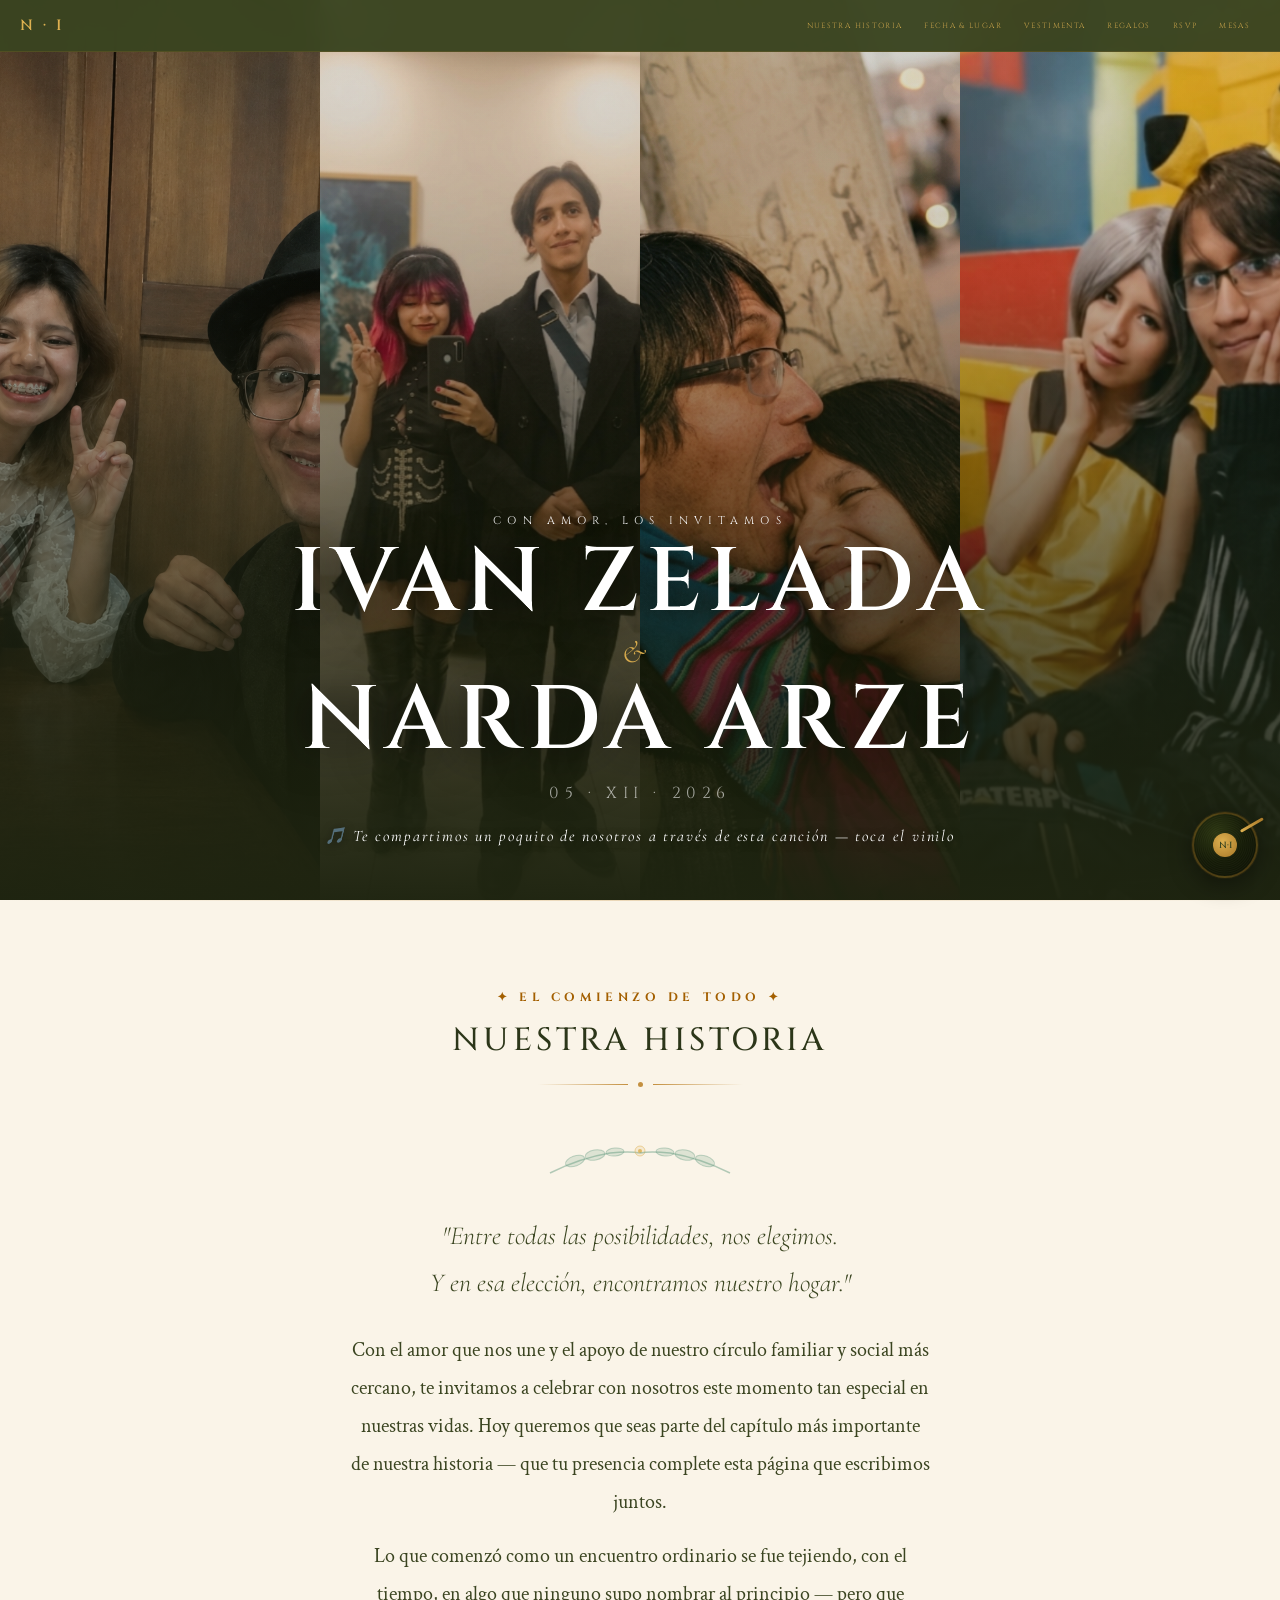
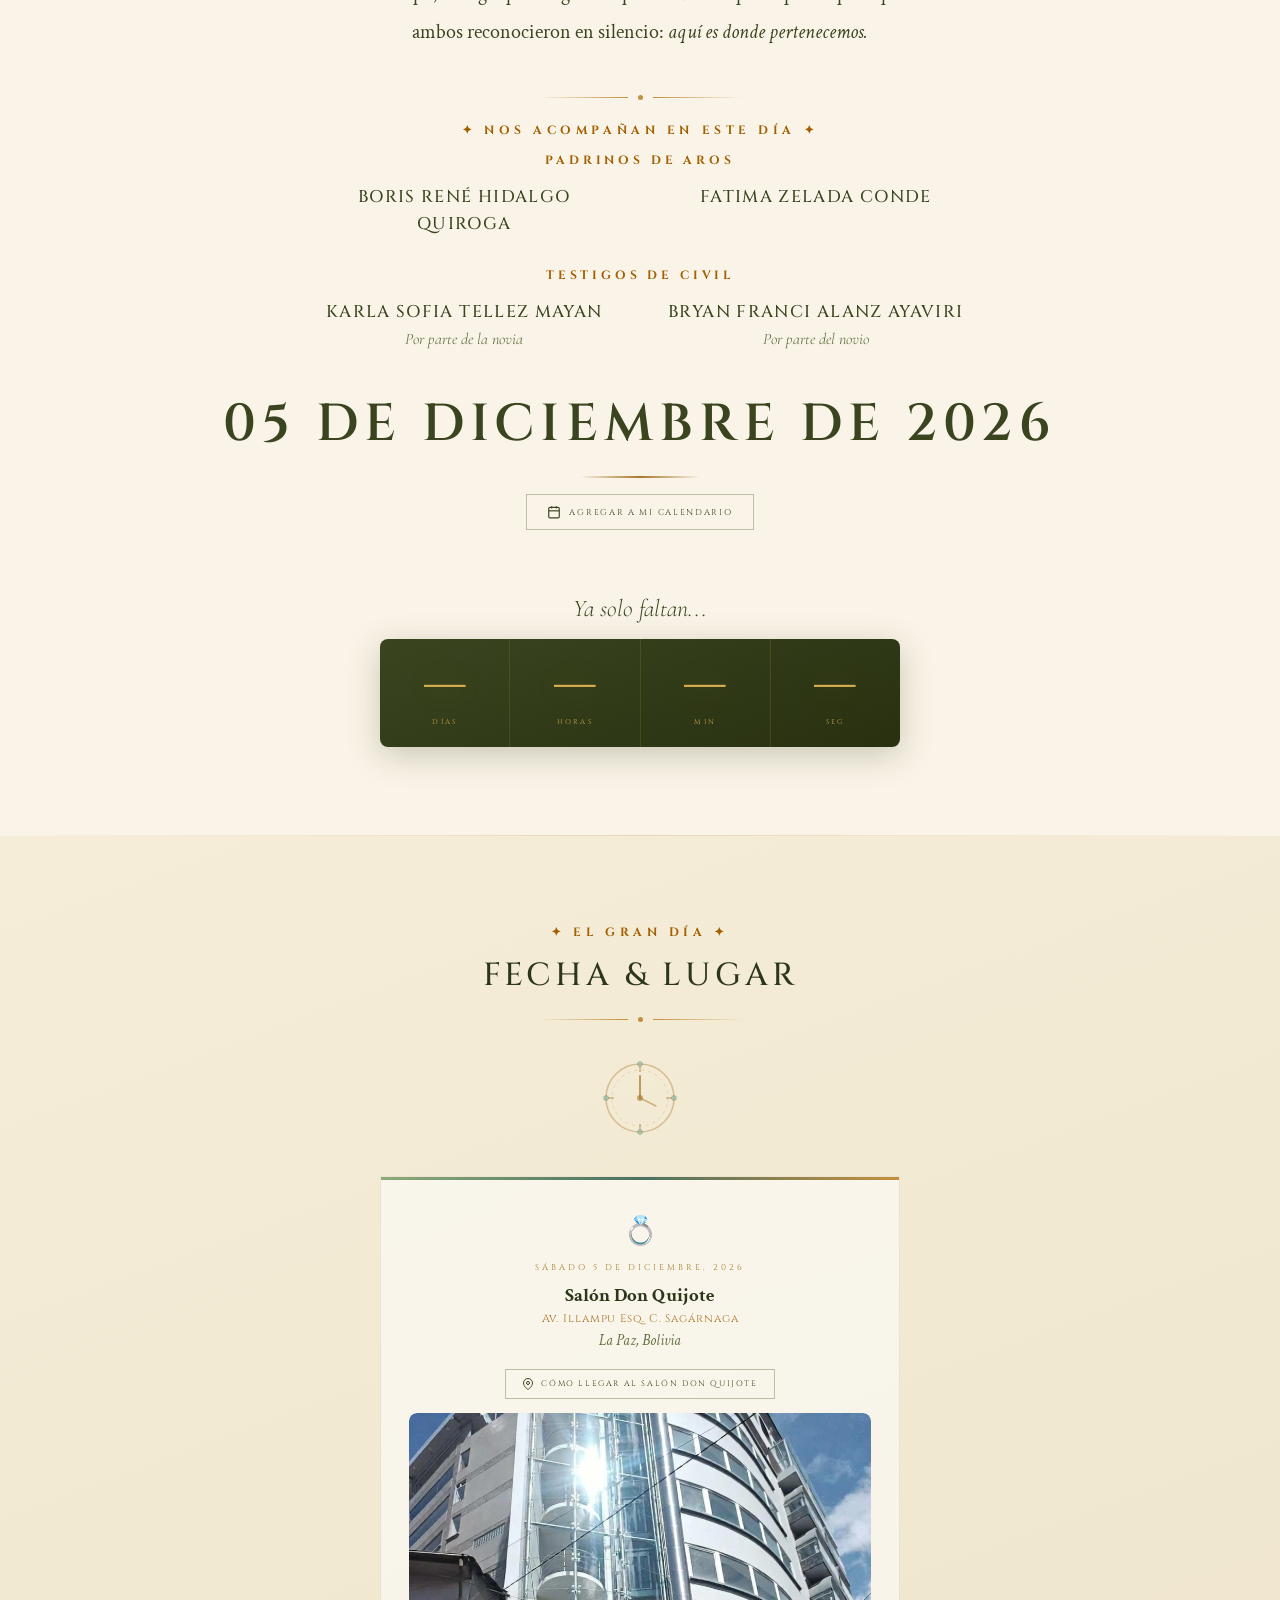
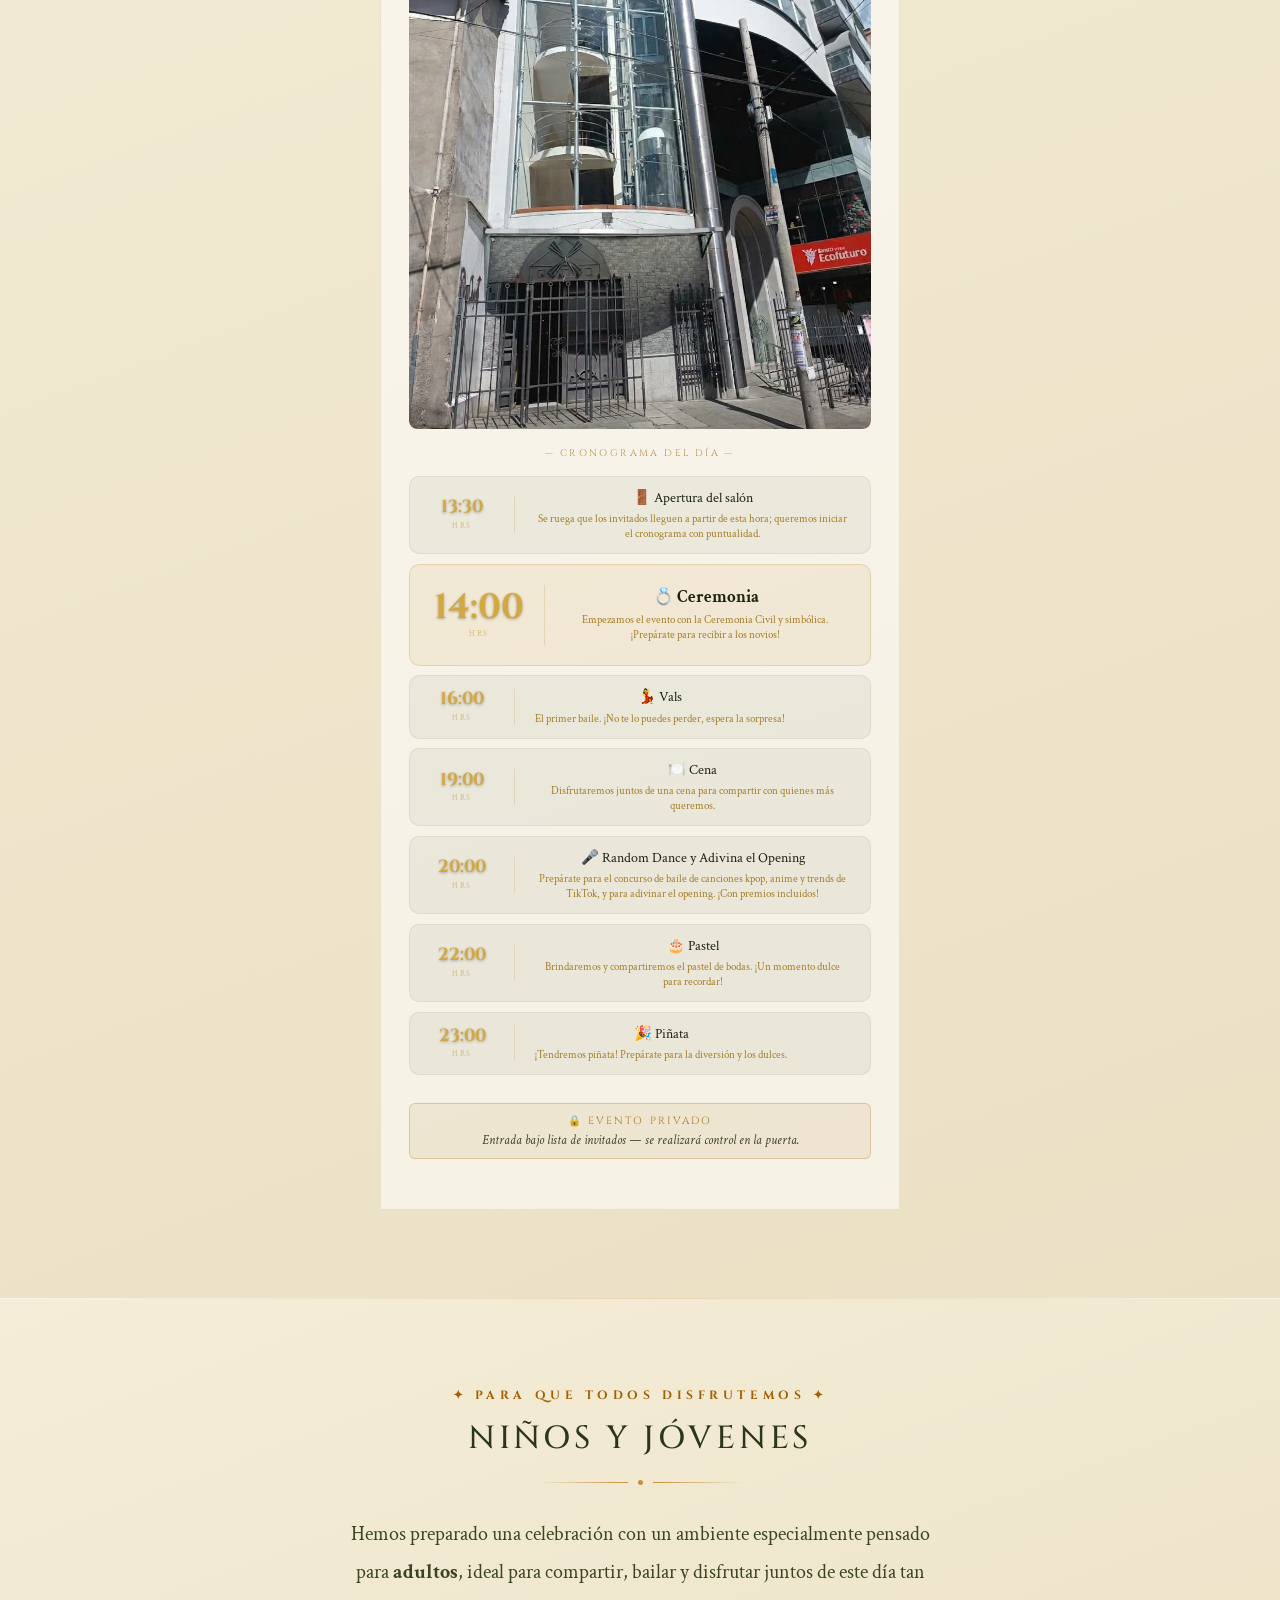
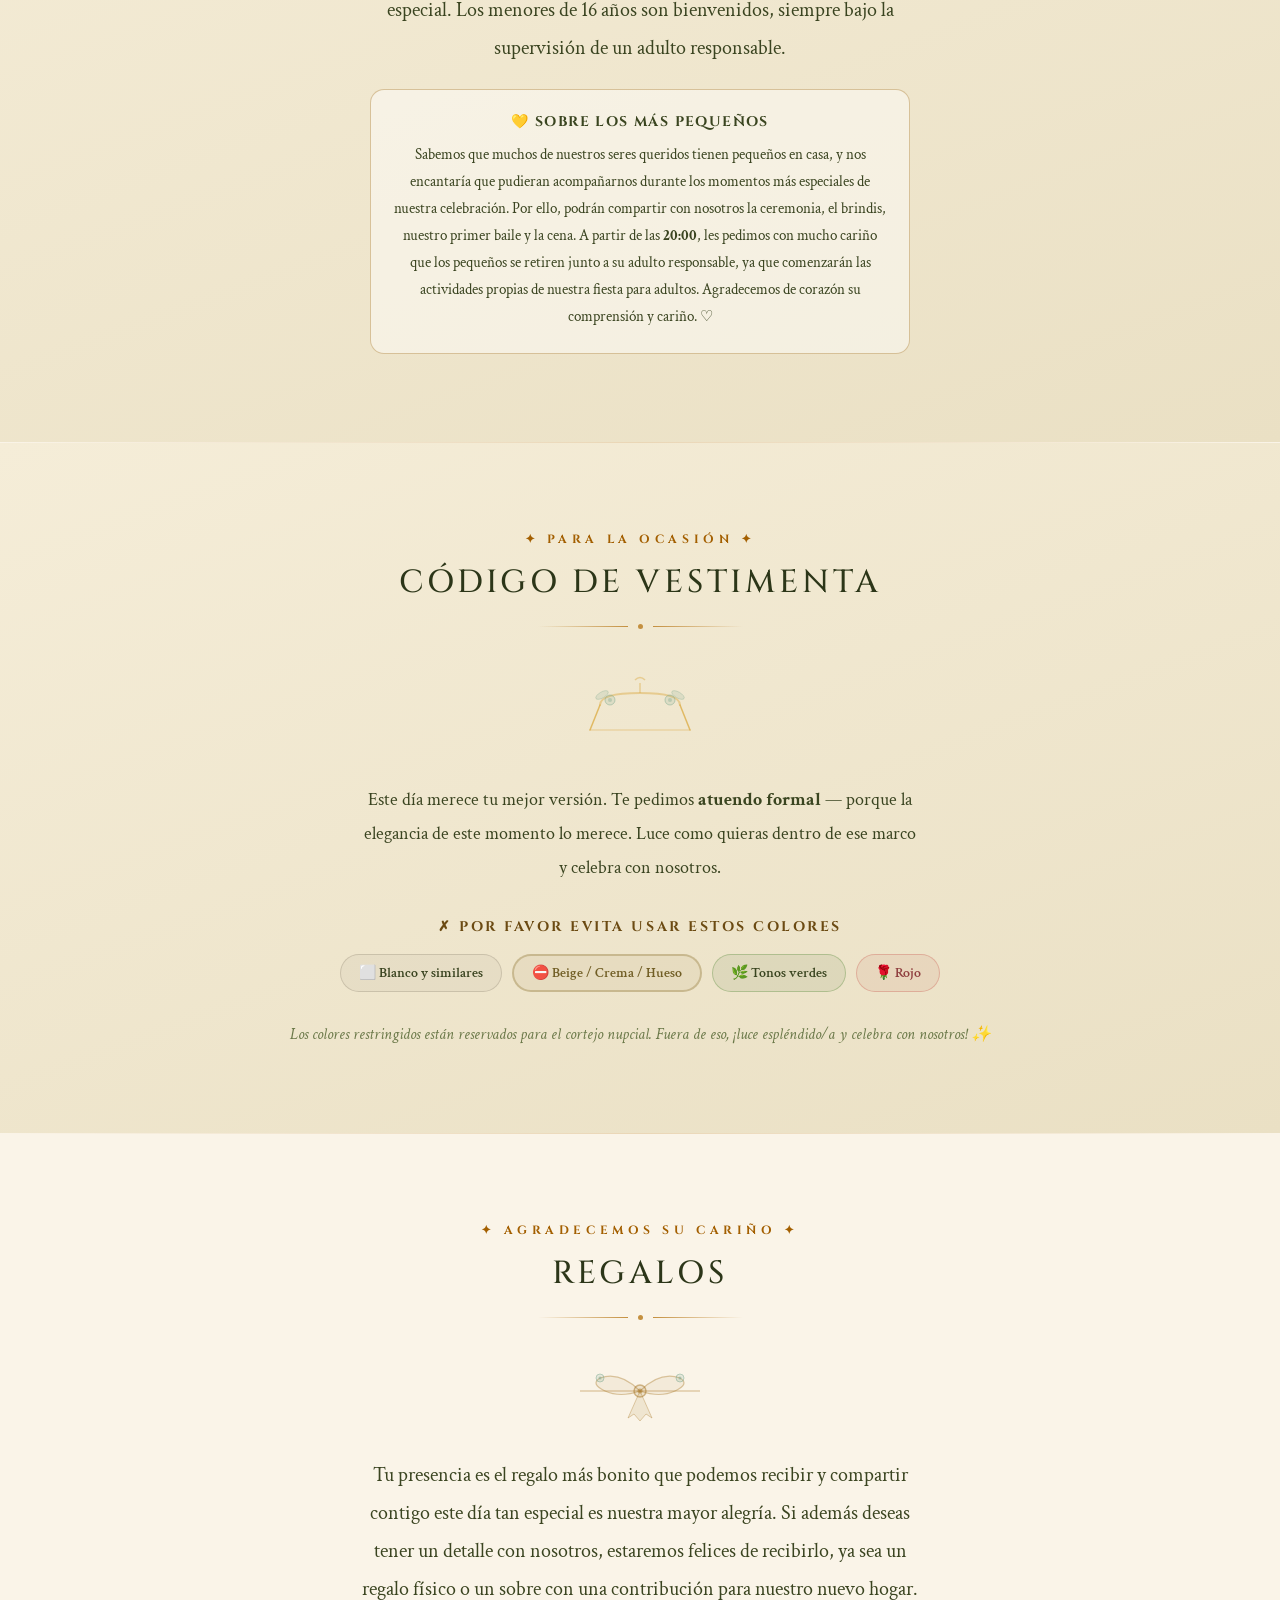
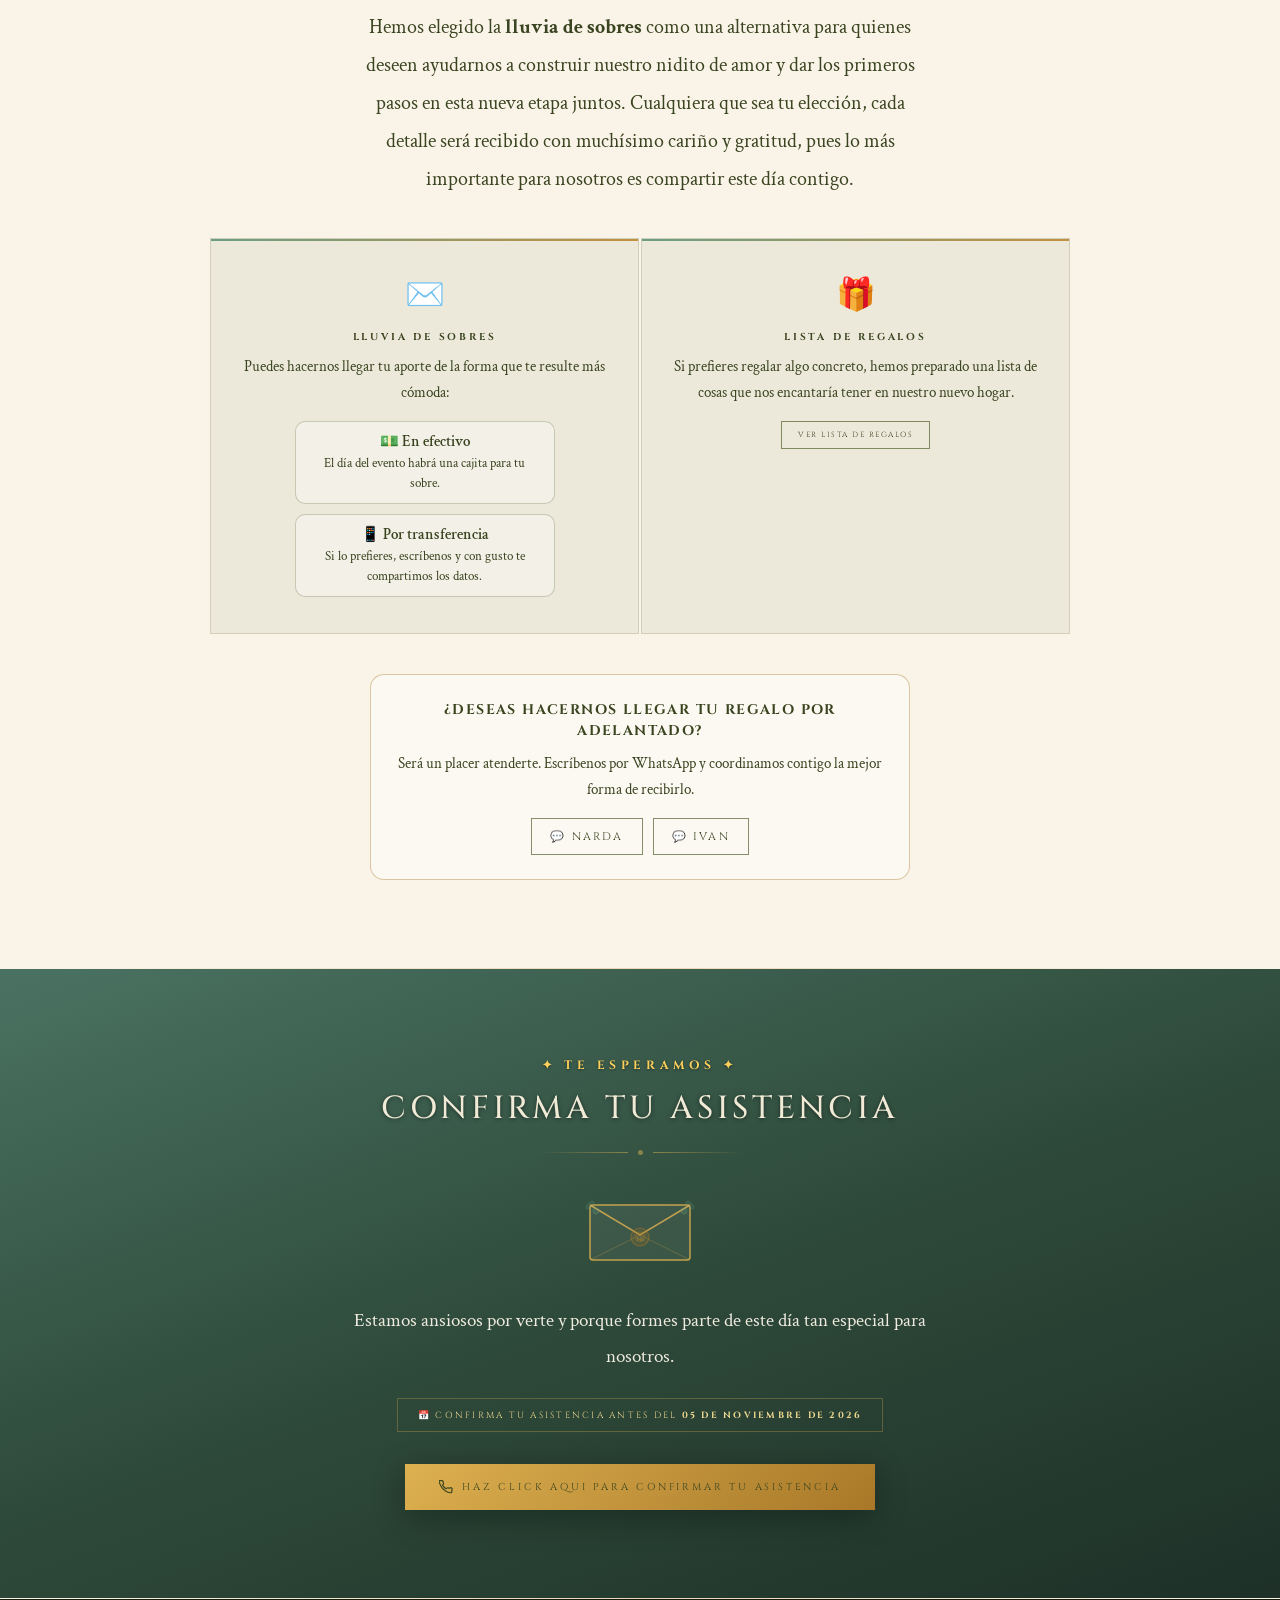
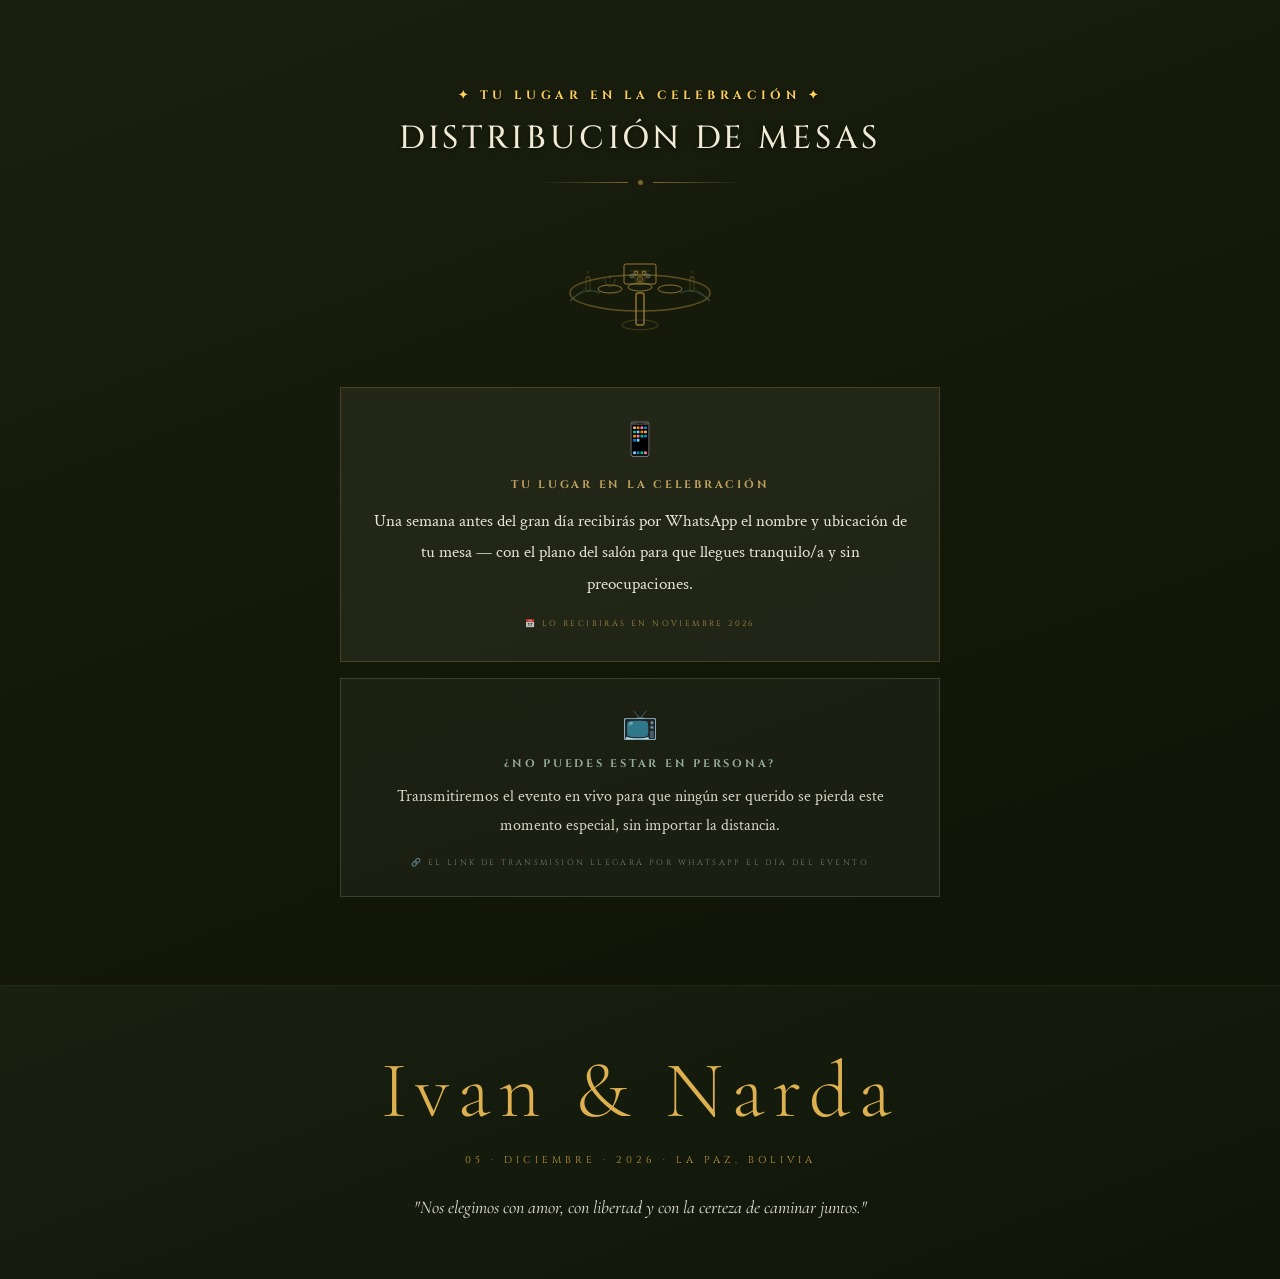
==== index.html @ 320740a6 "Update index.html" ====
<!DOCTYPE html>
<html lang="es">
<head>
<meta charset="UTF-8">
<meta name="robots" content="noindex, nofollow">
<meta name="description" content="Nos casamos · Ivan Zelada y Narda Arze · 05.12.2026. Haz clic para abrir tu invitación.">
<meta property="og:type" content="website">
<meta property="og:locale" content="es_ES">
<meta property="og:title" content="Nos casamos · Ivan & Narda · 05.12.2026">
<meta property="og:description" content="Haz clic para abrir tu invitación.">
<meta property="og:url" content="https://namynnel.github.io/boda-ivan-narda/">
<meta property="og:image" content="https://namynnel.github.io/boda-ivan-narda/portada-invitacion.jpg">
<meta property="og:image:type" content="image/jpeg">
<meta property="og:image:width" content="1200">
<meta property="og:image:height" content="630">
<meta property="og:image:alt" content="Invitación de boda de Ivan Zelada y Narda Arze, 05.12.2026">
<meta name="twitter:card" content="summary_large_image">
<meta name="twitter:image" content="https://namynnel.github.io/boda-ivan-narda/portada-invitacion.jpg">
<meta name="viewport" content="width=device-width, initial-scale=1.0">
<title>Ivan & Narda — 05 · XII · 2026</title>
<link rel="preconnect" href="https://fonts.googleapis.com">
<link href="https://fonts.googleapis.com/css2?family=Cinzel:wght@400;500;600&family=Cormorant+Garamond:ital,wght@0,300;0,400;0,600;1,300;1,400&family=Crimson+Text:ital,wght@0,400;0,600;1,400&family=Great+Vibes&family=Pinyon+Script&display=swap" rel="stylesheet">
<style>
/* ═══════════════════════════════════════
   PALETA: Beige · Oliva · Eucalipto · Dorado
═══════════════════════════════════════ */
:root {
  --cream:      #FAF4E8;
  --cream-mid:  #F0E6CE;
  --cream-deep: #E0D0B0;
  --linen:      #F5EDD8;
  --olive:      #5C6B3A;
  --olive-dk:   #3A4520;
  --olive-lt:   #7A8C50;
  --euca:       #4A7262;
  --euca-lt:    #6A9E84;
  --euca-pale:  #B8D4C4;
  --gold:       #A87828;
  --gold-mid:   #C49040;
  --gold-lt:    #DDB050;
  --gold-pale:  #EED890;
  --ink:        #1E2410;
  --ink-mid:    #3A4420;
  --ink-lt:     #6A7848;
  --sage:       #8AAA78;
}

*,*::before,*::after{margin:0;padding:0;box-sizing:border-box;}
html{scroll-behavior:smooth;}
body{
  background:var(--cream);
  color:var(--ink);
  font-family:'Crimson Text',serif;
  overflow-x:hidden;
}

/* ═══════════════════════════════════════
   NAV
═══════════════════════════════════════ */
#nav{
  position:fixed;top:0;left:0;right:0;z-index:900;
  background:rgba(58,69,32,.97);backdrop-filter:blur(14px);
  border-bottom:1px solid rgba(168,120,40,.2);
  height:52px;display:flex;align-items:center;
  justify-content:space-between;padding:0 20px;
  transform:translateY(-100%);
  transition:transform .5s cubic-bezier(.4,0,.2,1);
}
#nav.show{transform:translateY(0);}
.nav-logo{
  font-family:'Cinzel',serif;font-size:15px;
  color:var(--gold-lt);text-decoration:none;
  letter-spacing:.2em;font-weight:600;
}
.nav-links{display:flex;gap:2px;}
.nav-links a{
  font-family:'Cinzel',serif;font-size:7.5px;
  letter-spacing:.18em;text-transform:uppercase;
  color:rgba(221,176,80,.85);text-decoration:none;
  padding:6px 10px;white-space:nowrap;transition:color .2s;
}
.nav-links a:hover,.nav-links a.on{color:var(--gold-lt);}
.burger{display:none;flex-direction:column;gap:5px;cursor:pointer;}
.burger span{width:20px;height:1.5px;background:rgba(221,176,80,.6);display:block;}
@media(max-width:640px){
  .nav-links{display:none;position:absolute;top:52px;left:0;right:0;
    flex-direction:column;background:rgba(30,36,16,.99);
    border-bottom:1px solid rgba(168,120,40,.12);padding:6px 0;}
  .nav-links.open{display:flex;}
  .nav-links a{padding:11px 20px;font-size:9px;}
  .burger{display:flex;}
}

/* ═══════════════════════════════════════
   VINILO
═══════════════════════════════════════ */
#vinyl{
  position:fixed;bottom:22px;right:22px;z-index:9999;
  cursor:pointer;transition:transform .3s;
}
#vinyl:hover{transform:scale(1.08);}
.v-disc{
  width:66px;height:66px;
  background:radial-gradient(circle at 36% 30%,#2A3410,#141A06,#0C1004);
  border-radius:50%;position:relative;overflow:hidden;
  display:flex;align-items:center;justify-content:center;
  border:2px solid rgba(168,120,40,.4);
  box-shadow:0 6px 24px rgba(0,0,0,.45),0 0 0 1px rgba(168,120,40,.12);
}
.v-grooves{
  position:absolute;inset:0;border-radius:50%;
  background:repeating-radial-gradient(circle,transparent 6px,rgba(255,255,255,.03) 7px,transparent 8px);
}
.v-label{
  width:24px;height:24px;
  background:radial-gradient(circle at 40% 35%,var(--gold-lt),var(--gold));
  border-radius:50%;z-index:2;
  display:flex;align-items:center;justify-content:center;
  font-family:'Cinzel',serif;font-size:9px;color:var(--olive-dk);
  font-weight:600;
}
.v-needle{
  position:absolute;right:-5px;top:5px;
  width:26px;height:2.5px;
  background:linear-gradient(to right,var(--gold-lt),var(--gold));
  transform-origin:right center;transform:rotate(-30deg);
  border-radius:2px;transition:transform .7s ease;
}
.v-needle.on{transform:rotate(-10deg);}
.v-disc.spin{animation:vspin 2.4s linear infinite;}
@keyframes vspin{to{transform:rotate(360deg)}}
.v-tip{
  position:absolute;bottom:calc(100% + 7px);right:0;
  background:rgba(30,36,16,.95);border:1px solid rgba(168,120,40,.3);
  color:var(--gold-pale);font-family:'Cinzel',serif;
  font-size:8px;letter-spacing:.1em;padding:5px 10px;
  white-space:nowrap;opacity:0;transition:opacity .3s;pointer-events:none;
}
#vinyl:hover .v-tip{opacity:1;}

/* ═══════════════════════════════════════
   HERO
═══════════════════════════════════════ */
/* ── HERO BASE ── */
#hero{
  height:100vh;min-height:500px;
  position:relative;overflow:hidden;
  background:var(--olive-dk);
}

/* ── CARRUSEL (móvil — sin cambios) ── */
#hero-carousel-wrap{height:100%;display:flex;flex-direction:column;}
.car-track{display:flex;flex:1;height:100%;transition:transform .95s cubic-bezier(.4,0,.2,1);}
.car-slide{min-width:100%;height:100%;position:relative;flex-shrink:0;overflow:hidden;}
.slide-ph{
  position:absolute;inset:0;
  display:flex;flex-direction:column;
  align-items:center;justify-content:center;gap:14px;
  font-family:'Cinzel',serif;font-size:9px;
  letter-spacing:.3em;text-transform:uppercase;
}
.slide-ph.s1{background:linear-gradient(135deg,#4A5828,#2E3818,#1E2810);}
.slide-ph.s2{background:linear-gradient(135deg,#3A5040,#243428,#182418);}
.slide-ph.s3{background:linear-gradient(135deg,#504A28,#343018,#241E10);}
.slide-ph.s4{background:linear-gradient(135deg,#283A40,#182428,#101818);}
.slide-ph svg{opacity:.15;position:relative;z-index:1;}
.slide-ph p{color:rgba(168,120,40,.4);position:relative;z-index:1;}
.slide-img{position:absolute;inset:0;width:100%;height:100%;object-fit:cover;object-position:center top;z-index:2;}

/* ── GALERÍA 4 COLUMNAS (solo desktop ≥900px) ── */
#hero-gallery{display:none;}
@media(min-width:900px){
  #hero{height:100vh;}
  .hero-names{font-size:clamp(28px,5vw,60px);}
  #hero-carousel-wrap{display:none !important;}
  #hero-gallery{
    display:flex;
    flex-direction:row;
    width:100%;
    height:100%;
    gap:0;
  }
  .hg-item{
    flex:1;
    position:relative;
    overflow:hidden;
    background:var(--olive-dk);
  }
  .hg-item img{
    position:absolute;
    inset:0;
    width:100%;
    height:100%;
    object-fit:cover;
    object-position:center top;
    transition:transform .6s ease;
    display:block;
  }
  .hg-item:hover img{transform:scale(1.04);}
  .hg-item::after{
    content:'';position:absolute;inset:0;pointer-events:none;
    background:linear-gradient(to bottom,rgba(30,36,16,.05),rgba(30,36,16,.45));
  }
  /* Placeholders por si la foto no carga */
  .hg-ph{
    position:absolute;inset:0;
    display:flex;flex-direction:column;
    align-items:center;justify-content:center;gap:8px;
    font-family:'Cinzel',serif;font-size:7px;
    letter-spacing:.2em;text-transform:uppercase;
  }
  .hg-ph.h1{background:linear-gradient(180deg,#4A5828,#2E3818);}
  .hg-ph.h2{background:linear-gradient(180deg,#3A5040,#243428);}
  .hg-ph.h3{background:linear-gradient(180deg,#504A28,#343018);}
  .hg-ph.h4{background:linear-gradient(180deg,#283A40,#182428);}
  .hg-ph p{color:rgba(168,120,40,.4);}
}

.hero-veil{
  position:absolute;inset:0;pointer-events:none;z-index:2;
  background:linear-gradient(to bottom,
    rgba(30,36,16,.3) 0%,rgba(30,36,16,.1) 20%,
    rgba(30,36,16,.1) 40%,rgba(30,36,16,.7) 72%,rgba(30,36,16,.97) 100%);
}
@media(min-width:900px){
  .hero-veil{
    background:linear-gradient(to bottom,
      rgba(30,36,16,.1) 0%,rgba(30,36,16,.05) 30%,
      rgba(30,36,16,.55) 72%,rgba(30,36,16,.97) 100%);
  }
}
.hero-text{
  position:absolute;bottom:54px;left:0;right:0;
  text-align:center;z-index:3;padding:0 20px;
}
.hero-pre{
  font-family:'Cinzel',serif;font-size:11px;
  letter-spacing:.55em;color:#fff;
  text-transform:uppercase;margin-bottom:10px;opacity:1;
  text-shadow:0 2px 12px rgba(0,0,0,.6);
}
.hero-names{
  font-family:'Cinzel',serif;
  font-size:clamp(36px,9vw,90px);
  color:#fff;line-height:1;
  font-weight:600;letter-spacing:.08em;text-transform:uppercase;
  text-shadow:0 4px 40px rgba(0,0,0,.7),0 0 80px rgba(0,0,0,.4);
}
.hero-amp{
  display:block;font-family:'Cormorant Garamond',serif;
  font-size:clamp(18px,3.5vw,32px);color:var(--gold-lt);
  letter-spacing:.35em;margin:8px 0;font-weight:300;font-style:italic;
  text-shadow:0 2px 20px rgba(0,0,0,.5);
}
.hero-date{
  font-family:'Cinzel',serif;
  font-size:clamp(11px,1.8vw,16px);font-weight:400;
  color:rgba(255,255,255,.6);letter-spacing:.35em;
  margin-top:16px;text-transform:uppercase;
  display:block;text-align:center;
}
.hero-hint{
  margin-top:22px;
  display:flex;align-items:center;justify-content:center;gap:8px;
  color:#fff;font-family:'Cormorant Garamond',serif;
  font-size:clamp(13px,2vw,16px);letter-spacing:.12em;
  font-style:italic;
  animation:breathe 3.5s ease-in-out infinite;
  text-shadow:0 2px 10px rgba(0,0,0,.6);
}
@keyframes breathe{0%,100%{opacity:.3}50%{opacity:.85}}

.car-dots{
  position:absolute;bottom:22px;left:50%;transform:translateX(-50%);
  display:flex;gap:7px;z-index:4;
}
.cdot{
  width:5px;height:5px;border-radius:50%;
  background:rgba(255,255,255,.15);border:1px solid rgba(168,120,40,.4);
  cursor:pointer;transition:background .3s;
}
.cdot.on{background:var(--gold-lt);}
.car-arrow{
  position:absolute;top:50%;transform:translateY(-50%);
  z-index:4;width:42px;height:42px;
  background:rgba(30,36,16,.5);border:1px solid rgba(168,120,40,.3);
  backdrop-filter:blur(8px);
  display:flex;align-items:center;justify-content:center;
  cursor:pointer;transition:background .25s,transform .25s;
  color:var(--gold-lt);
}
.car-arrow:hover{background:rgba(168,120,40,.2);transform:translateY(-50%) scale(1.08);}
.car-arrow.prev{left:16px;}
.car-arrow.next{right:16px;}

/* ═══════════════════════════════════════
   SECTIONS
═══════════════════════════════════════ */
.band{padding:88px 24px;position:relative;}
.band-cream{background:var(--cream);}
.band-linen{background:linear-gradient(160deg,#F5EDD8,#EAE0C4);}
.band-olive{background:linear-gradient(160deg,var(--olive),var(--olive-dk),#283010);}
.band-euca{background:linear-gradient(160deg,var(--euca),#2E4A3A,#1E3028);}
.band-sage{background:linear-gradient(160deg,#6A7848,#4A5830,#303A1E);}
.band-dark{background:linear-gradient(160deg,#1A2010,#141808,#0E1406);}

.inner{max-width:860px;margin:0 auto;}
.inner-sm{max-width:580px;margin:0 auto;}
.center{text-align:center;}

/* Section headers */
.rune{color:rgba(201,169,98,.92)!important;
  font-family:'Cinzel',serif;font-size:10px;
  letter-spacing:.5em;text-transform:uppercase;
  margin-bottom:14px;display:block;
  color:var(--gold-mid);
}
.band-olive .rune,.band-euca .rune,.band-sage .rune,.band-dark .rune{color:rgba(201,169,98,.92)!important;
  color:rgba(221,176,80,.95);
}
.sec-h{
  font-family:'Cinzel',serif;
  font-size:clamp(20px,3.5vw,32px);
  font-weight:500;letter-spacing:.12em;
  text-transform:uppercase;
  color:var(--olive-dk);
}
.band-olive .sec-h,.band-euca .sec-h,.band-sage .sec-h,.band-dark .sec-h{
  color:rgba(250,244,232,.95);
}

.hr-row{display:flex;align-items:center;gap:10px;margin:20px 0 36px;justify-content:center;}
.hr-l{flex:1;max-width:90px;height:1px;background:linear-gradient(to right,transparent,var(--gold-mid));}
.hr-l.r{background:linear-gradient(to left,transparent,var(--gold-mid));}
.hr-d{width:5px;height:5px;border-radius:50%;background:var(--gold-mid);flex-shrink:0;}
.band-olive .hr-l,.band-euca .hr-l,.band-sage .hr-l,.band-dark .hr-l{background:linear-gradient(to right,transparent,rgba(221,176,80,.5));}
.band-olive .hr-l.r,.band-euca .hr-l.r,.band-sage .hr-l.r,.band-dark .hr-l.r{background:linear-gradient(to left,transparent,rgba(221,176,80,.5));}
.band-olive .hr-d,.band-euca .hr-d,.band-sage .hr-d,.band-dark .hr-d{background:rgba(221,176,80,.5);}

/* Reveal */
.reveal{opacity:0;transform:translateY(28px);transition:opacity .8s,transform .8s;}
.reveal.visible{opacity:1;transform:none;}
.d1{transition-delay:.1s;}.d2{transition-delay:.22s;}.d3{transition-delay:.34s;}

/* Divider */
.divider{height:1px;background:linear-gradient(to right,transparent,var(--gold-mid),transparent);opacity:.3;}

/* ═══════════════════════════════════════
   HISTORIA
═══════════════════════════════════════ */
.story-names{
  font-family:'Cinzel',serif;
  font-size:clamp(16px,3.5vw,28px);
  font-weight:600;letter-spacing:.18em;
  color:var(--olive-dk);text-transform:uppercase;
  margin-bottom:1.2rem;display:block;
}
.story-quote{
  font-family:'Cormorant Garamond',serif;
  font-size:clamp(18px,3vw,26px);
  font-style:italic;font-weight:300;
  color:var(--olive-dk);line-height:1.8;
  text-align:center;max-width:580px;margin:0 auto 1.5rem;
}
.story-body{
  font-family:'Crimson Text',serif;
  font-size:clamp(17px,2vw,20px);
  line-height:1.9;
  color:var(--ink-mid);
  text-align:center;
  max-width:580px;
  margin:0 auto;
}
.story-attr{
  display:block;margin-top:1.5rem;
  font-family:'Cinzel',serif;font-size:9px;
  letter-spacing:.4em;color:var(--gold);
  text-transform:uppercase;text-align:center;
}
/* Historia date */
.historia-date{
  font-family:'Cinzel',serif;
  font-size:clamp(26px,6vw,52px);
  font-weight:600;
  color:var(--olive-dk);
  letter-spacing:.12em;
  text-transform:uppercase;
  margin:2.5rem 0 1rem;
  display:block;
  text-align:center;
  position:relative;
  padding-bottom:1.2rem;
}
.historia-date::after{
  content:'';
  position:absolute;bottom:0;left:50%;transform:translateX(-50%);
  width:120px;height:2px;
  background:linear-gradient(90deg,transparent,var(--gold),transparent);
}
/* Calendar button */
.cal-btn{
  display:inline-flex;align-items:center;gap:8px;
  font-family:'Cinzel',serif;font-size:8.5px;
  letter-spacing:.2em;text-transform:uppercase;
  color:var(--olive-dk);text-decoration:none;
  border:1px solid rgba(92,107,58,.4);
  padding:10px 20px;transition:all .3s;
  margin-bottom:2rem;cursor:pointer;background:transparent;
}
.cal-btn:hover{background:var(--olive-dk);color:var(--gold-pale);}

/* ═══════════════════════════════════════
   COUNTDOWN
═══════════════════════════════════════ */
.cd-pre{
  font-family:'Cormorant Garamond',serif;
  font-size:clamp(18px,3vw,24px);
  font-style:italic;font-weight:300;
  color:var(--olive-dk);margin-bottom:1rem;display:block;
  text-align:center;
}
.countdown-wrap{
  display:flex;gap:0;justify-content:center;
  margin-top:8px;flex-wrap:nowrap;
  background:linear-gradient(160deg,var(--olive-dk),#283010);
  border-radius:8px;overflow:hidden;
  box-shadow:0 8px 32px rgba(58,69,32,.25);
  width:100%;max-width:520px;margin-left:auto;margin-right:auto;
}
.cd-unit{
  text-align:center;padding:20px 0;
  border-right:1px solid rgba(221,176,80,.15);
  flex:1;position:relative;
}
.cd-unit:last-child{border-right:none;}
.cd-n{
  font-family:'Cinzel',serif;
  font-size:clamp(32px,6vw,52px);
  font-weight:400;color:var(--gold-lt);
  display:block;line-height:1;
  text-shadow:0 0 30px rgba(221,176,80,.3);
}
.cd-l{
  font-family:'Cinzel',serif;font-size:7px;
  letter-spacing:.3em;text-transform:uppercase;
  color:rgba(221,176,80,.9);margin-top:6px;display:block;
}
@media(max-width:480px){
  .cd-n{font-size:clamp(26px,7vw,40px);}
  .cd-unit{padding:16px 0;}
}

/* ═══════════════════════════════════════
   EVENTOS / FECHA
═══════════════════════════════════════ */
.events-grid{
  display:grid;grid-template-columns:1fr 1fr;
  gap:2px;margin-top:8px;
}
@media(max-width:600px){.events-grid{grid-template-columns:1fr;}}

.event-card{
  padding:36px 28px;text-align:center;
  background:rgba(255,255,255,.55);
  border:1px solid rgba(168,120,40,.15);
  position:relative;overflow:hidden;
}
.event-card::before{
  content:'';position:absolute;top:0;left:0;right:0;height:3px;
  background:linear-gradient(90deg,var(--sage),var(--euca),var(--gold-mid));
}
.event-icon{font-size:28px;margin-bottom:12px;display:block;}
.event-type{
  font-family:'Cinzel',serif;font-size:8.5px;
  letter-spacing:.35em;text-transform:uppercase;
  color:var(--gold);margin-bottom:10px;display:block;
}
.event-time{
  font-family:'Cinzel',serif;font-size:clamp(20px,3vw,28px);
  font-weight:500;color:var(--olive-dk);display:block;margin-bottom:6px;
}
.event-name{font-size:17px;font-weight:600;color:var(--ink);margin-bottom:4px;}
.event-place{font-size:15px;color:var(--ink-lt);font-style:italic;line-height:1.5;}
.event-pending{
  display:inline-block;margin-top:10px;
  font-family:'Cinzel',serif;font-size:7.5px;
  letter-spacing:.2em;color:var(--gold);
  border:1px solid rgba(168,120,40,.3);
  padding:4px 10px;text-transform:uppercase;
}

/* Venue photo placeholder */
.venue-photo{
  width:100%;height:180px;
  background:linear-gradient(135deg,var(--euca-pale),var(--cream-deep));
  display:flex;flex-direction:column;align-items:center;justify-content:center;
  gap:8px;margin-top:16px;border:1px dashed rgba(168,120,40,.25);
  cursor:pointer;transition:background .3s;
}
.venue-photo:hover{background:linear-gradient(135deg,var(--euca-pale),var(--cream-mid));}
.venue-photo svg{opacity:.3;}
.venue-photo p{
  font-family:'Cinzel',serif;font-size:8px;
  letter-spacing:.2em;color:var(--ink-lt);
  text-transform:uppercase;opacity:.6;
}
.venue-photo.has-img{padding:0;overflow:hidden;}
.venue-photo.has-img img{width:100%;height:100%;object-fit:cover;}

/* Map */
.map-wrap{
  margin-top:36px;overflow:hidden;
  border:1px solid rgba(92,107,58,.25);
  box-shadow:0 8px 32px rgba(30,36,16,.12);
}
.map-wrap iframe{width:100%;height:360px;border:none;display:block;}
.map-info{
  background:rgba(255,255,255,.8);
  padding:16px 24px;
  display:flex;align-items:center;justify-content:space-between;
  flex-wrap:wrap;gap:12px;
  border-top:1px solid rgba(92,107,58,.15);
}
.map-addr{font-size:15px;color:var(--ink-mid);font-style:italic;}
.map-btn{
  display:inline-flex;align-items:center;gap:7px;
  font-family:'Cinzel',serif;font-size:8px;
  letter-spacing:.2em;text-transform:uppercase;
  color:var(--olive-dk);text-decoration:none;
  border:1px solid rgba(92,107,58,.4);
  padding:8px 16px;transition:all .3s;
}
.map-btn:hover{background:var(--olive-dk);color:var(--gold-pale);}

/* ═══════════════════════════════════════
   DRESSCODE
═══════════════════════════════════════ */
.dress-body-text{
  font-size:18px;line-height:1.9;
  color:rgba(250,244,232,.95);
  max-width:560px;margin:0 auto 2rem;
  text-align:center;
}
.forbidden-wrap{margin-top:2rem;text-align:center;}
.forbidden-title{
  font-family:'Cinzel',serif;font-size:14px;font-weight:700;
  letter-spacing:.18em;text-transform:uppercase;
  color:#6B4A12;margin-bottom:18px;display:block;
}
.forbidden-chips{display:flex;gap:10px;justify-content:center;flex-wrap:wrap;}
.chip{
  display:inline-flex;align-items:center;gap:6px;
  padding:8px 18px;border-radius:20px;font-size:14px;font-weight:600;
}
.chip-w{background:rgba(240,235,220,.1);border:1px solid rgba(200,195,180,.3);color:rgba(250,244,232,.92);}
.chip-g{background:rgba(90,140,80,.15);border:1px solid rgba(120,170,80,.35);color:#A8D890;}
.chip-r{background:rgba(180,70,60,.12);border:1px solid rgba(200,80,70,.3);color:#E89090;}
.dress-note{
  margin-top:2rem;font-size:16px;font-style:italic;
  color:rgba(250,244,232,.85);text-align:center;
}

/* ═══════════════════════════════════════
   REGALOS
═══════════════════════════════════════ */
.gift-grid{
  display:grid;grid-template-columns:repeat(3,1fr);
  gap:2px;margin-top:8px;
}
@media(max-width:640px){.gift-grid{grid-template-columns:1fr;}}

.gcard{
  padding:36px 24px;text-align:center;
  background:rgba(30,36,16,.5);
  position:relative;overflow:hidden;
}
.gcard::before{
  content:'';position:absolute;top:0;left:0;right:0;height:2px;
  background:linear-gradient(90deg,var(--euca-lt),var(--gold-mid));
}
.gi{font-size:32px;margin-bottom:14px;display:block;}
.gn{
  font-family:'Cinzel',serif;font-size:10px;
  letter-spacing:.28em;text-transform:uppercase;
  color:var(--gold-lt);margin-bottom:10px;
}
.gd{font-size:15px;color:rgba(250,244,232,.9);line-height:1.7;margin-bottom:16px;}
.gl{
  display:inline-block;font-family:'Cinzel',serif;
  font-size:7.5px;letter-spacing:.2em;text-transform:uppercase;
  color:var(--gold-lt);text-decoration:none;
  border:1px solid rgba(221,176,80,.35);padding:8px 16px;
  transition:all .3s;cursor:pointer;background:transparent;
}
.gl:hover{background:rgba(221,176,80,.1);}
.gl.off{opacity:.35;pointer-events:none;}

.gift-note{
  font-size:17px;font-style:italic;
  color:rgba(250,244,232,.88);line-height:1.85;
  text-align:center;margin-top:44px;
  max-width:560px;margin-left:auto;margin-right:auto;
}

/* QR Modal */
#qr-modal{
  display:none;position:fixed;top:0;left:0;width:100%;height:100%;
  background:rgba(0,0,0,.75);z-index:9999;
  justify-content:center;align-items:center;padding:20px;
  backdrop-filter:blur(6px);
}
.qr-box{
  background:var(--cream);
  border:1px solid rgba(168,120,40,.3);
  max-width:440px;width:100%;padding:40px;
  position:relative;text-align:center;
  box-shadow:0 20px 60px rgba(0,0,0,.4);
}
.qr-close{
  position:absolute;top:14px;right:14px;
  width:30px;height:30px;
  border:1px solid rgba(92,107,58,.3);background:transparent;
  border-radius:50%;cursor:pointer;font-size:16px;
  color:var(--olive-dk);display:flex;align-items:center;justify-content:center;
  transition:all .2s;
}
.qr-close:hover{background:var(--olive-dk);color:var(--gold-pale);}
.qr-label{
  font-family:'Cinzel',serif;font-size:9px;
  letter-spacing:.35em;text-transform:uppercase;
  color:var(--gold);margin-bottom:8px;display:block;
}
.qr-title{
  font-family:'Cinzel',serif;font-size:18px;
  color:var(--olive-dk);margin-bottom:20px;letter-spacing:.1em;
}
.qr-info{font-size:15px;color:var(--ink-lt);margin-bottom:6px;}
.qr-img-wrap{
  width:180px;height:180px;margin:20px auto;
  border:1px dashed rgba(92,107,58,.3);
  display:flex;align-items:center;justify-content:center;
  background:rgba(92,107,58,.04);
}
/* Replace this div with <img src="tu-qr.jpg"> when ready */
.qr-ph{
  font-family:'Cinzel',serif;font-size:8px;
  letter-spacing:.12em;color:rgba(92,107,58,.75);
  text-align:center;padding:16px;line-height:1.8;
}

/* ═══════════════════════════════════════
   RSVP
═══════════════════════════════════════ */
.rsvp-body{
  font-size:19px;line-height:1.85;
  color:rgba(250,244,232,.95);margin-bottom:24px;
}
.deadline{
  display:inline-block;
  font-family:'Cinzel',serif;font-size:9px;
  letter-spacing:.25em;text-transform:uppercase;
  color:var(--gold-pale);border:1px solid rgba(221,176,80,.3);
  padding:10px 20px;margin-bottom:32px;
}
.rsvp-cta{
  display:inline-flex;align-items:center;gap:9px;
  font-family:'Cinzel',serif;font-size:10px;
  letter-spacing:.28em;text-transform:uppercase;
  color:var(--olive-dk);text-decoration:none;
  background:linear-gradient(135deg,var(--gold-lt),var(--gold));
  padding:16px 34px;
  box-shadow:0 8px 32px rgba(0,0,0,.3);
  transition:all .4s;
}
.rsvp-cta:hover{box-shadow:0 12px 40px rgba(0,0,0,.4);transform:translateY(-2px);}

/* ═══════════════════════════════════════
   MESAS
═══════════════════════════════════════ */
.mesas-grid{display:grid;grid-template-columns:1fr 1fr;gap:24px;margin-top:8px;}
@media(max-width:600px){.mesas-grid{grid-template-columns:1fr;}}
.mesas-card{
  background:rgba(255,255,255,.06);
  border:1px solid rgba(168,120,40,.18);
  padding:32px 24px;text-align:center;
}
.mesas-icon{font-size:28px;margin-bottom:12px;display:block;}
.mesas-h{
  font-family:'Cinzel',serif;font-size:11px;
  letter-spacing:.2em;text-transform:uppercase;
  color:var(--gold-lt);margin-bottom:12px;
}
.mesas-b{font-size:15px;color:rgba(250,244,232,.9);line-height:1.75;margin-bottom:16px;}
.mesas-pill{
  display:inline-block;font-size:13px;
  color:rgba(221,176,80,.92);border:1px solid rgba(221,176,80,.5);
  padding:5px 12px;margin-bottom:16px;
}
.mesas-btn{
  display:inline-flex;align-items:center;gap:7px;
  font-family:'Cinzel',serif;font-size:8px;
  letter-spacing:.2em;text-transform:uppercase;
  color:var(--gold-lt);text-decoration:none;
  border:1px solid rgba(221,176,80,.3);padding:9px 18px;
  transition:all .3s;
}
.mesas-btn:hover{background:rgba(221,176,80,.1);}
.mesas-btn.off{opacity:.3;pointer-events:none;}
.mesas-wa{
  display:inline-flex;align-items:center;gap:7px;
  font-size:13px;color:rgba(250,244,232,.95);
  text-decoration:none;transition:color .3s;margin-top:8px;
}
.mesas-wa:hover{color:rgba(250,244,232,.92);}

/* ═══════════════════════════════════════
   FOOTER
═══════════════════════════════════════ */
footer{
  background:linear-gradient(160deg,#1A2010,#0E1408);
  padding:56px 24px;text-align:center;
  border-top:1px solid rgba(168,120,40,.15);
}
.footer-n{
  font-family:'Cormorant Garamond',serif;
  font-size:clamp(48px,9vw,80px);
  font-weight:300;
  color:var(--gold-lt);margin-bottom:14px;
  letter-spacing:.1em;
}
.footer-d{
  font-family:'Cinzel',serif;font-size:10px;
  letter-spacing:.4em;text-transform:uppercase;
  color:rgba(221,176,80,.85);
}
.footer-quote{
  font-family:'Cormorant Garamond',serif;
  font-size:18px;font-style:italic;
  color:rgba(250,244,232,.92);margin-top:24px;
  max-width:480px;margin-left:auto;margin-right:auto;line-height:1.8;
}


/* ── CONTRASTE ELEGANTE — solo fondos oscuros ── */
/* Secciones con fondo OSCURO: textos claros y dorados brillantes */
.band-dark .sec-pre,
.band-olive .sec-pre,
.band-euca .sec-pre,
.band-sage .sec-pre { 
  color:#D4A840 !important; 
  text-shadow: 0 1px 3px rgba(0,0,0,.5);
  font-weight:600 !important;
  opacity:1 !important;
}
.band-dark .sec-h,
.band-olive .sec-h,
.band-euca .sec-h,
.band-sage .sec-h { 
  color:#F0EAD6 !important;
  text-shadow: 0 1px 4px rgba(0,0,0,.5);
}
.band-dark .gd { color:rgba(240,234,214,.92) !important; }

/* Secciones con fondo CLARO: textos oscuros y elegantes */
.band-linen .sec-pre,
.band-cream .sec-pre,
.band-light .sec-pre { 
  color:rgba(160,120,30,.95) !important; 
  text-shadow:none !important;
}
.band-linen .sec-h,
.band-cream .sec-h,
.band-light .sec-h {
  color:rgba(40,50,20,.98) !important;
  text-shadow:none !important;
}
/* event-card en fondos claros */
.band-linen .event-name { color:rgba(40,50,20,.98) !important; }
.band-linen .event-place { color:rgba(74,88,40,.85) !important; }
.band-linen .event-type { color:rgba(160,120,30,.95) !important; }


/* ── Subtítulos de sección: más vivos y legibles ── */
.rune, .rune strong{font-size:12px !important;font-weight:700 !important;letter-spacing:.38em;}
.rune strong{color:inherit !important;}
.band-cream .rune,.band-linen .rune,.band-light .rune{color:#A35F00 !important;text-shadow:none;}
.band-olive .rune,.band-euca .rune,.band-sage .rune,.band-dark .rune{color:#FFD05A !important;text-shadow:0 1px 3px rgba(0,0,0,.45);}

/* ── PADRINOS Y TESTIGOS ── */
.pad-wrap{margin:2.8rem auto 0;max-width:700px;}
.pad-group{margin-bottom:1.9rem;}
.pad-title{display:block;font-family:'Cinzel',serif;font-size:12px;font-weight:700;letter-spacing:.32em;text-transform:uppercase;color:#A35F00;margin-bottom:1rem;}
.pad-people{display:flex;flex-wrap:wrap;justify-content:center;gap:1.1rem 2.6rem;}
.pad-person{flex:1 1 220px;max-width:310px;}
.pad-name{font-family:'Cinzel',serif;font-size:clamp(14px,2.4vw,17px);font-weight:500;letter-spacing:.08em;line-height:1.55;text-transform:uppercase;color:var(--olive-dk);}
.pad-detail{font-family:'Cormorant Garamond',serif;font-style:italic;font-size:16px;color:var(--ink-lt);margin-top:3px;}
</style>
</head>
<body>

<!-- NAV -->
<nav id="nav">
  <a href="#hero" class="nav-logo">N · I</a>
  <div class="nav-links" id="nav-links">
    <a href="#historia">Nuestra Historia</a>
    <a href="#fecha">Fecha & Lugar</a>
    <a href="#dresscode">Vestimenta</a>
    <a href="#regalos">Regalos</a>
    <a href="#rsvp">RSVP</a>
    <a href="#mesas">Mesas</a>
  </div>
  <div class="burger" onclick="toggleMenu()">
    <span></span><span></span><span></span>
  </div>
</nav>

<!-- VINILO -->
<div id="vinyl" onclick="toggleAudio()">
  <div style="position:relative;">
    <div class="v-disc" id="v-disc">
      <div class="v-grooves"></div>
      <div class="v-label">N·I</div>
    </div>
    <div class="v-needle" id="v-needle"></div>
    <div class="v-tip" id="v-tip">Reproducir música</div>
  </div>
</div>
<audio id="audio-fondo" loop preload="auto">
  <source src="shissou.mpeg" type="audio/mpeg">
</audio>

<!-- HERO -->
<section id="hero">

  <!-- CARRUSEL (solo móvil) -->
  <div id="hero-carousel-wrap">
    <div class="car-track" id="car-track">
      <div class="car-slide">
        <div class="slide-ph s1">
          <svg width="48" height="48" viewBox="0 0 24 24" fill="none" stroke="currentColor" stroke-width="1"><path d="M20.84 4.61a5.5 5.5 0 00-7.78 0L12 5.67l-1.06-1.06a5.5 5.5 0 00-7.78 7.78l1.06 1.06L12 21.23l7.78-7.78 1.06-1.06a5.5 5.5 0 000-7.78z"/></svg>
          <p>Foto 1</p>
        </div>
        <img class="slide-img" src="invitacion-1.png" alt="Ivan &amp; Narda" onerror="this.style.display='none'">
      </div>
      <div class="car-slide">
        <div class="slide-ph s2"></div>
        <img class="slide-img" src="invitacion-2.png" alt="Ivan & Narda"
             onerror="this.style.display='none'">
      </div>
      <div class="car-slide">
        <div class="slide-ph s3"></div>
        <img class="slide-img" src="invitacion-3.jpg" alt="Ivan & Narda"
             onerror="this.style.display='none'">
      </div>
      <div class="car-slide">
        <div class="slide-ph s4"></div>
        <img class="slide-img" src="invitacion-4.png" alt="Ivan & Narda"
             onerror="this.style.display='none'">
      </div>
    </div>
    <button class="car-arrow prev" onclick="prevSlide()">
      <svg width="16" height="16" viewBox="0 0 24 24" fill="none" stroke="currentColor" stroke-width="2"><polyline points="15 18 9 12 15 6"/></svg>
    </button>
    <button class="car-arrow next" onclick="nextSlide()">
      <svg width="16" height="16" viewBox="0 0 24 24" fill="none" stroke="currentColor" stroke-width="2"><polyline points="9 18 15 12 9 6"/></svg>
    </button>
    <div class="car-dots">
      <div class="cdot on" onclick="goSlide(0)"></div>
      <div class="cdot" onclick="goSlide(1)"></div>
      <div class="cdot" onclick="goSlide(2)"></div>
      <div class="cdot" onclick="goSlide(3)"></div>
    </div>
  </div>

  <!-- GALERÍA 4 COLUMNAS (solo desktop ≥900px) -->
  <div id="hero-gallery">
    <div class="hg-item">
      <div class="hg-ph h1"></div>
      <img src="invitacion-1.png" alt="Ivan &amp; Narda"
           onload="this.previousElementSibling.style.display='none'"
           onerror="this.style.display='none'">
    </div>
    <div class="hg-item">
      <div class="hg-ph h2"></div>
      <img src="invitacion-2.png" alt="Ivan & Narda"
           onload="this.previousElementSibling.style.display='none'"
           onerror="this.style.display='none'">
    </div>
    <div class="hg-item">
      <div class="hg-ph h3"></div>
      <img src="invitacion-3.jpg" alt="Ivan & Narda"
           onload="this.previousElementSibling.style.display='none'"
           onerror="this.style.display='none'">
    </div>
    <div class="hg-item">
      <div class="hg-ph h4"></div>
      <img src="invitacion-4.png" alt="Ivan & Narda"
           onload="this.previousElementSibling.style.display='none'"
           onerror="this.style.display='none'">
    </div>
  </div>

  <div class="hero-veil"></div>

  <div class="hero-text">
    <p class="hero-pre">Con amor, los invitamos</p>
    <div class="hero-names">
      Ivan Zelada
      <span class="hero-amp">&amp;</span>
      Narda Arze
    </div>
    <div class="hero-date">05 · XII · 2026</div>
    <div class="hero-hint">
      🎵 Te compartimos un poquito de nosotros a través de esta canción — toca el vinilo
    </div>
  </div>
</section>

<div class="divider"></div>

<!-- HISTORIA -->
<section id="historia" class="band band-cream">
  <div class="inner center">
    <p class="rune reveal">✦ El comienzo de todo ✦</p>
    <h2 class="sec-h reveal">Nuestra Historia</h2>
    <div class="hr-row reveal"><div class="hr-l"></div><div class="hr-d"></div><div class="hr-l r"></div></div>

    <!-- Ramas de olivo decorativas -->
    <div class="reveal" style="margin:0 auto 1.5rem;">
      <svg width="200" height="60" viewBox="0 0 200 60" fill="none">
        <!-- Rama izquierda -->
        <path d="M10 50 Q40 35 70 30 Q90 28 100 30" stroke="rgba(106,158,132,.5)" stroke-width="1.5" fill="none"/>
        <ellipse cx="35" cy="38" rx="10" ry="5" fill="rgba(106,158,132,.2)" stroke="rgba(106,158,132,.4)" stroke-width="1" transform="rotate(-20 35 38)"/>
        <ellipse cx="55" cy="32" rx="10" ry="5" fill="rgba(106,158,132,.2)" stroke="rgba(106,158,132,.4)" stroke-width="1" transform="rotate(-10 55 32)"/>
        <ellipse cx="75" cy="29" rx="9" ry="4" fill="rgba(106,158,132,.2)" stroke="rgba(106,158,132,.4)" stroke-width="1" transform="rotate(-5 75 29)"/>
        <!-- Centro flor -->
        <circle cx="100" cy="28" r="5" fill="rgba(221,176,80,.15)" stroke="rgba(221,176,80,.5)" stroke-width="1"/>
        <circle cx="100" cy="28" r="2" fill="rgba(221,176,80,.85)"/>
        <!-- Rama derecha (espejo) -->
        <path d="M190 50 Q160 35 130 30 Q110 28 100 30" stroke="rgba(106,158,132,.5)" stroke-width="1.5" fill="none"/>
        <ellipse cx="165" cy="38" rx="10" ry="5" fill="rgba(106,158,132,.2)" stroke="rgba(106,158,132,.4)" stroke-width="1" transform="rotate(20 165 38)"/>
        <ellipse cx="145" cy="32" rx="10" ry="5" fill="rgba(106,158,132,.2)" stroke="rgba(106,158,132,.4)" stroke-width="1" transform="rotate(10 145 32)"/>
        <ellipse cx="125" cy="29" rx="9" ry="4" fill="rgba(106,158,132,.2)" stroke="rgba(106,158,132,.4)" stroke-width="1" transform="rotate(5 125 29)"/>
      </svg>
    </div>
    <p class="story-quote reveal">
      "Entre todas las posibilidades, nos elegimos.<br>Y en esa elección, encontramos nuestro hogar."
    </p>
    <p class="story-body reveal d1">
      Con el amor que nos une y el apoyo de nuestro círculo familiar y social más cercano,
      te invitamos a celebrar con nosotros este momento tan especial en nuestras vidas.
      Hoy queremos que seas parte del capítulo más importante de nuestra historia —
      que tu presencia complete esta página que escribimos juntos.
    </p>
    <p class="story-body reveal d2" style="margin-top:1rem;">
      Lo que comenzó como un encuentro ordinario se fue tejiendo, con el tiempo,
      en algo que ninguno supo nombrar al principio —
      pero que ambos reconocieron en silencio: <em>aquí es donde pertenecemos.</em>
    </p>

    <!-- Padrinos y testigos (editable desde el dashboard → Ajustes) -->
    <div id="padrinos-section" class="pad-wrap reveal d2" style="display:none;">
      <div class="hr-row" style="margin:0 0 22px;"><div class="hr-l"></div><div class="hr-d"></div><div class="hr-l r"></div></div>
      <p class="rune">✦ Nos acompañan en este día ✦</p>
      <div id="padrinos-list"></div>
    </div>

    <span class="historia-date reveal d3">05 de Diciembre de 2026</span>

    <div class="reveal d3" style="text-align:center;margin-bottom:2rem;">
      <button class="cal-btn" onclick="addToCalendar()">
        <svg width="14" height="14" viewBox="0 0 24 24" fill="none" stroke="currentColor" stroke-width="2"><rect x="3" y="4" width="18" height="18" rx="2"/><line x1="16" y1="2" x2="16" y2="6"/><line x1="8" y1="2" x2="8" y2="6"/><line x1="3" y1="10" x2="21" y2="10"/></svg>
        Agregar a mi calendario
      </button>
    </div>

    <span class="cd-pre reveal d3">Ya solo faltan...</span>
    <div class="countdown-wrap reveal d3">
      <div class="cd-unit"><span class="cd-n" id="cd-d">—</span><span class="cd-l">Días</span></div>
      <div class="cd-unit"><span class="cd-n" id="cd-h">—</span><span class="cd-l">Horas</span></div>
      <div class="cd-unit"><span class="cd-n" id="cd-m">—</span><span class="cd-l">Min</span></div>
      <div class="cd-unit"><span class="cd-n" id="cd-s">—</span><span class="cd-l">Seg</span></div>
    </div>
  </div>
</section>

<div class="divider"></div>

<!-- FECHA & LUGAR -->
<section id="fecha" class="band band-linen">
  <div class="inner center">
    <p class="rune reveal">✦ <strong style="color:rgba(201,169,98,.95);">El gran día</strong> ✦</p>
    <h2 class="sec-h reveal">Fecha &amp; Lugar</h2>
    <div class="hr-row reveal"><div class="hr-l"></div><div class="hr-d"></div><div class="hr-l r"></div></div>

    <!-- Reloj ornamental -->
    <div class="reveal" style="margin:0 auto 2rem;">
      <svg width="80" height="80" viewBox="0 0 80 80" fill="none">
        <circle cx="40" cy="40" r="34" stroke="rgba(168,120,40,.4)" stroke-width="1.5"/>
        <circle cx="40" cy="40" r="28" stroke="rgba(168,120,40,.2)" stroke-width="1" stroke-dasharray="3,4"/>
        <circle cx="40" cy="40" r="3" fill="rgba(168,120,40,.6)"/>
        <!-- Manecillas -->
        <line x1="40" y1="40" x2="40" y2="18" stroke="rgba(168,120,40,.7)" stroke-width="2" stroke-linecap="round"/>
        <line x1="40" y1="40" x2="56" y2="48" stroke="rgba(168,120,40,.5)" stroke-width="1.5" stroke-linecap="round"/>
        <!-- Marcas horas -->
        <line x1="40" y1="8" x2="40" y2="14" stroke="rgba(168,120,40,.5)" stroke-width="1.5"/>
        <line x1="40" y1="66" x2="40" y2="72" stroke="rgba(168,120,40,.5)" stroke-width="1.5"/>
        <line x1="8" y1="40" x2="14" y2="40" stroke="rgba(168,120,40,.5)" stroke-width="1.5"/>
        <line x1="66" y1="40" x2="72" y2="40" stroke="rgba(168,120,40,.5)" stroke-width="1.5"/>
        <!-- Florecitas en esquinas -->
        <circle cx="40" cy="6" r="2.5" fill="rgba(106,158,132,.4)" stroke="rgba(106,158,132,.5)" stroke-width=".8"/>
        <circle cx="74" cy="40" r="2.5" fill="rgba(106,158,132,.4)" stroke="rgba(106,158,132,.5)" stroke-width=".8"/>
        <circle cx="40" cy="74" r="2.5" fill="rgba(106,158,132,.4)" stroke="rgba(106,158,132,.5)" stroke-width=".8"/>
        <circle cx="6" cy="40" r="2.5" fill="rgba(106,158,132,.4)" stroke="rgba(106,158,132,.5)" stroke-width=".8"/>
      </svg>
    </div>

    <!-- Tarjeta única: mismo lugar para todo -->
    <div style="max-width:520px;margin:0 auto;">
      <div class="event-card reveal d1" style="text-align:center;">
        <span class="event-icon">💍</span>
        <span class="event-type">Sábado 5 de Diciembre, 2026</span>
        <!-- Nombre y dirección del salón -->
        <p class="event-name" style="font-size:1.2rem;margin:.5rem 0 .2rem;font-weight:700;">Salón Don Quijote</p>
        <p style="font-family:'Cinzel',serif;font-size:.7rem;letter-spacing:.08em;color:var(--gold);margin-bottom:.25rem;">Av. Illampu Esq. C. Sagárnaga</p>
        <p class="event-place" style="margin-bottom:1rem;">La Paz, Bolivia</p>

        <!-- Botón de cómo llegar — ANTES de la foto -->
        <a href="https://maps.app.goo.gl/mRa91ZVfCGrWVAKZ8" target="_blank" class="map-btn" style="display:inline-flex;margin-bottom:14px;">
          <svg width="12" height="12" viewBox="0 0 24 24" fill="none" stroke="currentColor" stroke-width="2"><path d="M21 10c0 7-9 13-9 13s-9-6-9-13a9 9 0 0118 0z"/><circle cx="12" cy="10" r="3"/></svg>
          Cómo llegar al Salón Don Quijote
        </a>

        <!-- Foto del salón -->
        <div style="margin:0 0 14px;border-radius:8px;overflow:hidden;">
          <img src="salon.jfif" alt="Salón Don Quijote"
               style="width:100%;height:auto;display:block;border-radius:8px;"
               onerror="this.style.display='none'">
        </div>

        <!-- Cronograma editable desde dashboard -->
        <div style="margin:18px 0;" id="cronograma-display">
          <p style="font-family:'Cinzel',serif;font-size:.6rem;letter-spacing:.25em;text-transform:uppercase;color:var(--gold);margin-bottom:1rem;text-align:center;opacity:.8;">— Cronograma del día —</p>
          <div style="display:flex;flex-direction:column;gap:0;" id="cronograma-items">
            <!-- Se carga desde localStorage o usa valores por defecto -->
          </div>
        </div>

        <!-- Acceso privado -->
        <div style="padding:10px 14px;background:rgba(168,120,40,.1);border:1px solid rgba(168,120,40,.3);border-radius:6px;margin-bottom:14px;">
          <p style="font-family:'Cinzel',serif;font-size:.65rem;letter-spacing:.2em;text-transform:uppercase;color:var(--gold);margin-bottom:4px;">🔒 Evento privado</p>
          <p style="font-size:.8rem;color:var(--ink-mid);font-style:italic;">Entrada bajo lista de invitados — se realizará control en la puerta.</p>
        </div>


      </div>
    </div>
  </div>
</section>

<div class="divider"></div>

<section id="menores" class="band band-linen">
  <div class="inner-sm center">
    <p class="rune reveal">✦ <strong>Para que todos disfrutemos</strong> ✦</p>
    <h2 class="sec-h reveal">Niños y Jóvenes</h2>
    <div class="hr-row reveal" style="margin-bottom:30px;"><div class="hr-l"></div><div class="hr-d"></div><div class="hr-l r"></div></div>
    <p class="story-body reveal" style="margin-bottom:1.4rem;">
      Hemos preparado una celebración con un ambiente especialmente pensado para <strong>adultos</strong>, ideal para compartir, bailar y disfrutar juntos de este día tan especial.
      Los menores de 16 años son bienvenidos, siempre bajo la supervisión de un adulto responsable.
    </p>
    <div class="reveal" style="margin:0 auto;max-width:540px;padding:1.4rem 1.4rem;border:1px solid rgba(168,120,40,.4);border-radius:14px;background:rgba(255,255,255,.45);">
      <p style="font-family:'Cinzel',serif;font-size:14px;letter-spacing:.1em;text-transform:uppercase;color:var(--olive-dk);font-weight:700;margin-bottom:10px;">💛 Sobre los más pequeños</p>
      <p style="font-size:15px;color:var(--ink-mid);line-height:1.8;">
        Sabemos que muchos de nuestros seres queridos tienen pequeños en casa, y nos encantaría que pudieran acompañarnos durante los momentos más especiales de nuestra celebración.
        Por ello, podrán compartir con nosotros la ceremonia, el brindis, nuestro primer baile y la cena.
        A partir de las <strong>20:00</strong>, les pedimos con mucho cariño que los pequeños se retiren junto a su adulto responsable, ya que comenzarán las actividades propias de nuestra fiesta para adultos.
        Agradecemos de corazón su comprensión y cariño. ♡
      </p>
    </div>
  </div>
</section>

<div class="divider"></div>

<!-- DRESSCODE -->
<section id="dresscode" class="band band-linen">
  <div class="inner center">
    <p class="rune reveal">✦ Para la ocasión ✦</p>
    <h2 class="sec-h reveal">Código de Vestimenta</h2>
    <div class="hr-row reveal"><div class="hr-l"></div><div class="hr-d"></div><div class="hr-l r"></div></div>

    <!-- Percha con flor ornamental -->
    <div class="reveal" style="margin:0 auto 2rem;">
      <svg width="120" height="80" viewBox="0 0 120 80" fill="none">
        <!-- Percha -->
        <path d="M20 40 Q20 28 60 28 Q100 28 100 40" stroke="rgba(221,176,80,.5)" stroke-width="2" fill="none" stroke-linecap="round"/>
        <line x1="60" y1="28" x2="60" y2="18" stroke="rgba(221,176,80,.5)" stroke-width="1.5"/>
        <path d="M55 15 Q60 10 65 15" stroke="rgba(221,176,80,.5)" stroke-width="1.5" fill="none"/>
        <line x1="20" y1="40" x2="10" y2="65" stroke="rgba(221,176,80,.85)" stroke-width="1.5" stroke-linecap="round"/>
        <line x1="100" y1="40" x2="110" y2="65" stroke="rgba(221,176,80,.85)" stroke-width="1.5" stroke-linecap="round"/>
        <line x1="10" y1="65" x2="110" y2="65" stroke="rgba(221,176,80,.35)" stroke-width="1.5" stroke-linecap="round"/>
        <!-- Flores decorativas -->
        <circle cx="30" cy="35" r="5" fill="rgba(106,158,132,.15)" stroke="rgba(106,158,132,.4)" stroke-width="1"/>
        <circle cx="30" cy="35" r="2" fill="rgba(106,158,132,.3)"/>
        <circle cx="90" cy="35" r="5" fill="rgba(106,158,132,.15)" stroke="rgba(106,158,132,.4)" stroke-width="1"/>
        <circle cx="90" cy="35" r="2" fill="rgba(106,158,132,.3)"/>
        <!-- Hojitas -->
        <ellipse cx="22" cy="30" rx="7" ry="3" fill="rgba(106,158,132,.15)" stroke="rgba(106,158,132,.3)" stroke-width=".8" transform="rotate(-30 22 30)"/>
        <ellipse cx="98" cy="30" rx="7" ry="3" fill="rgba(106,158,132,.15)" stroke="rgba(106,158,132,.3)" stroke-width=".8" transform="rotate(30 98 30)"/>
      </svg>
    </div>

    <p class="dress-body-text reveal" style="color:var(--ink-mid);">
      Este día merece tu mejor versión. Te pedimos <strong style="color:var(--olive-dk);">atuendo formal</strong> —
      porque la elegancia de este momento lo merece.
      Luce como quieras dentro de ese marco y celebra con nosotros.
    </p>

    <div class="forbidden-wrap reveal d1">
      <span class="forbidden-title">✗ Por favor evita usar estos colores</span>
      <div class="forbidden-chips">
        <span class="chip" style="background:rgba(200,190,170,.2);border:1px solid rgba(160,150,130,.4);color:var(--ink-mid);">⬜ Blanco y similares</span>
        <span class="chip" style="background:rgba(210,195,160,.25);border:2px solid rgba(180,160,110,.6);color:rgba(100,80,20,.9);font-weight:600;">⛔ Beige / Crema / Hueso</span>
        <span class="chip" style="background:rgba(90,120,60,.1);border:1px solid rgba(90,140,60,.35);color:var(--olive-dk);">🌿 Tonos verdes</span>
        <span class="chip" style="background:rgba(180,70,60,.08);border:1px solid rgba(200,80,70,.3);color:#904040;">🌹 Rojo</span>
      </div>
    </div>
    <p class="dress-note reveal d2" style="color:var(--ink-lt);">Los colores restringidos están reservados para el cortejo nupcial. Fuera de eso, ¡luce espléndido/a y celebra con nosotros! ✨</p>
  </div>
</section>

<div class="divider"></div>

<!-- REGALOS -->
<section id="regalos" class="band band-cream">
  <div class="inner center">
    <p class="rune reveal">✦ <strong style="color:rgba(201,169,98,.95);">Agradecemos su cariño</strong> ✦</p>
    <h2 class="sec-h reveal">Regalos</h2>
    <div class="hr-row reveal"><div class="hr-l"></div><div class="hr-d"></div><div class="hr-l r"></div></div>

    <!-- Lazo decorativo -->
    <div class="reveal" style="margin:0 auto 1.5rem;">
      <svg width="140" height="70" viewBox="0 0 140 70" fill="none">
        <!-- Cinta horizontal -->
        <line x1="10" y1="35" x2="130" y2="35" stroke="rgba(168,120,40,.35)" stroke-width="1.5"/>
        <!-- Lazo izquierdo -->
        <path d="M70 35 Q50 15 30 22 Q20 28 35 35 Q50 42 70 35Z" fill="rgba(168,120,40,.08)" stroke="rgba(168,120,40,.4)" stroke-width="1.2"/>
        <!-- Lazo derecho -->
        <path d="M70 35 Q90 15 110 22 Q120 28 105 35 Q90 42 70 35Z" fill="rgba(168,120,40,.08)" stroke="rgba(168,120,40,.4)" stroke-width="1.2"/>
        <!-- Nudo centro -->
        <circle cx="70" cy="35" r="6" fill="rgba(168,120,40,.15)" stroke="rgba(168,120,40,.5)" stroke-width="1.5"/>
        <circle cx="70" cy="35" r="2.5" fill="rgba(168,120,40,.5)"/>
        <!-- Puntas cinta -->
        <path d="M70 35 L58 62 L64 58 L70 65 L76 58 L82 62 Z" fill="rgba(168,120,40,.12)" stroke="rgba(168,120,40,.35)" stroke-width="1"/>
        <!-- Florecitas -->
        <circle cx="30" cy="22" r="4" fill="rgba(106,158,132,.15)" stroke="rgba(106,158,132,.4)" stroke-width="1"/>
        <circle cx="110" cy="22" r="4" fill="rgba(106,158,132,.15)" stroke="rgba(106,158,132,.4)" stroke-width="1"/>
        <circle cx="30" cy="22" r="1.5" fill="rgba(106,158,132,.4)"/>
        <circle cx="110" cy="22" r="1.5" fill="rgba(106,158,132,.4)"/>
      </svg>
    </div>

    <p class="story-body reveal" style="margin-bottom:2.5rem;">
	Tu presencia es el regalo más bonito que podemos recibir y compartir contigo este día tan especial es nuestra mayor alegría.
	Si además deseas tener un detalle con nosotros, estaremos felices de recibirlo, ya sea un regalo físico o un sobre con una contribución para nuestro nuevo hogar.
	Hemos elegido la <strong>lluvia de sobres</strong> como una alternativa para quienes deseen ayudarnos a construir nuestro nidito de amor y dar los primeros pasos en esta nueva etapa juntos.
	Cualquiera que sea tu elección, cada detalle será recibido con muchísimo cariño y gratitud, pues lo más importante para nosotros es compartir este día contigo.
    </p>

    <div class="gift-grid" id="gift-grid" style="grid-template-columns:repeat(auto-fit,minmax(250px,1fr));">
      <div class="gcard reveal d1" style="background:rgba(92,107,58,.08);border:1px solid rgba(92,107,58,.2);">
        <span class="gi">✉️</span>
        <h3 class="gn" style="color:var(--olive-dk);">Lluvia de sobres</h3>
        <p class="gd" style="color:var(--ink-mid);">Puedes hacernos llegar tu aporte de la forma que te resulte más cómoda:</p>
        <div style="display:flex;flex-direction:column;gap:10px;align-items:center;margin-top:4px;">
          <div style="width:100%;max-width:260px;padding:10px 14px;border:1px solid rgba(92,107,58,.3);border-radius:10px;background:rgba(255,255,255,.35);">
            <div style="font-size:15px;color:var(--olive-dk);font-weight:600;">💵 En efectivo</div>
            <div style="font-size:13px;color:var(--ink-mid);line-height:1.5;margin-top:3px;">El día del evento habrá una cajita para tu sobre.</div>
          </div>
          <div style="width:100%;max-width:260px;padding:10px 14px;border:1px solid rgba(92,107,58,.3);border-radius:10px;background:rgba(255,255,255,.35);">
            <div style="font-size:15px;color:var(--olive-dk);font-weight:600;">📱 Por transferencia</div>
            <div style="font-size:13px;color:var(--ink-mid);line-height:1.5;margin-top:3px;">Si lo prefieres, escríbenos y con gusto te compartimos los datos.</div>
          </div>
        </div>
      </div>
      <div class="gcard reveal d2" id="gift-list-card" style="background:rgba(92,107,58,.08);border:1px solid rgba(92,107,58,.2);">
        <span class="gi">🎁</span>
        <h3 class="gn" style="color:var(--olive-dk);">Lista de Regalos</h3>
        <p class="gd" style="color:var(--ink-mid);">Si prefieres regalar algo concreto, hemos preparado una lista de cosas que nos encantaría tener en nuestro nuevo hogar.</p>
        <button class="gl" style="color:var(--olive-dk);border-color:rgba(92,107,58,.75);" onclick="openGiftList()">Ver lista de regalos</button>
      </div>
      <div class="gcard reveal d2" id="gift-physical-card" style="display:none;background:rgba(92,107,58,.08);border:1px solid rgba(92,107,58,.2);">
        <svg width="84" height="84" viewBox="0 0 84 84" fill="none" style="display:block;margin:0 auto 10px;" aria-hidden="true">
          <rect x="14" y="36" width="56" height="36" rx="3" fill="rgba(168,120,40,.10)" stroke="rgba(168,120,40,.55)" stroke-width="1.6"/>
          <rect x="10" y="26" width="64" height="14" rx="3" fill="rgba(168,120,40,.16)" stroke="rgba(168,120,40,.6)" stroke-width="1.6"/>
          <line x1="42" y1="26" x2="42" y2="72" stroke="rgba(168,120,40,.6)" stroke-width="1.6"/>
          <path d="M42 26 C30 10 16 16 24 24 C28 28 38 27 42 26Z" fill="rgba(106,158,132,.15)" stroke="rgba(106,158,132,.65)" stroke-width="1.5"/>
          <path d="M42 26 C54 10 68 16 60 24 C56 28 46 27 42 26Z" fill="rgba(106,158,132,.15)" stroke="rgba(106,158,132,.65)" stroke-width="1.5"/>
        </svg>
        <h3 class="gn" style="color:var(--olive-dk);">Regalo físico</h3>
        <p class="gd" style="color:var(--ink-mid);">Si prefieres obsequiarnos algo en persona, lo recibiremos con muchísimo cariño. Puedes entregarlo el día del evento o escribirnos para coordinar.</p>
      </div>
    </div>

    <div class="reveal" style="margin:2.5rem auto 0;max-width:540px;padding:1.5rem 1.4rem;border:1px solid rgba(168,120,40,.4);border-radius:14px;background:rgba(255,255,255,.45);">
      <p style="font-family:'Cinzel',serif;font-size:14px;letter-spacing:.1em;text-transform:uppercase;color:var(--olive-dk);font-weight:700;line-height:1.5;margin-bottom:10px;">¿Deseas hacernos llegar tu regalo por adelantado?</p>
      <p style="font-size:15px;color:var(--ink-mid);line-height:1.7;margin-bottom:16px;">Será un placer atenderte. Escríbenos por WhatsApp y coordinamos contigo la mejor forma de recibirlo.</p>
      <div style="display:flex;gap:10px;justify-content:center;flex-wrap:wrap;">
        <a class="gl" style="color:var(--olive-dk);border-color:rgba(92,107,58,.75);font-size:11px;padding:10px 18px;text-decoration:none;" href="https://wa.me/59161144206?text=Hola%20Narda%2C%20quisiera%20hacerles%20llegar%20mi%20regalo%20por%20adelantado." target="_blank" rel="noopener">💬 Narda</a>
        <a class="gl" style="color:var(--olive-dk);border-color:rgba(92,107,58,.75);font-size:11px;padding:10px 18px;text-decoration:none;" href="https://wa.me/59160552435?text=Hola%20Ivan%2C%20quisiera%20hacerles%20llegar%20mi%20regalo%20por%20adelantado." target="_blank" rel="noopener">💬 Ivan</a>
      </div>
    </div>

    <!-- MODAL LISTA DE REGALOS -->
    <div id="gift-list-modal" onclick="if(event.target===this)closeGiftList()"
         style="display:none;position:fixed;inset:0;background:rgba(0,0,0,.6);z-index:999;align-items:center;justify-content:center;">
      <div style="background:#F5F0E8;border-radius:12px;padding:2rem;width:min(480px,92vw);max-height:80vh;overflow-y:auto;position:relative;">
        <button onclick="closeGiftList()" style="position:absolute;top:1rem;right:1rem;background:none;border:none;font-size:1.2rem;cursor:pointer;color:var(--ink-lt);">✕</button>
        <p style="font-family:'Cinzel',serif;font-size:.6rem;letter-spacing:.2em;text-transform:uppercase;color:var(--gold);margin-bottom:.25rem;">N · I · 2026</p>
        <h3 style="font-family:'Cinzel',serif;font-size:1rem;color:var(--olive-dk);margin-bottom:1rem;">Lista de Regalos</h3>
        <div id="gift-list-items" style="display:flex;flex-direction:column;gap:.6rem;">
          <!-- Se carga dinámicamente desde localStorage -->
        </div>
        <p style="font-size:.7rem;color:var(--ink-lt);margin-top:1.5rem;text-align:center;font-style:italic;">
          Con cariño, Narda & Ivan 💚
        </p>
      </div>
    </div>
  </div>
</section>

<div class="divider"></div>

<!-- RSVP -->
<section id="rsvp" class="band band-euca">
  <div class="inner-sm center">
    <p class="rune reveal">✦ <strong style="color:rgba(201,169,98,.95);">Te esperamos</strong> ✦</p>
    <h2 class="sec-h reveal">Confirma tu Asistencia</h2>
    <div class="hr-row reveal" style="margin-bottom:30px;"><div class="hr-l"></div><div class="hr-d"></div><div class="hr-l r"></div></div>

    <!-- Sobre elegante -->
    <div class="reveal" style="margin:0 auto 2rem;">
      <svg width="120" height="80" viewBox="0 0 120 80" fill="none">
        <!-- Cuerpo sobre -->
        <rect x="10" y="20" width="100" height="55" rx="3" fill="rgba(250,244,232,.06)" stroke="rgba(221,176,80,.85)" stroke-width="1.5"/>
        <!-- Solapa -->
        <path d="M10 20 L60 50 L110 20" stroke="rgba(221,176,80,.85)" stroke-width="1.5" fill="none"/>
        <!-- Pliegues base -->
        <line x1="10" y1="75" x2="60" y2="50" stroke="rgba(221,176,80,.25)" stroke-width="1"/>
        <line x1="110" y1="75" x2="60" y2="50" stroke="rgba(221,176,80,.25)" stroke-width="1"/>
        <!-- Sello lacre -->
        <circle cx="60" cy="52" r="9" fill="rgba(168,120,40,.2)" stroke="rgba(168,120,40,.5)" stroke-width="1.2"/>
        <circle cx="60" cy="52" r="5" fill="rgba(168,120,40,.15)" stroke="rgba(168,120,40,.4)" stroke-width=".8"/>
        <!-- N&I en sello -->
        <text x="60" y="55.5" text-anchor="middle" font-family="Cinzel, serif" font-size="5" fill="rgba(221,176,80,.7)" font-weight="500">N·I</text>
        <!-- Flores esquinas -->
        <circle cx="16" cy="26" r="3" fill="rgba(106,158,132,.2)" stroke="rgba(106,158,132,.4)" stroke-width=".8"/>
        <circle cx="104" cy="26" r="3" fill="rgba(106,158,132,.2)" stroke="rgba(106,158,132,.4)" stroke-width=".8"/>
        <!-- Hojitas -->
        <ellipse cx="10" cy="20" rx="5" ry="2.5" fill="rgba(106,158,132,.15)" stroke="rgba(106,158,132,.3)" stroke-width=".7" transform="rotate(-45 10 20)"/>
        <ellipse cx="110" cy="20" rx="5" ry="2.5" fill="rgba(106,158,132,.15)" stroke="rgba(106,158,132,.3)" stroke-width=".7" transform="rotate(45 110 20)"/>
      </svg>
    </div>
    <p class="rsvp-body reveal">
      Estamos ansiosos por verte y porque formes parte de este día tan especial para nosotros.
    </p>
    <div class="deadline reveal d1">📅 Confirma tu asistencia antes del <strong>05 de noviembre de 2026</strong></div>
    <br>
    <a href="https://namynnel.github.io/boda-ivan-narda/rsvp-narda-ivan.html" target="_blank" class="rsvp-cta reveal d2">
      <svg width="14" height="14" viewBox="0 0 24 24" fill="none" stroke="currentColor" stroke-width="2">
        <path d="M22 16.92v3a2 2 0 01-2.18 2 19.79 19.79 0 01-8.63-3.07A19.5 19.5 0 013.07 9.81a19.79 19.79 0 01-3.07-8.64A2 2 0 012 .95h3a2 2 0 012 1.72c.127.96.361 1.903.7 2.81a2 2 0 01-.45 2.11L6.09 8.77a16 16 0 006.29 6.29l1.18-1.18a2 2 0 012.11-.45c.907.339 1.85.573 2.81.7A2 2 0 0122 16.92z"/>
      </svg>
      Haz click aqui para confirmar tu asistencia
    </a>
  </div>
</section>

<div class="divider"></div>

<!-- MESAS -->
<section id="mesas" class="band band-dark">
  <div class="inner center">
    <p class="rune reveal">✦ <strong style="color:rgba(201,169,98,.95);">Tu lugar en la celebración</strong> ✦</p>
    <h2 class="sec-h reveal">Distribución de Mesas</h2>
    <div class="hr-row reveal"><div class="hr-l"></div><div class="hr-d"></div><div class="hr-l r"></div></div>

    <!-- Visual: mesa con flores -->
    <div class="reveal" style="margin:0 auto 2.5rem;opacity:.7;">
      <svg width="180" height="120" viewBox="0 0 180 120" fill="none" xmlns="http://www.w3.org/2000/svg">
        <!-- Mesa -->
        <ellipse cx="90" cy="72" rx="70" ry="18" fill="none" stroke="rgba(221,176,80,.5)" stroke-width="1.5"/>
        <rect x="86" y="72" width="8" height="32" fill="none" stroke="rgba(221,176,80,.85)" stroke-width="1.5" rx="2"/>
        <ellipse cx="90" cy="104" rx="18" ry="5" fill="none" stroke="rgba(221,176,80,.3)" stroke-width="1.2"/>
        <!-- Platos -->
        <ellipse cx="60" cy="68" rx="12" ry="4" fill="none" stroke="rgba(221,176,80,.85)" stroke-width="1"/>
        <ellipse cx="90" cy="66" rx="12" ry="4" fill="none" stroke="rgba(221,176,80,.85)" stroke-width="1"/>
        <ellipse cx="120" cy="68" rx="12" ry="4" fill="none" stroke="rgba(221,176,80,.85)" stroke-width="1"/>
        <!-- Copas -->
        <path d="M55 58 Q55 64 60 66" stroke="rgba(221,176,80,.35)" stroke-width="1" fill="none"/>
        <path d="M65 58 Q65 64 60 66" stroke="rgba(221,176,80,.35)" stroke-width="1" fill="none"/>
        <line x1="60" y1="58" x2="60" y2="54" stroke="rgba(221,176,80,.35)" stroke-width="1"/>
        <path d="M85 56 Q85 62 90 64" stroke="rgba(221,176,80,.35)" stroke-width="1" fill="none"/>
        <path d="M95 56 Q95 62 90 64" stroke="rgba(221,176,80,.35)" stroke-width="1" fill="none"/>
        <line x1="90" y1="56" x2="90" y2="52" stroke="rgba(221,176,80,.35)" stroke-width="1"/>
        <!-- Flores centro -->
        <circle cx="90" cy="58" r="3" fill="rgba(221,176,80,.3)" stroke="rgba(221,176,80,.5)" stroke-width="1"/>
        <circle cx="82" cy="55" r="2" fill="rgba(168,197,176,.3)" stroke="rgba(168,197,176,.5)" stroke-width="1"/>
        <circle cx="98" cy="55" r="2" fill="rgba(168,197,176,.3)" stroke="rgba(168,197,176,.5)" stroke-width="1"/>
        <circle cx="86" cy="52" r="2" fill="rgba(221,176,80,.25)" stroke="rgba(221,176,80,.85)" stroke-width="1"/>
        <circle cx="94" cy="52" r="2" fill="rgba(221,176,80,.25)" stroke="rgba(221,176,80,.85)" stroke-width="1"/>
        <!-- Tarjeta de lugar -->
        <rect x="74" y="43" width="32" height="20" rx="2" fill="none" stroke="rgba(221,176,80,.88)" stroke-width="1"/>
        <line x1="80" y1="50" x2="100" y2="50" stroke="rgba(221,176,80,.3)" stroke-width="1"/>
        <line x1="82" y1="55" x2="98" y2="55" stroke="rgba(221,176,80,.25)" stroke-width=".8"/>
        <!-- Velas -->
        <rect x="36" y="56" width="4" height="14" rx="1" fill="none" stroke="rgba(221,176,80,.35)" stroke-width="1"/>
        <ellipse cx="38" cy="56" rx="2" ry="1" fill="rgba(221,176,80,.2)"/>
        <path d="M38 53 Q39 51 38 49 Q37 51 38 53Z" fill="rgba(221,176,80,.5)"/>
        <rect x="140" y="56" width="4" height="14" rx="1" fill="none" stroke="rgba(221,176,80,.35)" stroke-width="1"/>
        <ellipse cx="142" cy="56" rx="2" ry="1" fill="rgba(221,176,80,.2)"/>
        <path d="M142 53 Q143 51 142 49 Q141 51 142 53Z" fill="rgba(221,176,80,.5)"/>
        <!-- Ramas decorativas -->
        <path d="M20 80 Q35 65 50 72" stroke="rgba(106,158,132,.4)" stroke-width="1.5" fill="none"/>
        <path d="M20 80 Q28 72 35 68" stroke="rgba(106,158,132,.3)" stroke-width="1" fill="none"/>
        <path d="M160 80 Q145 65 130 72" stroke="rgba(106,158,132,.4)" stroke-width="1.5" fill="none"/>
        <path d="M160 80 Q152 72 145 68" stroke="rgba(106,158,132,.3)" stroke-width="1" fill="none"/>
      </svg>
    </div>

    <!-- Tarjetas de info de mesas + livestream -->
    <div class="reveal d1" style="max-width:600px;margin:0 auto;display:flex;flex-direction:column;gap:1rem;">

      <!-- Mesa por WhatsApp -->
      <div style="background:rgba(255,255,255,.06);border:1px solid rgba(221,176,80,.2);padding:32px;text-align:center;">
        <span style="font-size:2rem;display:block;margin-bottom:1rem;">📱</span>
        <h3 style="font-family:'Cinzel',serif;font-size:11px;letter-spacing:.25em;text-transform:uppercase;color:var(--gold-lt);margin-bottom:14px;"><strong style="color:rgba(201,169,98,.95);">Tu lugar en la celebración</strong></h3>
        <p style="font-family:'Crimson Text',serif;font-size:17px;color:rgba(250,244,232,.92);line-height:1.85;">
          Una semana antes del gran día recibirás por WhatsApp
          el nombre y ubicación de tu mesa — con el plano del salón
          para que llegues tranquilo/a y sin preocupaciones.
        </p>
        <p style="font-family:'Cinzel',serif;font-size:8px;letter-spacing:.3em;text-transform:uppercase;color:rgba(221,176,80,.75);margin-top:18px;">
          📅 Lo recibirás en noviembre 2026
        </p>
      </div>

      <!-- Livestream -->
      <div style="background:rgba(255,255,255,.04);border:1px solid rgba(168,197,176,.2);padding:28px;text-align:center;">
        <span style="font-size:1.8rem;display:block;margin-bottom:.75rem;">📺</span>
        <h3 style="font-family:'Cinzel',serif;font-size:11px;letter-spacing:.25em;text-transform:uppercase;color:rgba(168,197,176,.85);margin-bottom:12px;">¿No puedes estar en persona?</h3>
        <p style="font-family:'Crimson Text',serif;font-size:16px;color:rgba(250,244,232,.85);line-height:1.8;">
          Transmitiremos el evento en vivo para que ningún ser querido
          se pierda este momento especial, sin importar la distancia.
        </p>
        <p style="font-family:'Cinzel',serif;font-size:8px;letter-spacing:.3em;text-transform:uppercase;color:rgba(168,197,176,.6);margin-top:16px;">
          🔗 El link de transmisión llegará por WhatsApp el día del evento
        </p>
      </div>

    </div>
  </div>
</section>

<!-- FOOTER -->
<footer>
  <div class="footer-n">Ivan &amp; Narda</div>
  <p class="footer-d">05 · Diciembre · 2026 · La Paz, Bolivia</p>
  <p class="footer-quote">"Nos elegimos con amor, con libertad y con la certeza de caminar juntos."</p>
</footer>

<script>
/* ══ CARRUSEL ══ */
let cur=0;
const track=document.getElementById('car-track');
const slides=document.querySelectorAll('.car-slide');
const dots=document.querySelectorAll('.cdot');
let autoInt=setInterval(()=>goSlide((cur+1)%slides.length),6000);

function goSlide(i){
  cur=i;track.style.transform=`translateX(-${i*100}%)`;
  dots.forEach((d,j)=>d.classList.toggle('on',j===i));
  clearInterval(autoInt);autoInt=setInterval(()=>goSlide((cur+1)%slides.length),6000);
}
function prevSlide(){goSlide((cur-1+slides.length)%slides.length);}
function nextSlide(){goSlide((cur+1)%slides.length);}

/* ══ NAV ══ */
function toggleMenu(){document.getElementById('nav-links').classList.toggle('open');}
let lastScroll=0;
const nav=document.getElementById('nav');
window.addEventListener('scroll',()=>{
  const s=window.pageYOffset;
  nav.classList.toggle('show',s<=lastScroll||s<=100);
  lastScroll=s;
},{passive:true});
// Active nav
const secs=document.querySelectorAll('section[id]');
window.addEventListener('scroll',()=>{
  let c='';
  secs.forEach(s=>{if(window.pageYOffset>=s.offsetTop-120)c=s.id;});
  document.querySelectorAll('.nav-links a').forEach(a=>{
    a.classList.toggle('on',a.getAttribute('href')==='#'+c);
  });
},{passive:true});

/* ══ AUDIO ══ */
const audio = document.getElementById('audio-fondo');
let playing = false;

function toggleAudio(){
  const disc   = document.getElementById('v-disc');
  const needle = document.getElementById('v-needle');
  const tip    = document.getElementById('v-tip');

  if(playing){
    audio.pause();
    disc.classList.remove('spin');
    needle.classList.remove('on');
    tip.textContent = 'Reproducir música';
    playing = false;
  } else {
    disc.classList.add('spin');
    needle.classList.add('on');
    tip.textContent = 'Pausar música';
    playing = true;
    audio.play().catch(()=>{
      disc.classList.remove('spin');
      needle.classList.remove('on');
      tip.textContent = 'Reproducir música';
      playing = false;
    });
  }
}

/* ══ COUNTDOWN ══ */
function tick(){
  const diff=new Date('December 5, 2026 10:00:00 GMT-4').getTime()-Date.now();
  if(diff<=0)return;
  document.getElementById('cd-d').textContent=String(Math.floor(diff/86400000)).padStart(2,'0');
  document.getElementById('cd-h').textContent=String(Math.floor((diff%86400000)/3600000)).padStart(2,'0');
  document.getElementById('cd-m').textContent=String(Math.floor((diff%3600000)/60000)).padStart(2,'0');
  document.getElementById('cd-s').textContent=String(Math.floor((diff%60000)/1000)).padStart(2,'0');
}
tick();setInterval(tick,1000);

/* ══ SCROLL REVEAL ══ */
const obs=new IntersectionObserver(entries=>{
  entries.forEach(e=>{if(e.isIntersecting){e.target.classList.add('visible');obs.unobserve(e.target);}});
},{threshold:.12});
document.querySelectorAll('.reveal').forEach(el=>obs.observe(el));

/* ══ CALENDAR ══ */
function addToCalendar(){
  const title = encodeURIComponent('Boda de Ivan & Narda 🌿');
  const details = encodeURIComponent('Ceremonia civil: 14:00\nRecepción: 16:00 — Salón Don Quijote, La Paz, Bolivia');
  const location = encodeURIComponent('La Paz, Bolivia');
  const start = '20261205T140000Z'; // 10:00 AM GMT-4
  const end   = '20261206T020000Z'; // end evening
  const url = `https://calendar.google.com/calendar/render?action=TEMPLATE&text=${title}&dates=${start}/${end}&details=${details}&location=${location}`;
  window.open(url,'_blank');
}

function openGiftList() {
  var items = JSON.parse(localStorage.getItem('ni-gift-list') || '[]');
  var container = document.getElementById('gift-list-items');
  if (!items.length) {
    container.innerHTML = '<p style="text-align:center;color:var(--ink-lt);font-style:italic;font-size:.85rem;">La lista de regalos estará disponible pronto.</p>';
  } else {
    container.innerHTML = items.map(function(item) {
      var imgHtml = '';
      if (item.imgUrl) {
        imgHtml = '<img src="' + item.imgUrl + '" alt="' + item.nombre + '" '
          + 'style="width:56px;height:56px;object-fit:cover;border-radius:8px;flex-shrink:0;" '
          + 'onerror="this.style.display=\'none\'">';
      } else {
        imgHtml = '<span style="font-size:2rem;flex-shrink:0;">' + (item.emoji||'🎁') + '</span>';
      }
      return '<div style="display:flex;align-items:center;gap:.85rem;padding:.65rem .75rem;'
        + 'background:rgba(92,107,58,.06);border-radius:10px;border:1px solid rgba(92,107,58,.15);">'
        + imgHtml
        + '<div>'
        + '<div style="font-family:Montserrat,sans-serif;font-size:.85rem;color:var(--ink);font-weight:500;">' + item.nombre + '</div>'
        + (item.nota ? '<div style="font-size:.68rem;color:var(--ink-lt);margin-top:2px;">' + item.nota + '</div>' : '')
        + '</div>'
        + '</div>';
    }).join('');
  }
  document.getElementById('gift-list-modal').style.display = 'flex';
  document.body.style.overflow = 'hidden';
}
function closeGiftList() {
  document.getElementById('gift-list-modal').style.display = 'none';
  document.body.style.overflow = '';
}


/* ══════════════════════════════════════
   CRONOGRAMA DINÁMICO
══════════════════════════════════════ */
var SHEETS_URL = 'https://script.google.com/macros/s/AKfycbwYz81KX_UtaldVLDH1xSeTk8-8mxt1Y2fmvCLgbidmF6Rm3dGaKrnPIIOHw7OdAfJ7dA/exec';
var DEFAULT_CRONOGRAMA = [
  {
    "hora": "13:30",
    "evento": "🚪 Apertura del salón",
    "subtitulo": "Se ruega que los invitados lleguen a partir de esta hora; queremos iniciar el cronograma con puntualidad.",
    "destacado": false
  },
  {
    "hora": "14:00",
    "evento": "💍 Ceremonia",
    "subtitulo": "Empezamos el evento con la Ceremonia Civil y simbólica. ¡Prepárate para recibir a los novios!",
    "destacado": true
  },
  {
    "hora": "16:00",
    "evento": "💃 Vals",
    "subtitulo": "El primer baile. ¡No te lo puedes perder, espera la sorpresa!",
    "destacado": false
  },
  {
    "hora": "19:00",
    "evento": "🍽️ Cena",
    "subtitulo": "Disfrutaremos juntos de una cena para compartir con quienes más queremos.",
    "destacado": false
  },
  {
    "hora": "20:00",
    "evento": "🎤 Random Dance y Adivina el Opening",
    "subtitulo": "Prepárate para el concurso de baile de canciones kpop, anime y trends de TikTok, y para adivinar el opening. ¡Con premios incluidos!",
    "destacado": false
  },
  {
    "hora": "22:00",
    "evento": "🎂 Pastel",
    "subtitulo": "Brindaremos y compartiremos el pastel de bodas. ¡Un momento dulce para recordar!",
    "destacado": false
  },
  {
    "hora": "23:00",
    "evento": "🎉 Piñata",
    "subtitulo": "¡Tendremos piñata! Prepárate para la diversión y los dulces.",
    "destacado": false
  }
];

function cronEsc(t) {
  return String(t == null ? '' : t).replace(/&/g,'&amp;').replace(/</g,'&lt;').replace(/>/g,'&gt;');
}

function loadCronograma() {
  try {
    var saved = localStorage.getItem('ni-cronograma');
    var arr = saved ? JSON.parse(saved) : DEFAULT_CRONOGRAMA;
    return Array.isArray(arr) && arr.length ? arr : DEFAULT_CRONOGRAMA;
  } catch(e) { return DEFAULT_CRONOGRAMA; }
}

function renderCronograma() {
  var items = loadCronograma();
  var container = document.getElementById('cronograma-items');
  if (!container) return;
  container.innerHTML = items.map(function(item, i) {
    var sub = item.subtitulo;
    if (sub === undefined && item.destacado) sub = 'Se ruega puntualidad';
    return '<div style="display:flex;align-items:center;gap:1.25rem;padding:'
      + (item.destacado ? '1.25rem 1.5rem' : '.75rem 1.25rem')
      + ';background:'
      + (item.destacado ? 'rgba(201,169,98,.14)' : 'rgba(58,69,32,.06)')
      + ';border-radius:10px;margin-bottom:.6rem;border:'
      + (item.destacado ? '1px solid rgba(201,169,98,.35)' : '1px solid rgba(92,107,58,.1)')
      + ';">'
      + '<div style="text-align:center;min-width:'+(item.destacado?'80px':'64px')+';flex-shrink:0;">'
      + '<div style="font-family:Cinzel,serif;font-size:'
      + (item.destacado ? '2.2rem' : '1.1rem')
      + ';font-weight:700;color:#D4A840;line-height:1;text-shadow:0 1px 3px rgba(0,0,0,.3);">' + cronEsc(item.hora) + '</div>'
      + '<div style="font-size:.5rem;letter-spacing:.18em;text-transform:uppercase;color:rgba(201,169,98,.7);margin-top:3px;">hrs</div>'
      + '</div>'
      + '<div style="width:1px;height:'+(item.destacado?'60px':'36px')+';background:rgba(201,169,98,.3);flex-shrink:0;"></div>'
      + '<div>'
      + '<div style="font-size:'+(item.destacado?'1.05rem':'.9rem')+';color:var(--ink);font-weight:'+(item.destacado?'700':'400')+';line-height:1.2;">'
      + cronEsc(item.evento) + '</div>'
      + (sub ? '<div style="font-size:.7rem;color:rgba(160,120,30,.95);margin-top:5px;">' + cronEsc(sub) + '</div>' : '')
      + '</div>'
      + '</div>';
  }).join('');
}

/* Lee la configuración que se edita en el dashboard (cronograma y regalos) desde Google Sheets,
   para que todos los invitados vean lo mismo y no solo el navegador donde se editó. */
function loadConfigFromSheets(key, storageKey, done) {
  var cb = 'cfg_' + key + '_' + Date.now();
  var s  = document.createElement('script');
  var timer = setTimeout(function(){ cleanup(); }, 8000);
  function cleanup() {
    clearTimeout(timer);
    try { document.head.removeChild(s); } catch(e) {}
    delete window[cb];
  }
  window[cb] = function(data) {
    cleanup();
    try {
      if (data && data.ok && Array.isArray(data.value) && data.value.length) {
        localStorage.setItem(storageKey, JSON.stringify(data.value));
        if (done) done();
      }
    } catch(e) {}
  };
  s.onerror = cleanup;
  s.src = SHEETS_URL + '?action=getConfig&key=' + key + '&callback=' + cb;
  document.head.appendChild(s);
}

/* Opciones del sitio que se editan desde el dashboard (por ahora: mostrar u ocultar la lista de regalos) */
function applySitio(cfg) {
  var show = !(cfg && cfg.listaRegalos === false);
  var card = document.getElementById('gift-list-card'), phys = document.getElementById('gift-physical-card');
  if (card) card.style.display = show ? '' : 'none';
  if (phys) phys.style.display = show ? 'none' : '';
}
function loadSitio() {
  try { applySitio(JSON.parse(localStorage.getItem('ni-sitio') || 'null')); } catch(e) {}
  var cb = 'cfg_sitio_' + Date.now(), s = document.createElement('script');
  var timer = setTimeout(function(){ try { document.head.removeChild(s); } catch(e) {} delete window[cb]; }, 8000);
  window[cb] = function(data) {
    clearTimeout(timer); try { document.head.removeChild(s); } catch(e) {} delete window[cb];
    if (data && data.ok && data.value && typeof data.value === 'object') {
      try { localStorage.setItem('ni-sitio', JSON.stringify(data.value)); } catch(e) {}
      applySitio(data.value);
    }
  };
  s.onerror = function(){ clearTimeout(timer); delete window[cb]; };
  s.src = SHEETS_URL + '?action=getConfig&key=sitio&callback=' + cb;
  document.head.appendChild(s);
}

/* ══════════════════════════════════════
   PADRINOS Y TESTIGOS (se editan en el dashboard → Ajustes; se guardan en Sheets, clave "padrinos")
══════════════════════════════════════ */
var DEFAULT_PADRINOS = [
  { rol: 'Padrinos de aros',  nombre: 'BORIS RENÉ HIDALGO QUIROGA',  detalle: '' },
  { rol: 'Padrinos de aros',  nombre: 'FATIMA ZELADA CONDE',          detalle: '' },
  { rol: 'Testigos de civil', nombre: 'KARLA SOFIA TELLEZ MAYAN',     detalle: 'Por parte de la novia' },
  { rol: 'Testigos de civil', nombre: 'BRYAN FRANCI ALANZ AYAVIRI',   detalle: 'Por parte del novio' }
];
function loadPadrinosLocal() {
  try {
    var s = localStorage.getItem('ni-padrinos');
    var a = s ? JSON.parse(s) : DEFAULT_PADRINOS;
    return Array.isArray(a) ? a : DEFAULT_PADRINOS;
  } catch (e) { return DEFAULT_PADRINOS; }
}
function renderPadrinos() {
  var sec = document.getElementById('padrinos-section'), box = document.getElementById('padrinos-list');
  if (!sec || !box) return;
  var items = loadPadrinosLocal().filter(function(p){ return p && String(p.nombre || '').trim(); });
  if (!items.length) { sec.style.display = 'none'; return; }
  var order = [], groups = {};
  items.forEach(function(p) {
    var rol = String(p.rol || '').trim(), k = rol.toLowerCase();
    if (!groups[k]) { groups[k] = { rol: rol, people: [] }; order.push(k); }
    groups[k].people.push(p);
  });
  box.innerHTML = order.map(function(k) {
    var g = groups[k];
    return '<div class="pad-group">'
      + (g.rol ? '<span class="pad-title">' + cronEsc(g.rol) + '</span>' : '')
      + '<div class="pad-people">'
      + g.people.map(function(p) {
          var det = String(p.detalle || '').trim();
          return '<div class="pad-person"><div class="pad-name">' + cronEsc(p.nombre) + '</div>'
            + (det ? '<div class="pad-detail">' + cronEsc(det) + '</div>' : '') + '</div>';
        }).join('')
      + '</div></div>';
  }).join('');
  sec.style.display = 'block';
}
function loadPadrinos() {
  var cb = 'cfg_padrinos_' + Date.now(), s = document.createElement('script');
  var timer = setTimeout(function(){ try { document.head.removeChild(s); } catch(e) {} delete window[cb]; }, 8000);
  window[cb] = function(data) {
    clearTimeout(timer);
    try { document.head.removeChild(s); } catch(e) {}
    delete window[cb];
    if (data && data.ok && Array.isArray(data.value)) {
      try { localStorage.setItem('ni-padrinos', JSON.stringify(data.value)); } catch(e) {}
      renderPadrinos();
    }
  };
  s.onerror = function(){ clearTimeout(timer); delete window[cb]; };
  s.src = SHEETS_URL + '?action=getConfig&key=padrinos&callback=' + cb;
  document.head.appendChild(s);
}

document.addEventListener('DOMContentLoaded', function() {
  renderPadrinos();
  loadPadrinos();
  loadSitio();
  renderCronograma();
  loadConfigFromSheets('cronograma', 'ni-cronograma', renderCronograma);
  loadConfigFromSheets('gifts', 'ni-gift-list');
});

</script>
</body>
</html>
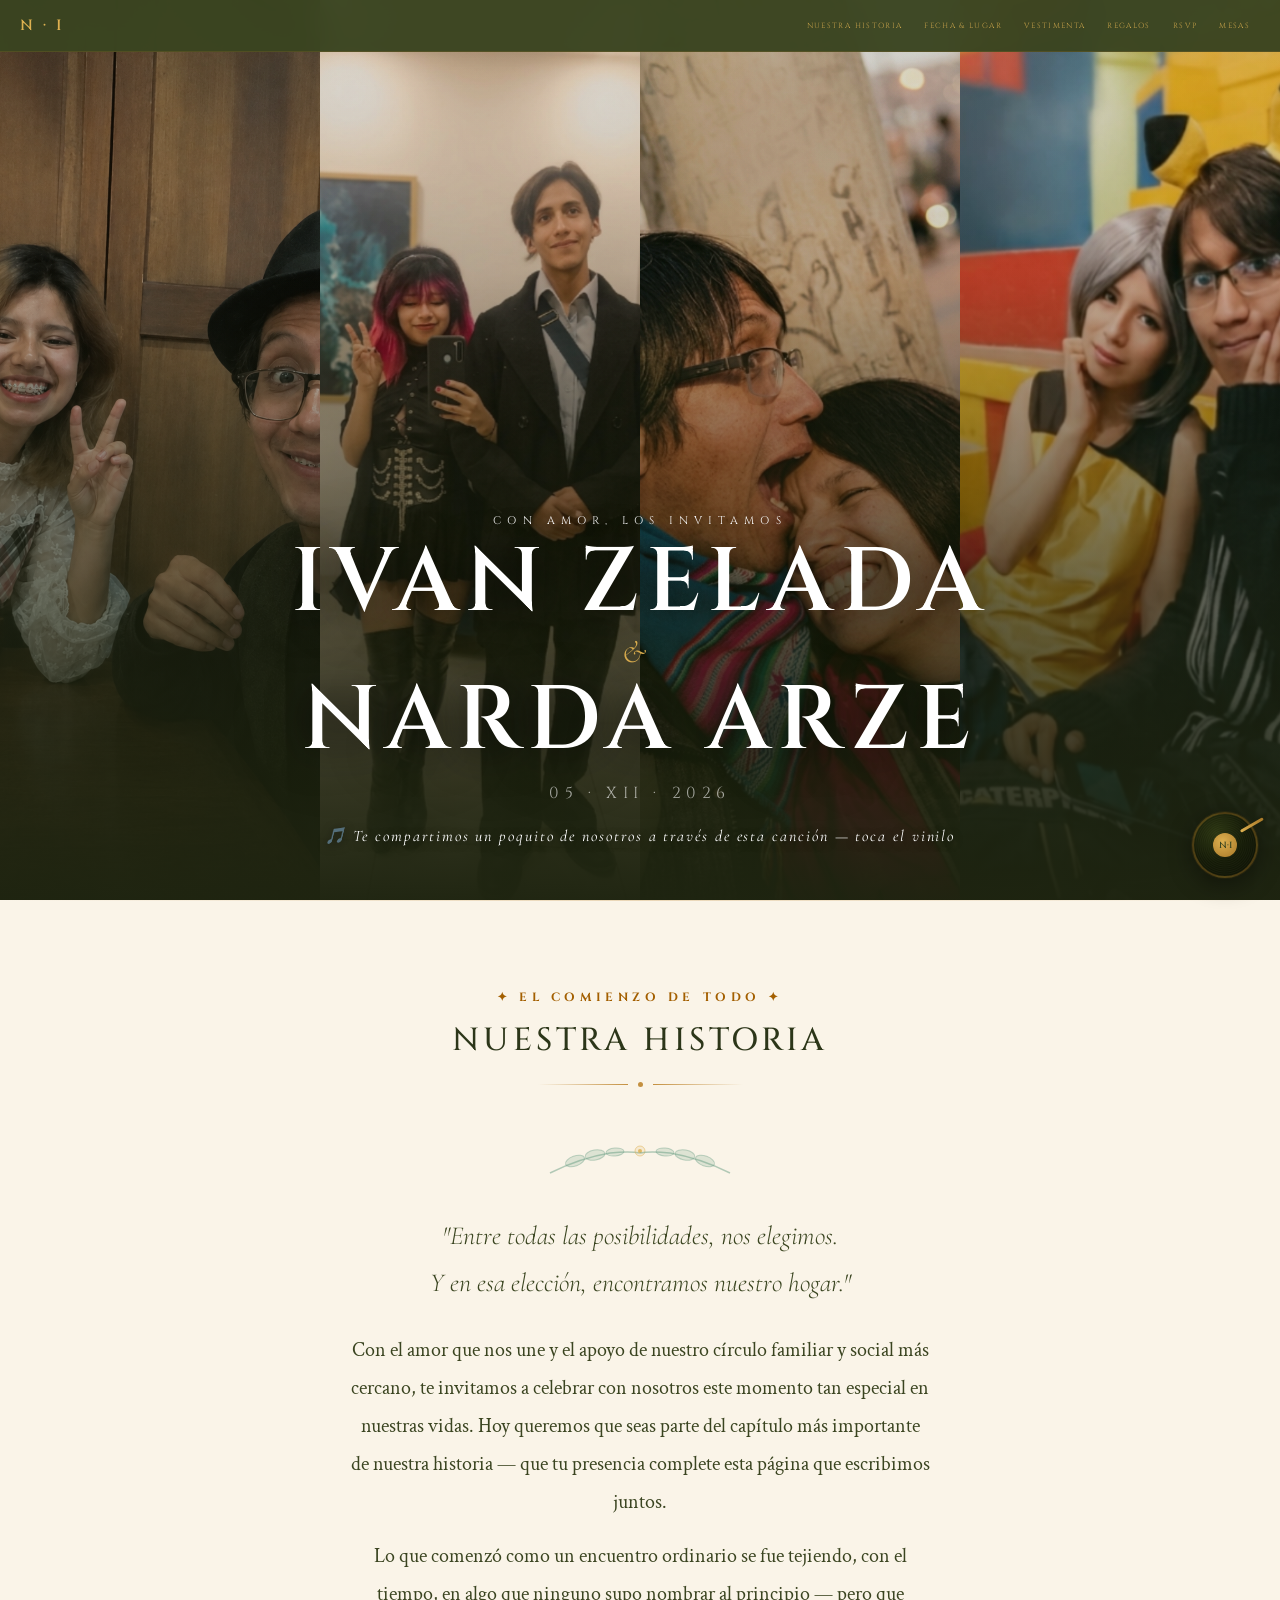
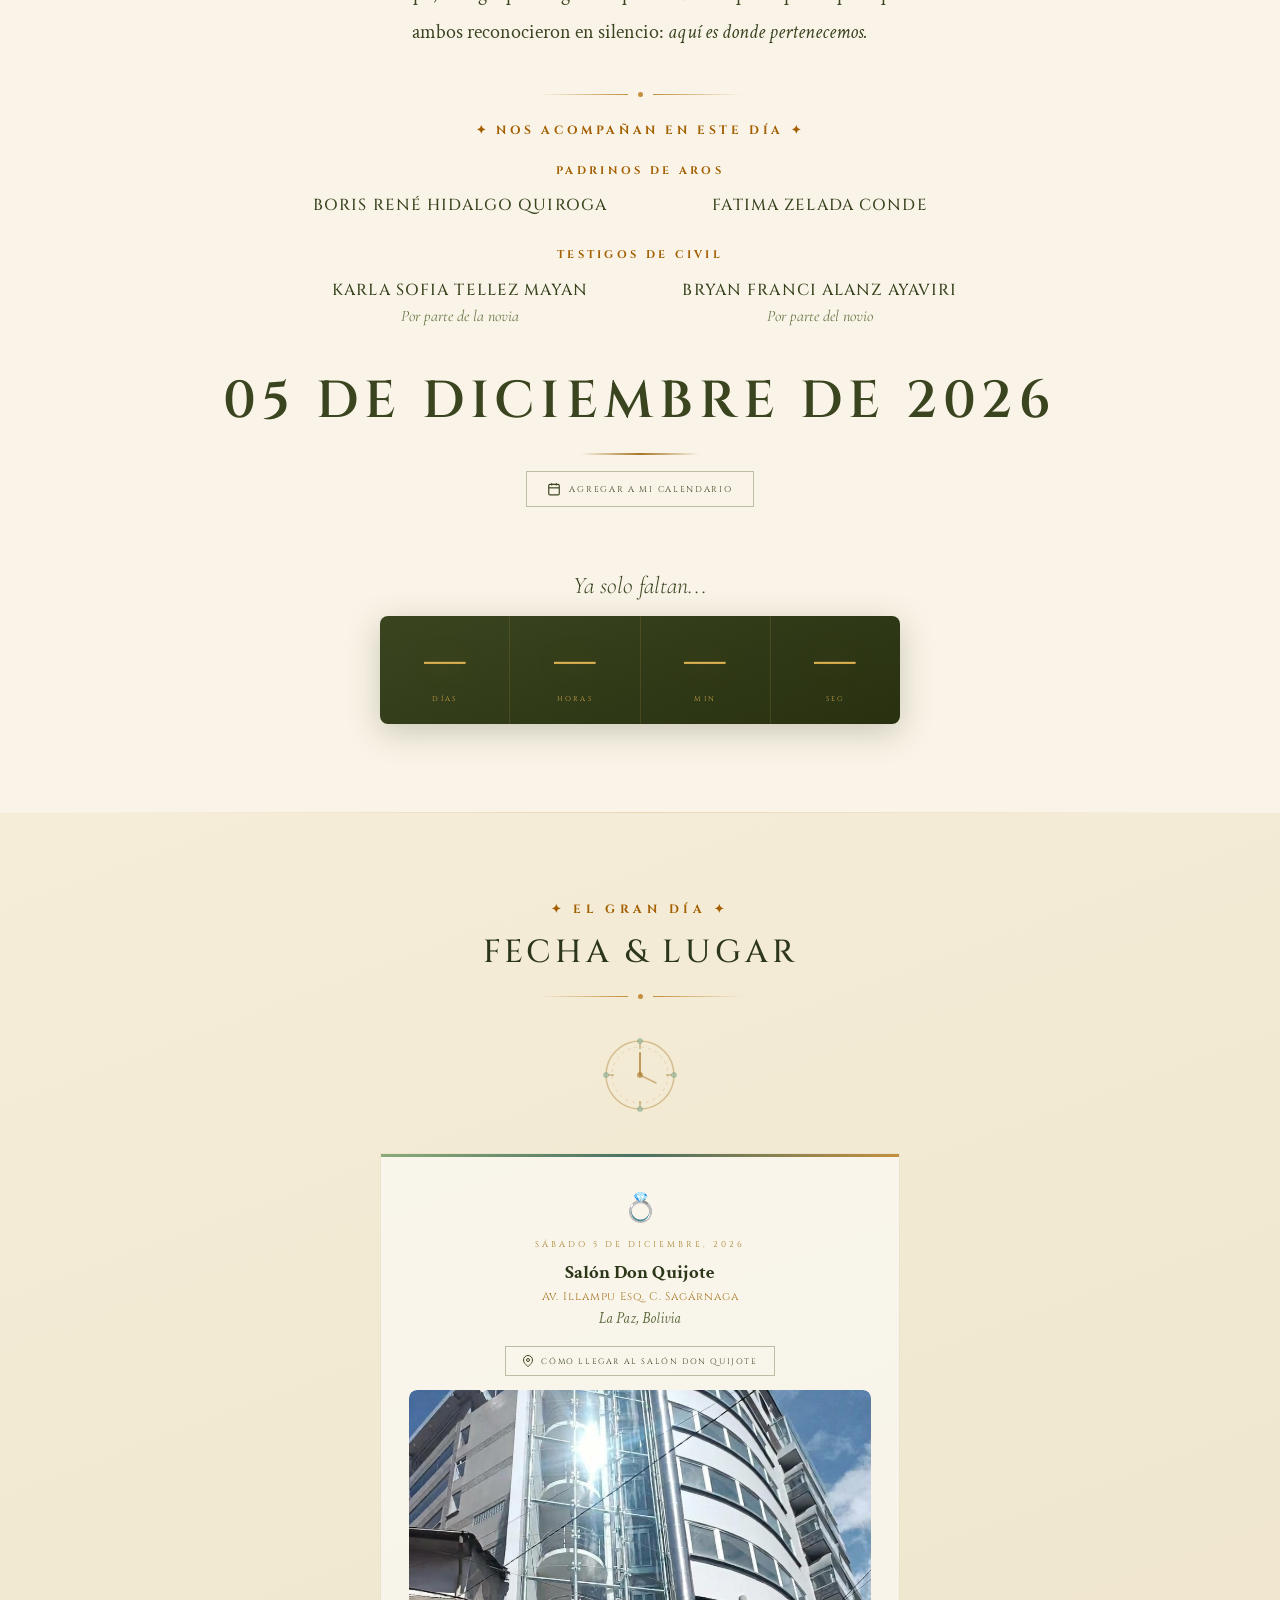
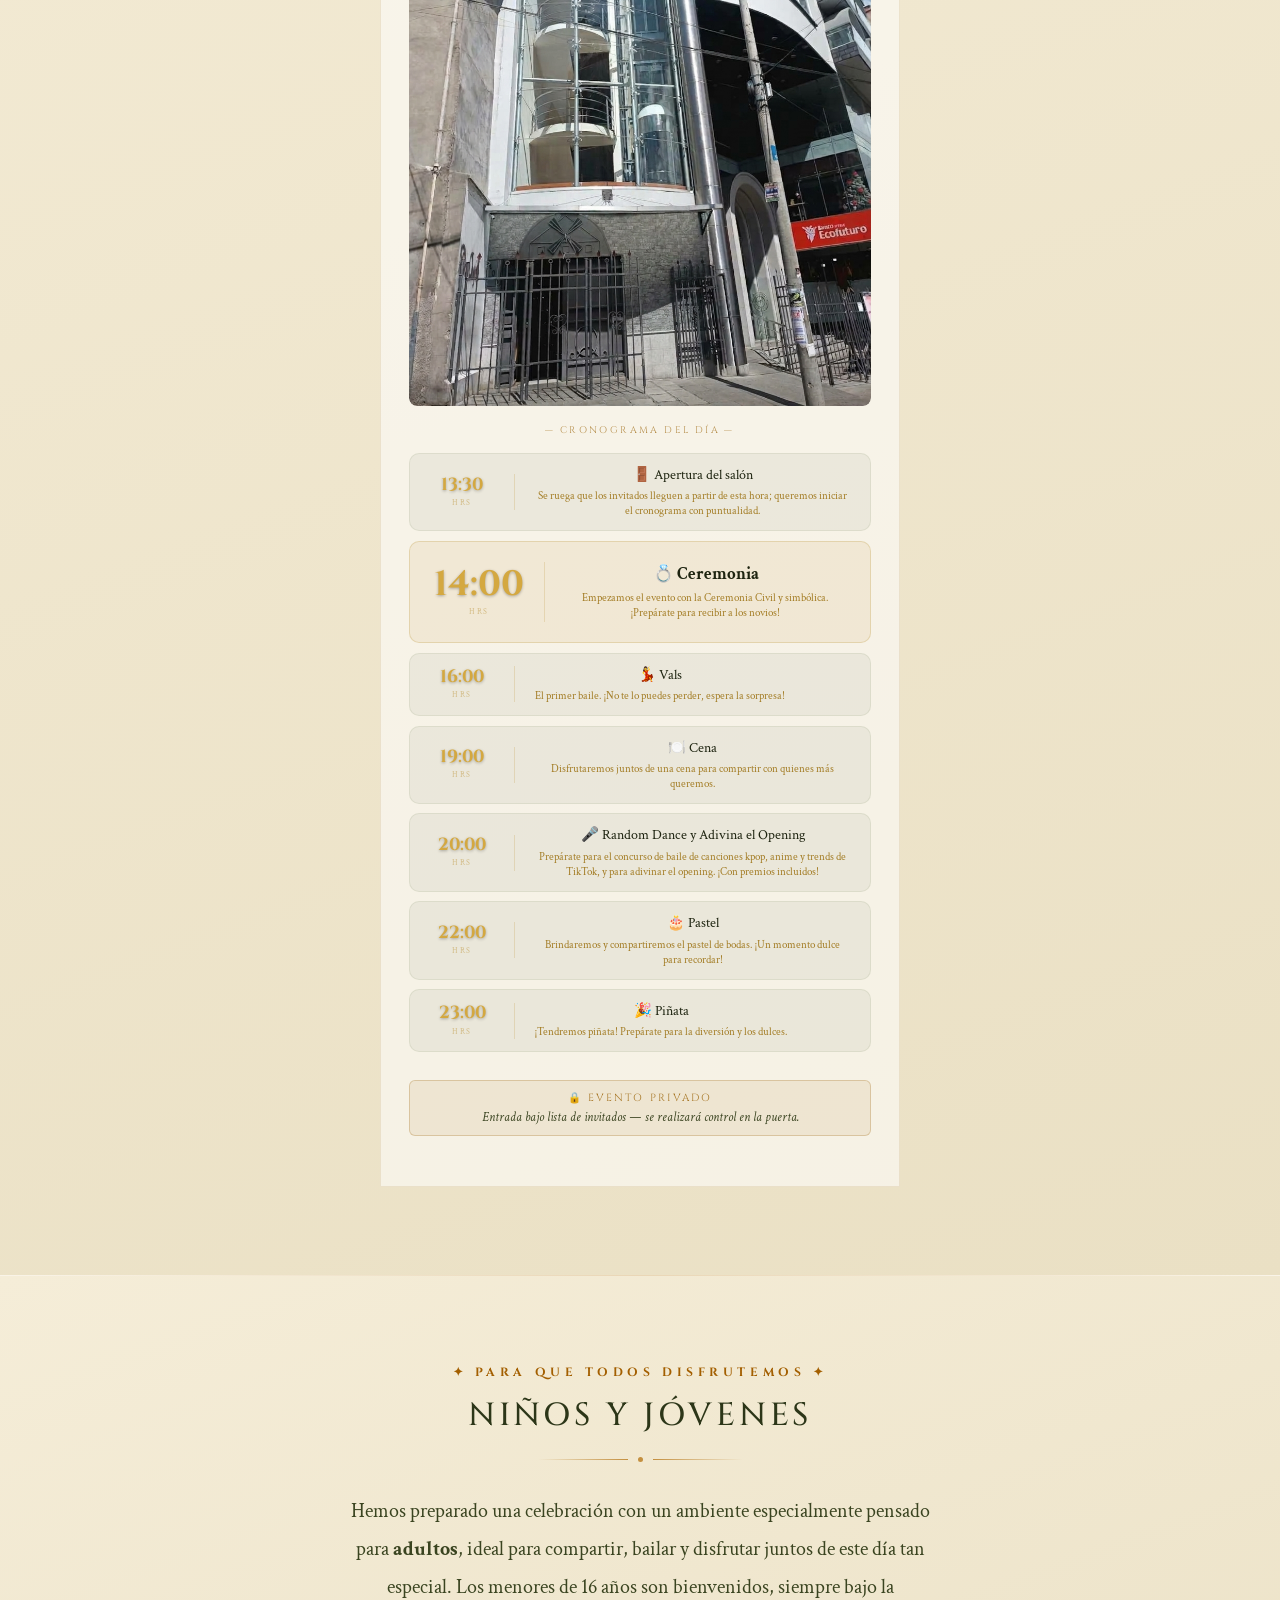
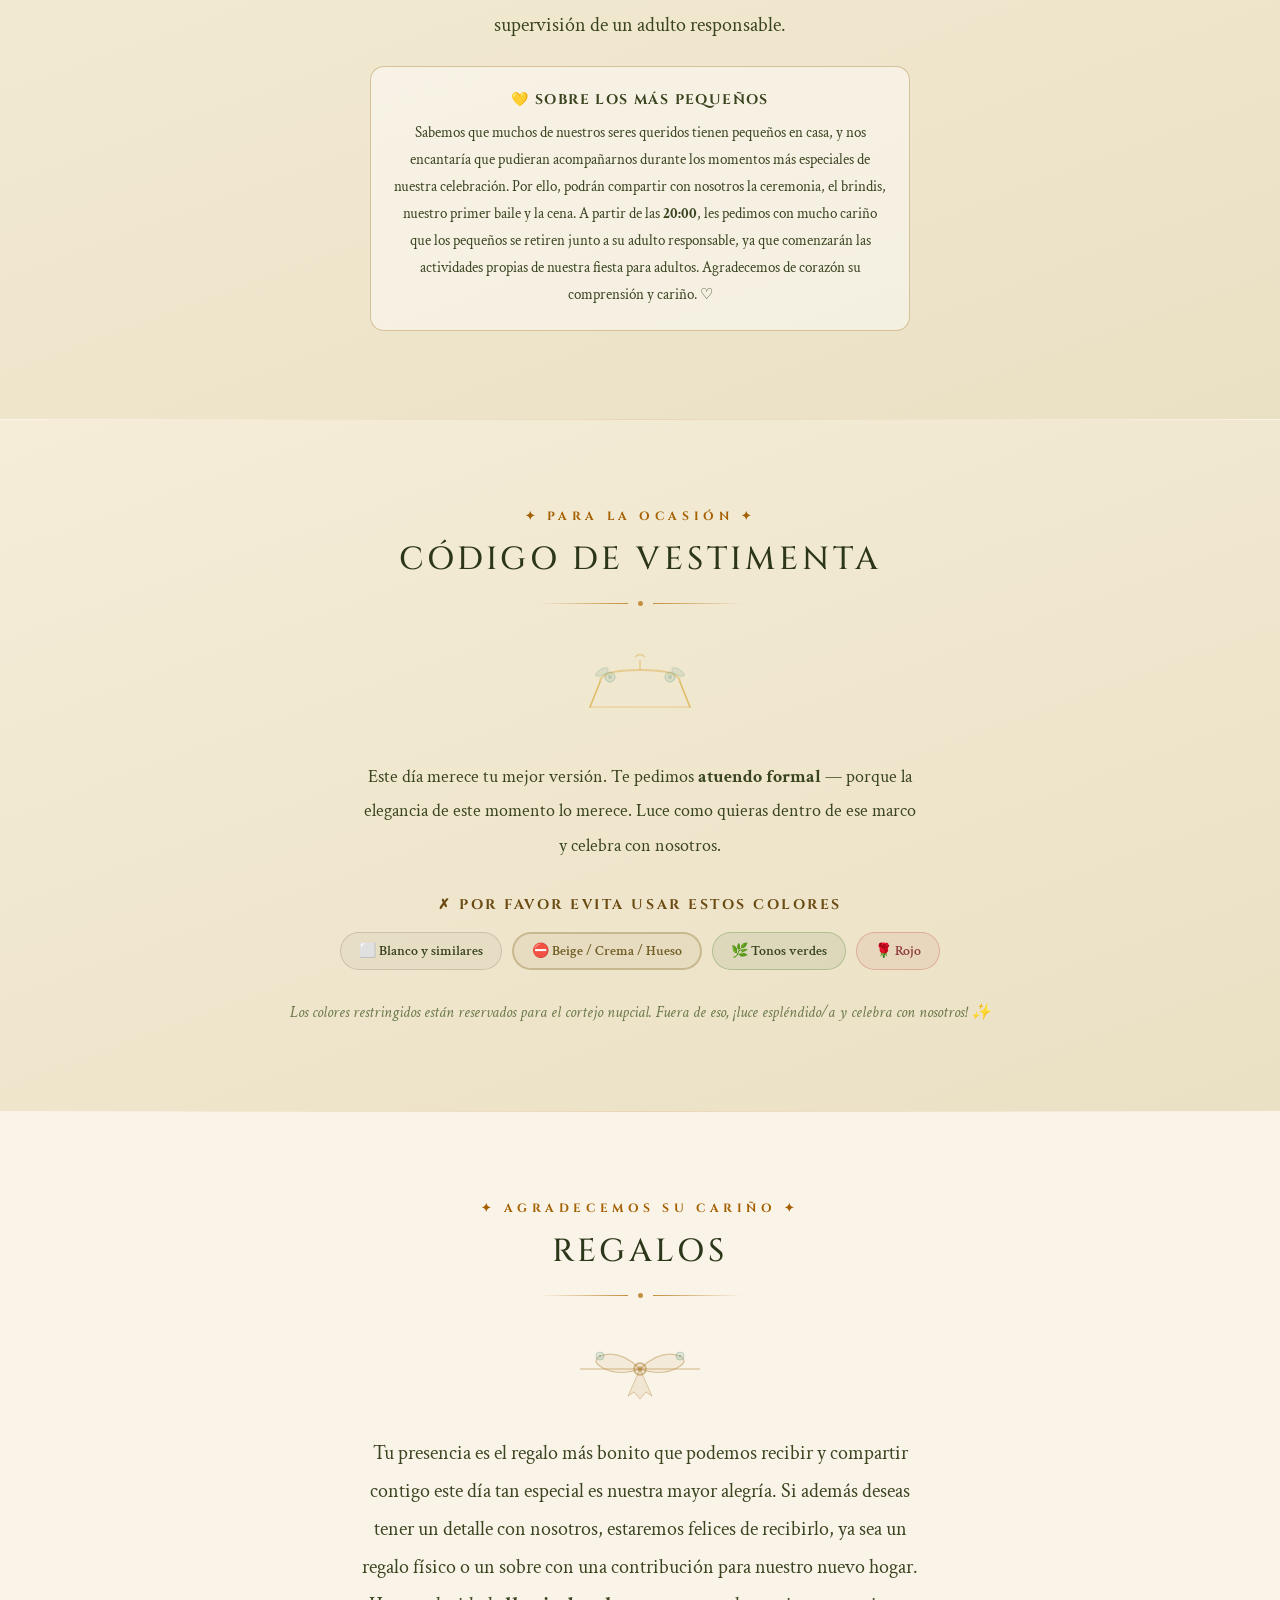
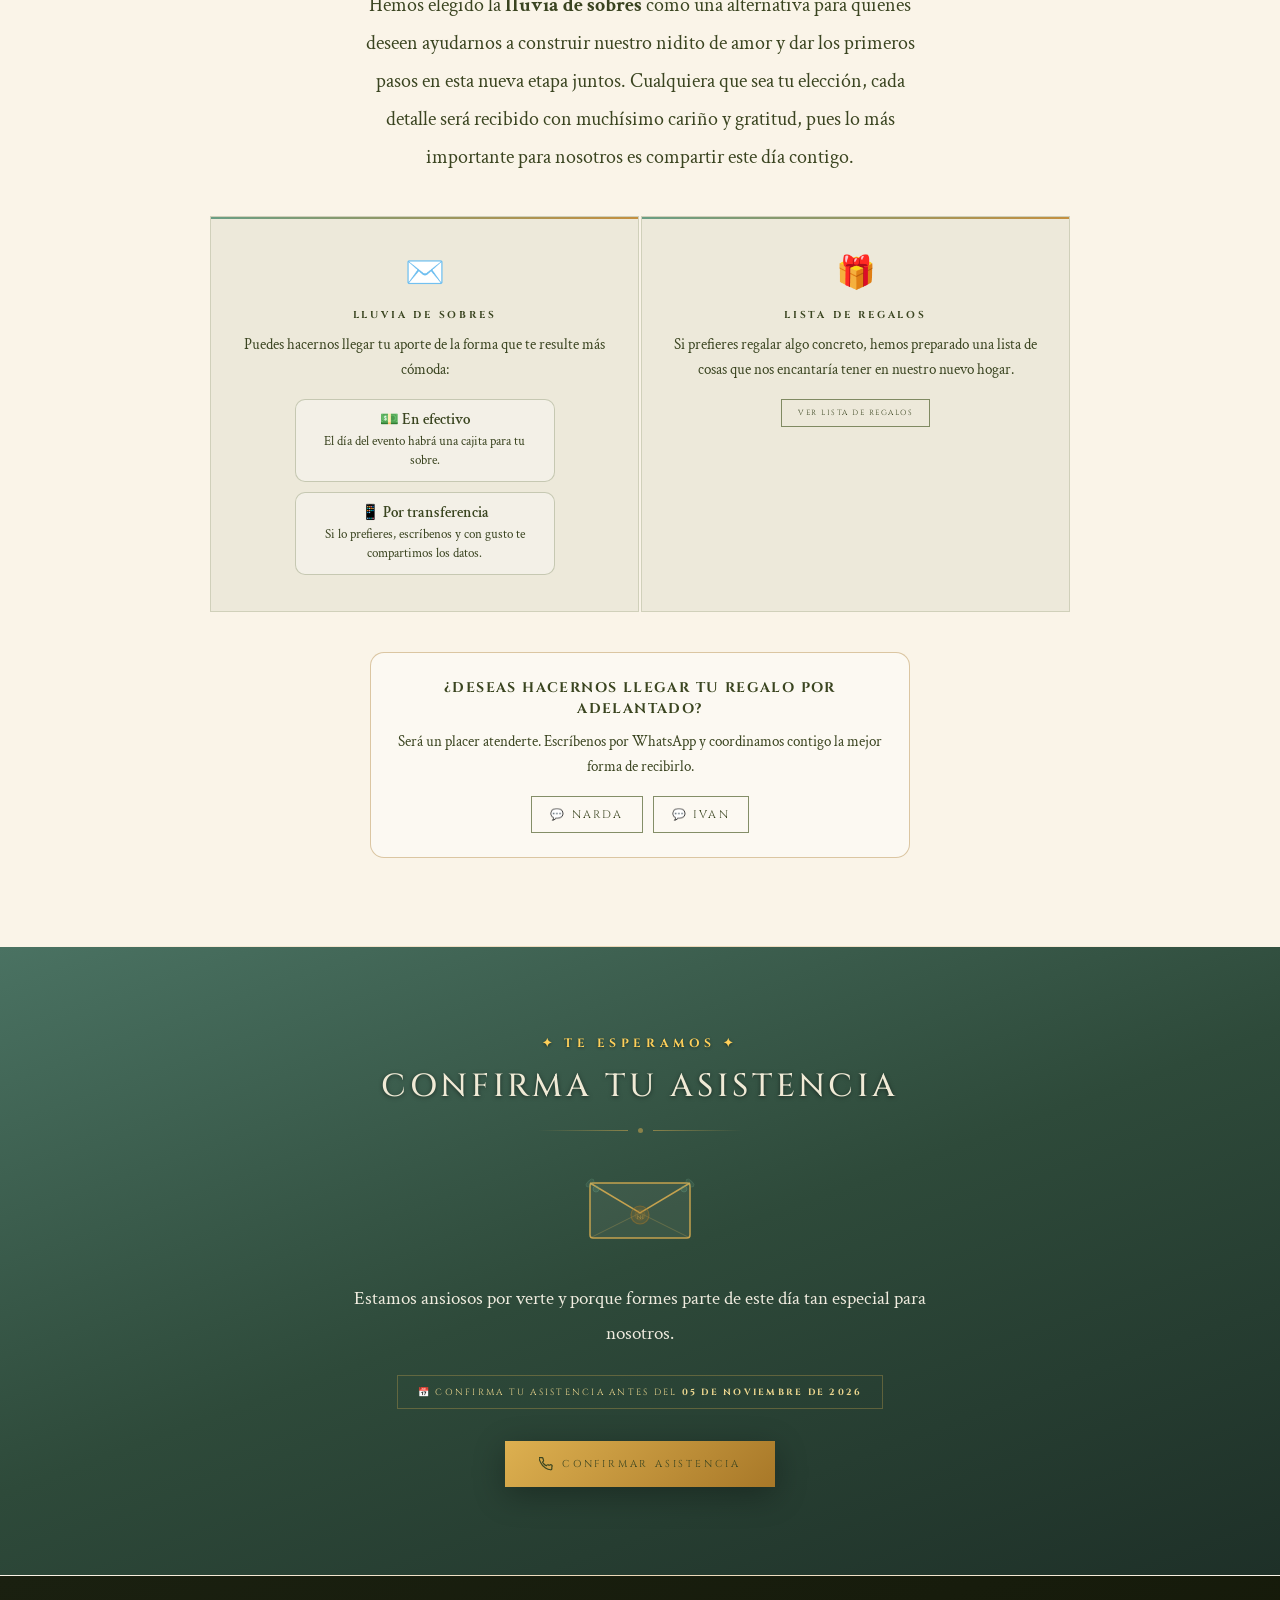
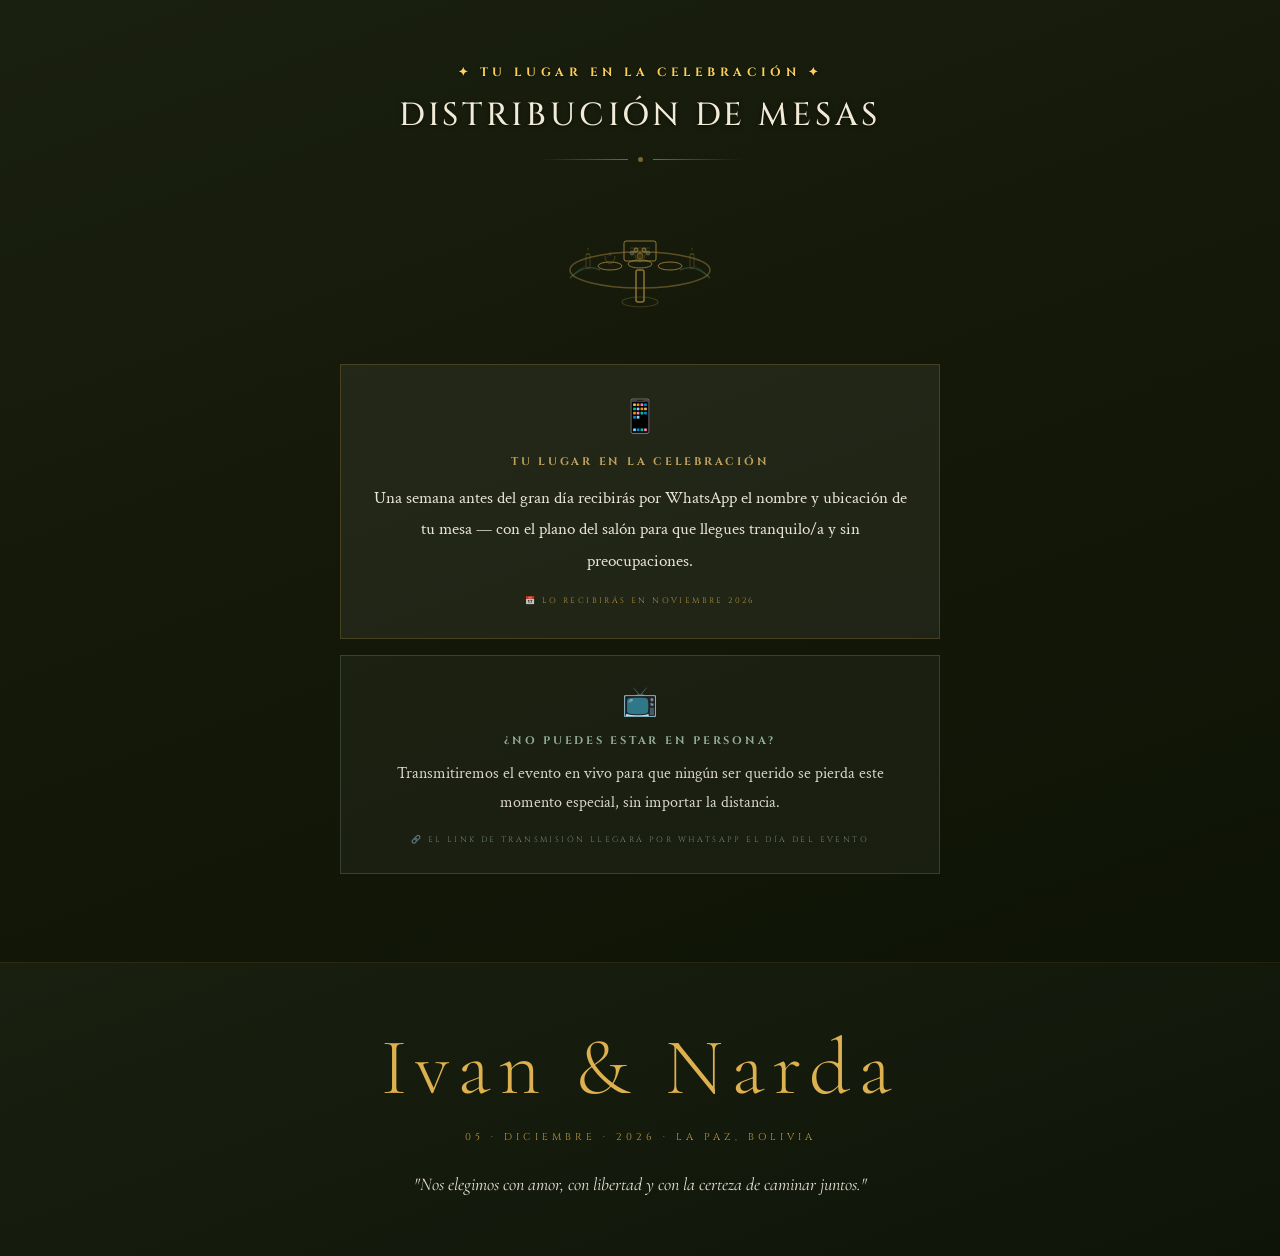
==== commit 964ffc03: "Add files via upload" ====
--- a/index.html
+++ b/index.html
@@ -786,14 +786,23 @@
 .band-cream .rune,.band-linen .rune,.band-light .rune{color:#A35F00 !important;text-shadow:none;}
 .band-olive .rune,.band-euca .rune,.band-sage .rune,.band-dark .rune{color:#FFD05A !important;text-shadow:0 1px 3px rgba(0,0,0,.45);}
 
-/* ── PADRINOS Y TESTIGOS ── */
-.pad-wrap{margin:2.8rem auto 0;max-width:700px;}
-.pad-group{margin-bottom:1.9rem;}
-.pad-title{display:block;font-family:'Cinzel',serif;font-size:12px;font-weight:700;letter-spacing:.32em;text-transform:uppercase;color:#A35F00;margin-bottom:1rem;}
-.pad-people{display:flex;flex-wrap:wrap;justify-content:center;gap:1.1rem 2.6rem;}
-.pad-person{flex:1 1 220px;max-width:310px;}
-.pad-name{font-family:'Cinzel',serif;font-size:clamp(14px,2.4vw,17px);font-weight:500;letter-spacing:.08em;line-height:1.55;text-transform:uppercase;color:var(--olive-dk);}
-.pad-detail{font-family:'Cormorant Garamond',serif;font-style:italic;font-size:16px;color:var(--ink-lt);margin-top:3px;}
+/* ── PADRES, PADRINOS Y TESTIGOS ── */
+.pad-wrap{margin:2.6rem auto 0;max-width:720px;text-align:center;}
+.pad-wrap .rune{font-size:11px;letter-spacing:.3em;line-height:1.9;margin-bottom:1.3rem;}
+.pad-block{margin-bottom:2.3rem;}
+.pad-group{margin-bottom:1.8rem;}
+.pad-group:last-child{margin-bottom:0;}
+.pad-title{display:block;font-family:'Cinzel',serif;font-size:11px;font-weight:700;letter-spacing:.3em;text-transform:uppercase;color:#A35F00;margin-bottom:.95rem;}
+.pad-people{display:flex;flex-wrap:wrap;justify-content:center;row-gap:1.15rem;}
+.pad-person{flex:0 0 50%;max-width:50%;box-sizing:border-box;padding:0 .9rem;}
+.pad-people.solo .pad-person{flex-basis:100%;max-width:340px;}
+.pad-name{font-family:'Cinzel',serif;font-size:clamp(11.5px,3vw,16px);font-weight:500;letter-spacing:.07em;line-height:1.6;text-transform:uppercase;color:var(--olive-dk);overflow-wrap:anywhere;}
+.pad-name + .pad-name{margin-top:.4rem;}
+.pad-detail{font-family:'Cormorant Garamond',serif;font-style:italic;font-size:clamp(14px,3.4vw,16px);color:var(--ink-lt);margin-top:3px;}
+.pad-parents{display:flex;justify-content:center;align-items:stretch;}
+.pad-parents .pad-col{flex:0 0 50%;max-width:50%;box-sizing:border-box;padding:0 .9rem;}
+.pad-parents.one .pad-col{flex-basis:100%;max-width:340px;}
+.pad-parents.two .pad-col:first-child{border-right:1px solid rgba(168,120,40,.4);}
 </style>
 </head>
 <body>
@@ -961,7 +970,6 @@
     <!-- Padrinos y testigos (editable desde el dashboard → Ajustes) -->
     <div id="padrinos-section" class="pad-wrap reveal d2" style="display:none;">
       <div class="hr-row" style="margin:0 0 22px;"><div class="hr-l"></div><div class="hr-d"></div><div class="hr-l r"></div></div>
-      <p class="rune">✦ Nos acompañan en este día ✦</p>
       <div id="padrinos-list"></div>
     </div>
 
@@ -1265,13 +1273,13 @@
     <p class="rsvp-body reveal">
       Estamos ansiosos por verte y porque formes parte de este día tan especial para nosotros.
     </p>
-    <div class="deadline reveal d1">📅 Confirma tu asistencia antes del <strong>05 de noviembre de 2026</strong></div>
+    <div class="deadline reveal d1" id="plazo-box">📅 Confirma tu asistencia antes del <strong id="plazo-texto">05 de noviembre de 2026</strong></div>
     <br>
     <a href="https://namynnel.github.io/boda-ivan-narda/rsvp-narda-ivan.html" target="_blank" class="rsvp-cta reveal d2">
       <svg width="14" height="14" viewBox="0 0 24 24" fill="none" stroke="currentColor" stroke-width="2">
         <path d="M22 16.92v3a2 2 0 01-2.18 2 19.79 19.79 0 01-8.63-3.07A19.5 19.5 0 013.07 9.81a19.79 19.79 0 01-3.07-8.64A2 2 0 012 .95h3a2 2 0 012 1.72c.127.96.361 1.903.7 2.81a2 2 0 01-.45 2.11L6.09 8.77a16 16 0 006.29 6.29l1.18-1.18a2 2 0 012.11-.45c.907.339 1.85.573 2.81.7A2 2 0 0122 16.92z"/>
       </svg>
-      Haz click aqui para confirmar tu asistencia
+      Confirmar Asistencia
     </a>
   </div>
 </section>
@@ -1498,7 +1506,7 @@
 /* ══════════════════════════════════════
    CRONOGRAMA DINÁMICO
 ══════════════════════════════════════ */
-var SHEETS_URL = 'https://script.google.com/macros/s/AKfycbwYz81KX_UtaldVLDH1xSeTk8-8mxt1Y2fmvCLgbidmF6Rm3dGaKrnPIIOHw7OdAfJ7dA/exec';
+var SHEETS_URL = 'https://script.google.com/macros/s/AKfycbzh5KnVkNnOIpgYSgnIh5TtuYjEXKTJDvU_uPzhyMqmYJEK4Uk5DRVhFjOV9-781ZSN_Q/exec';
 var DEFAULT_CRONOGRAMA = [
   {
     "hora": "13:30",
@@ -1650,29 +1658,58 @@
     return Array.isArray(a) ? a : DEFAULT_PADRINOS;
   } catch (e) { return DEFAULT_PADRINOS; }
 }
+// Detecta si una categoría es de padres (y de qué lado): "Padres del novio" / "Padres de la novia"
+function padSide(p) {
+  var t = (String(p.rol || '') + ' ' + String(p.detalle || '')).toLowerCase();
+  if (!/\b(padres?|madres?|pap[aá]s?|mam[aá]s?)\b/.test(t)) return '';
+  if (/novio|ivan|iv[aá]n/.test(t)) return 'novio';
+  if (/novia|narda/.test(t)) return 'novia';
+  return 'otro';
+}
 function renderPadrinos() {
   var sec = document.getElementById('padrinos-section'), box = document.getElementById('padrinos-list');
   if (!sec || !box) return;
   var items = loadPadrinosLocal().filter(function(p){ return p && String(p.nombre || '').trim(); });
   if (!items.length) { sec.style.display = 'none'; return; }
-  var order = [], groups = {};
+  var left = [], right = [], rest = [];
   items.forEach(function(p) {
-    var rol = String(p.rol || '').trim(), k = rol.toLowerCase();
-    if (!groups[k]) { groups[k] = { rol: rol, people: [] }; order.push(k); }
-    groups[k].people.push(p);
+    var side = padSide(p);
+    if (side === 'novio') left.push(p);
+    else if (side === 'novia') right.push(p);
+    else if (side === 'otro') (left.length <= right.length ? left : right).push(p);
+    else rest.push(p);
   });
-  box.innerHTML = order.map(function(k) {
-    var g = groups[k];
-    return '<div class="pad-group">'
-      + (g.rol ? '<span class="pad-title">' + cronEsc(g.rol) + '</span>' : '')
-      + '<div class="pad-people">'
-      + g.people.map(function(p) {
-          var det = String(p.detalle || '').trim();
-          return '<div class="pad-person"><div class="pad-name">' + cronEsc(p.nombre) + '</div>'
-            + (det ? '<div class="pad-detail">' + cronEsc(det) + '</div>' : '') + '</div>';
+  var hasParents = left.length || right.length, html = '';
+  if (hasParents) {
+    var col = function(list) {
+      return '<div class="pad-col">' + list.map(function(p){ return '<div class="pad-name">' + cronEsc(p.nombre) + '</div>'; }).join('') + '</div>';
+    };
+    html += '<div class="pad-block"><p class="rune">✦ Con la bendición de nuestros padres ✦</p>'
+      + '<div class="pad-parents ' + (left.length && right.length ? 'two' : 'one') + '">'
+      + (left.length ? col(left) : '') + (right.length ? col(right) : '') + '</div></div>';
+  }
+  if (rest.length) {
+    var order = [], groups = {};
+    rest.forEach(function(p) {
+      var rol = String(p.rol || '').trim(), k = rol.toLowerCase();
+      if (!groups[k]) { groups[k] = { rol: rol, people: [] }; order.push(k); }
+      groups[k].people.push(p);
+    });
+    html += '<div class="pad-block"><p class="rune">' + (hasParents ? '✦ Y con nuestros ✦' : '✦ Nos acompañan en este día ✦') + '</p>'
+      + order.map(function(k) {
+          var g = groups[k];
+          return '<div class="pad-group">' + (g.rol ? '<span class="pad-title">' + cronEsc(g.rol) + '</span>' : '')
+            + '<div class="pad-people' + (g.people.length === 1 ? ' solo' : '') + '">'
+            + g.people.map(function(p) {
+                var det = String(p.detalle || '').trim();
+                return '<div class="pad-person"><div class="pad-name">' + cronEsc(p.nombre) + '</div>'
+                  + (det ? '<div class="pad-detail">' + cronEsc(det) + '</div>' : '') + '</div>';
+              }).join('')
+            + '</div></div>';
         }).join('')
-      + '</div></div>';
-  }).join('');
+      + '</div>';
+  }
+  box.innerHTML = html;
   sec.style.display = 'block';
 }
 function loadPadrinos() {
@@ -1692,9 +1729,39 @@
   document.head.appendChild(s);
 }
 
+/* ══════════════════════════════════════
+   FECHA LÍMITE DE CONFIRMACIÓN (se cambia en el dashboard → Ajustes)
+══════════════════════════════════════ */
+var MESES_ES = ['enero','febrero','marzo','abril','mayo','junio','julio','agosto','septiembre','octubre','noviembre','diciembre'];
+function plazoTexto(iso) {
+  var m = /^(\d{4})-(\d{2})-(\d{2})$/.exec(String(iso || ''));
+  return m ? m[3] + ' de ' + MESES_ES[parseInt(m[2], 10) - 1] + ' de ' + m[1] : '';
+}
+function aplicarPlazo(iso) {
+  var t = plazoTexto(iso), el = document.getElementById('plazo-texto');
+  if (el && t) el.textContent = t;
+}
+function loadPlazo() {
+  try { var c = localStorage.getItem('ni-plazo-iso'); if (c) aplicarPlazo(c); } catch (e) {}
+  var cb = 'cfg_plazo_' + Date.now(), s = document.createElement('script');
+  var timer = setTimeout(function(){ try { document.head.removeChild(s); } catch(e) {} }, 8000);
+  window[cb] = function(data) {
+    clearTimeout(timer);
+    try { document.head.removeChild(s); } catch(e) {}
+    if (data && data.ok && data.value && /^\d{4}-\d{2}-\d{2}$/.test(String(data.value.iso || ''))) {
+      try { localStorage.setItem('ni-plazo-iso', data.value.iso); } catch(e) {}
+      aplicarPlazo(data.value.iso);
+    }
+  };
+  s.onerror = function(){ clearTimeout(timer); };
+  s.src = SHEETS_URL + '?action=getConfig&key=plazo&callback=' + cb;
+  document.head.appendChild(s);
+}
+
 document.addEventListener('DOMContentLoaded', function() {
   renderPadrinos();
   loadPadrinos();
+  loadPlazo();
   loadSitio();
   renderCronograma();
   loadConfigFromSheets('cronograma', 'ni-cronograma', renderCronograma);
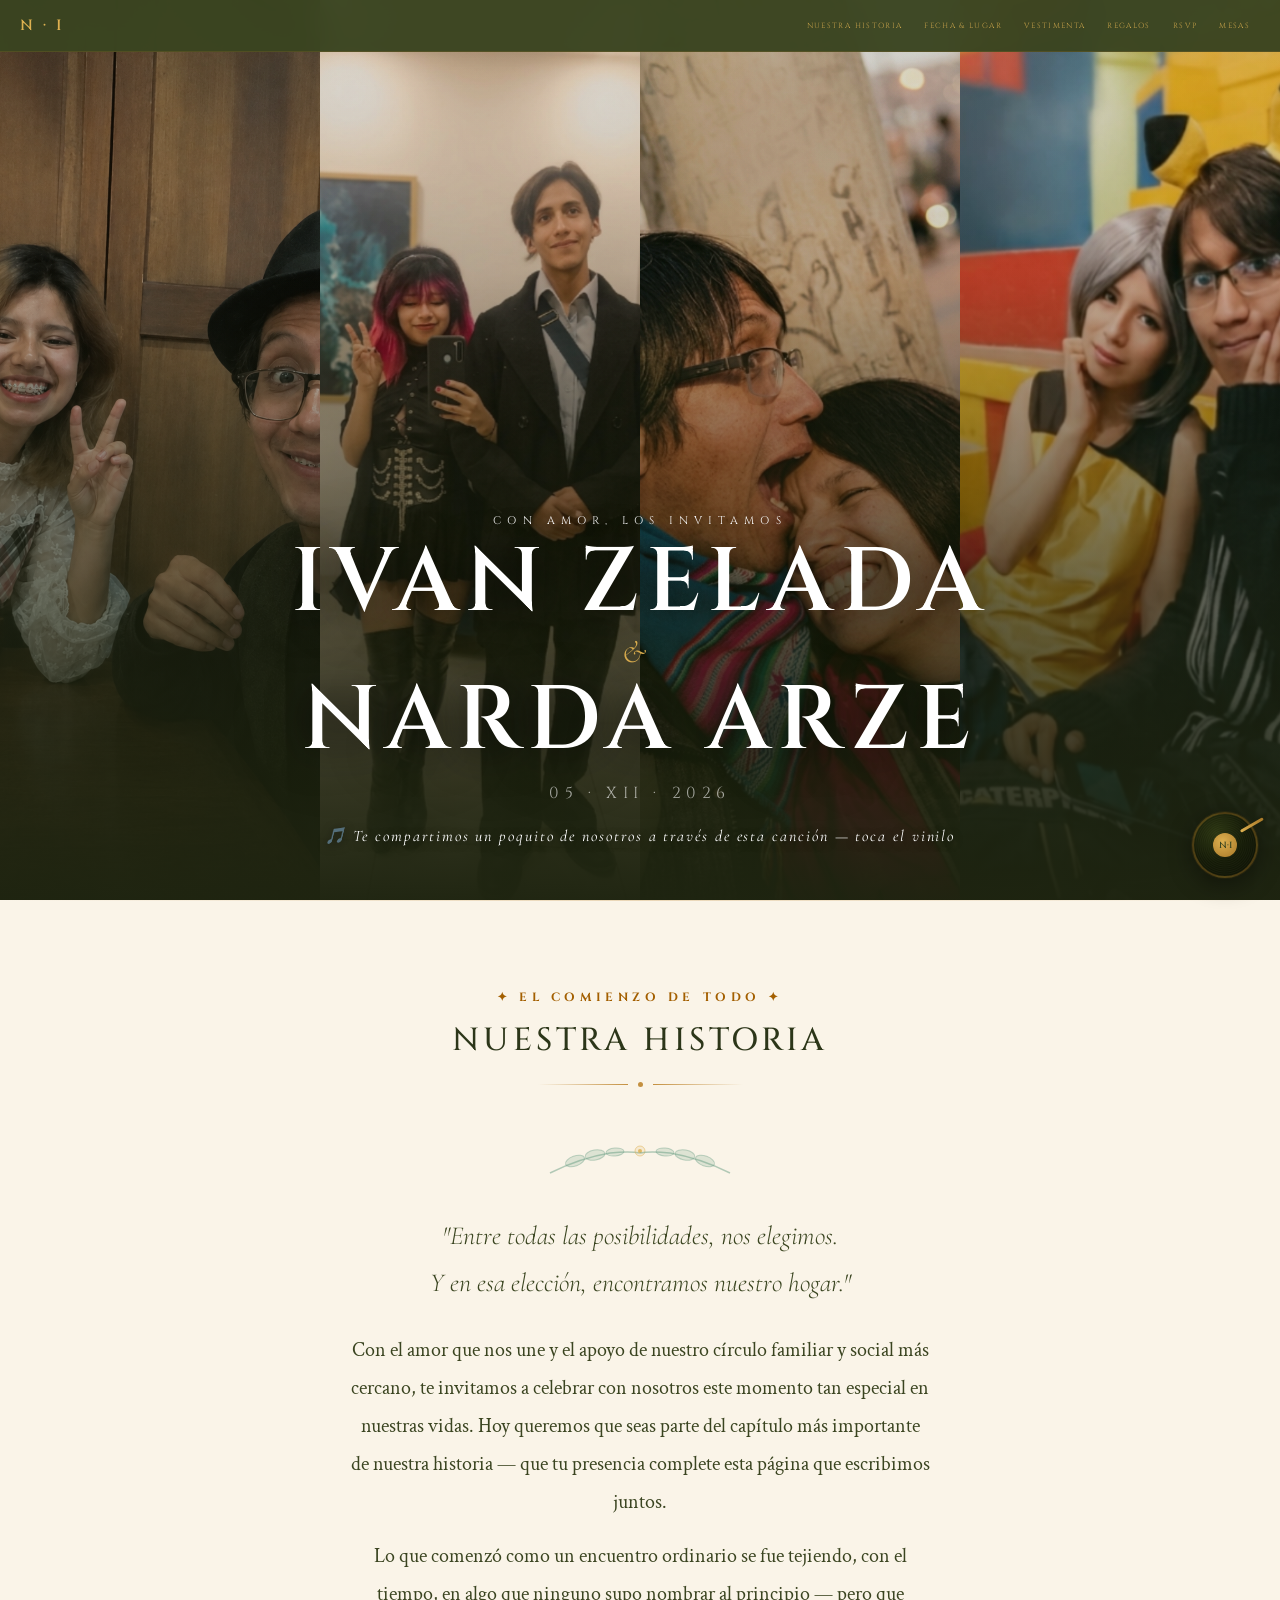
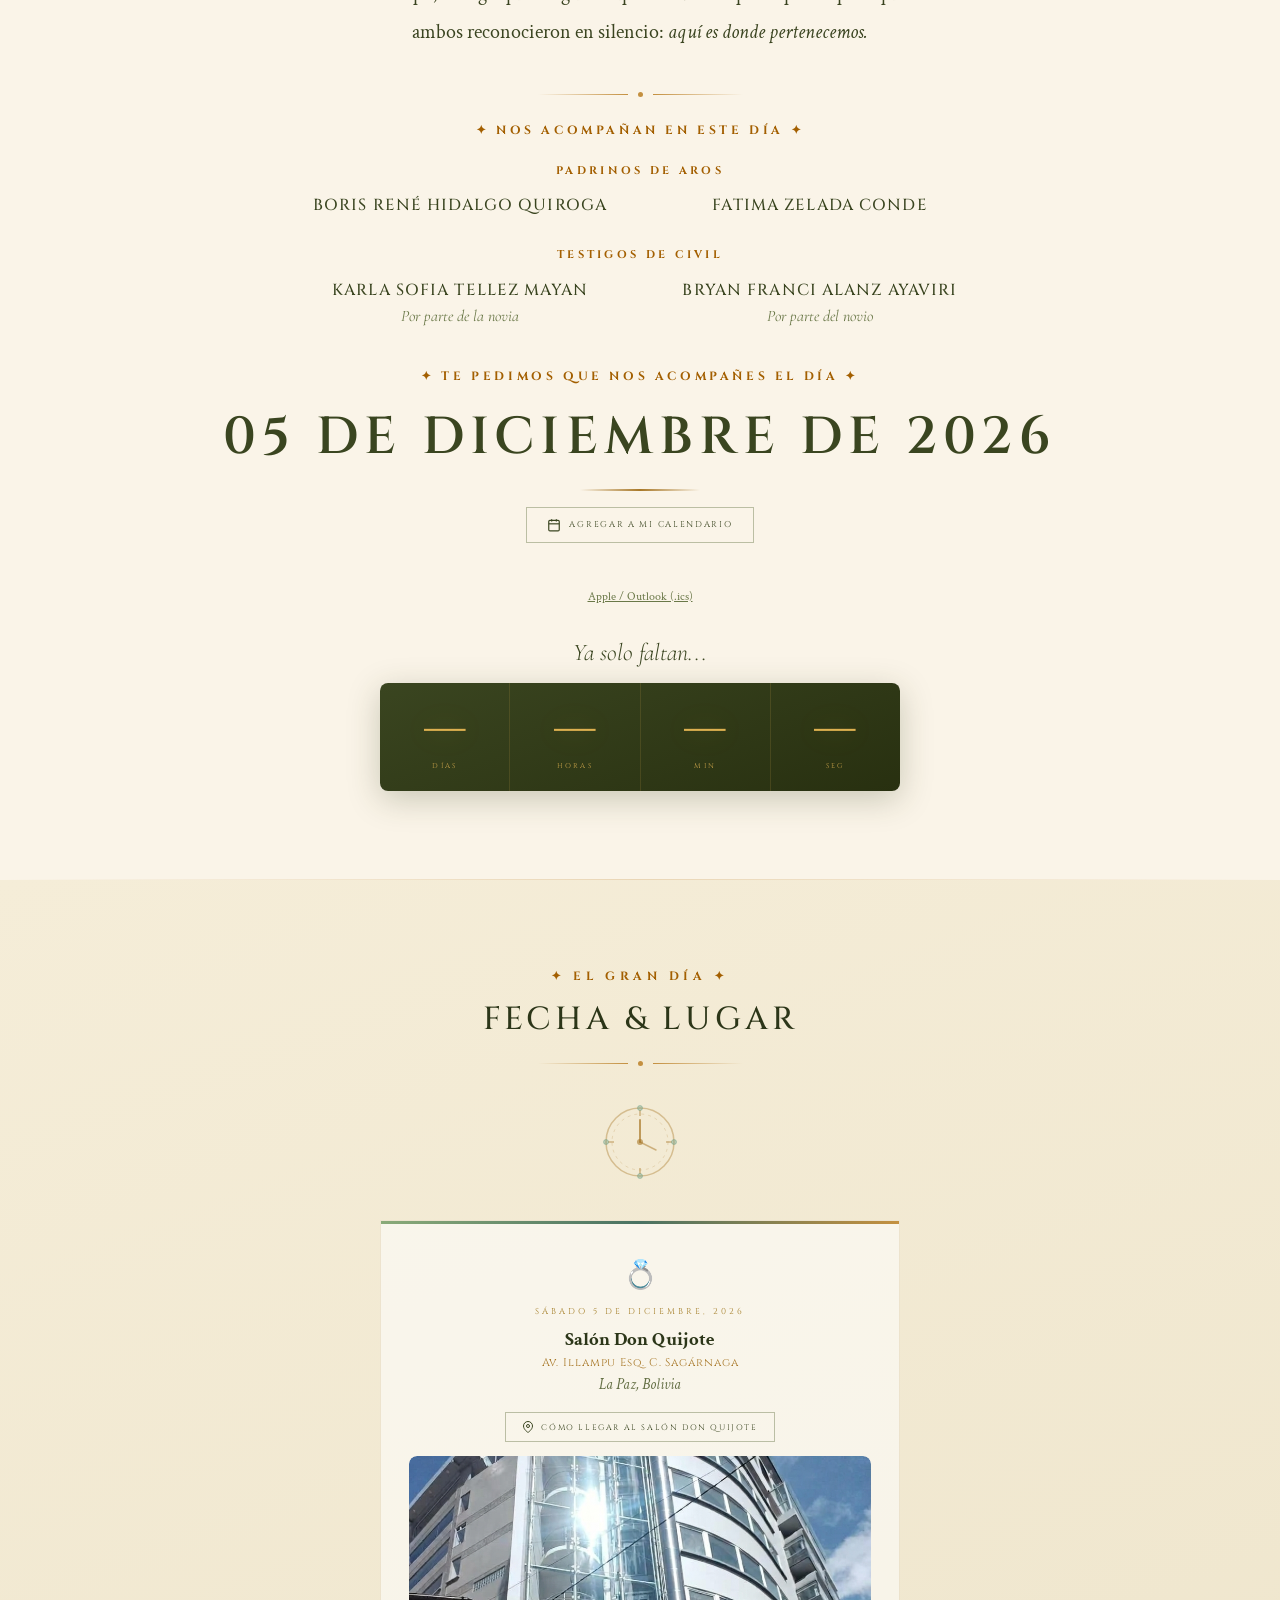
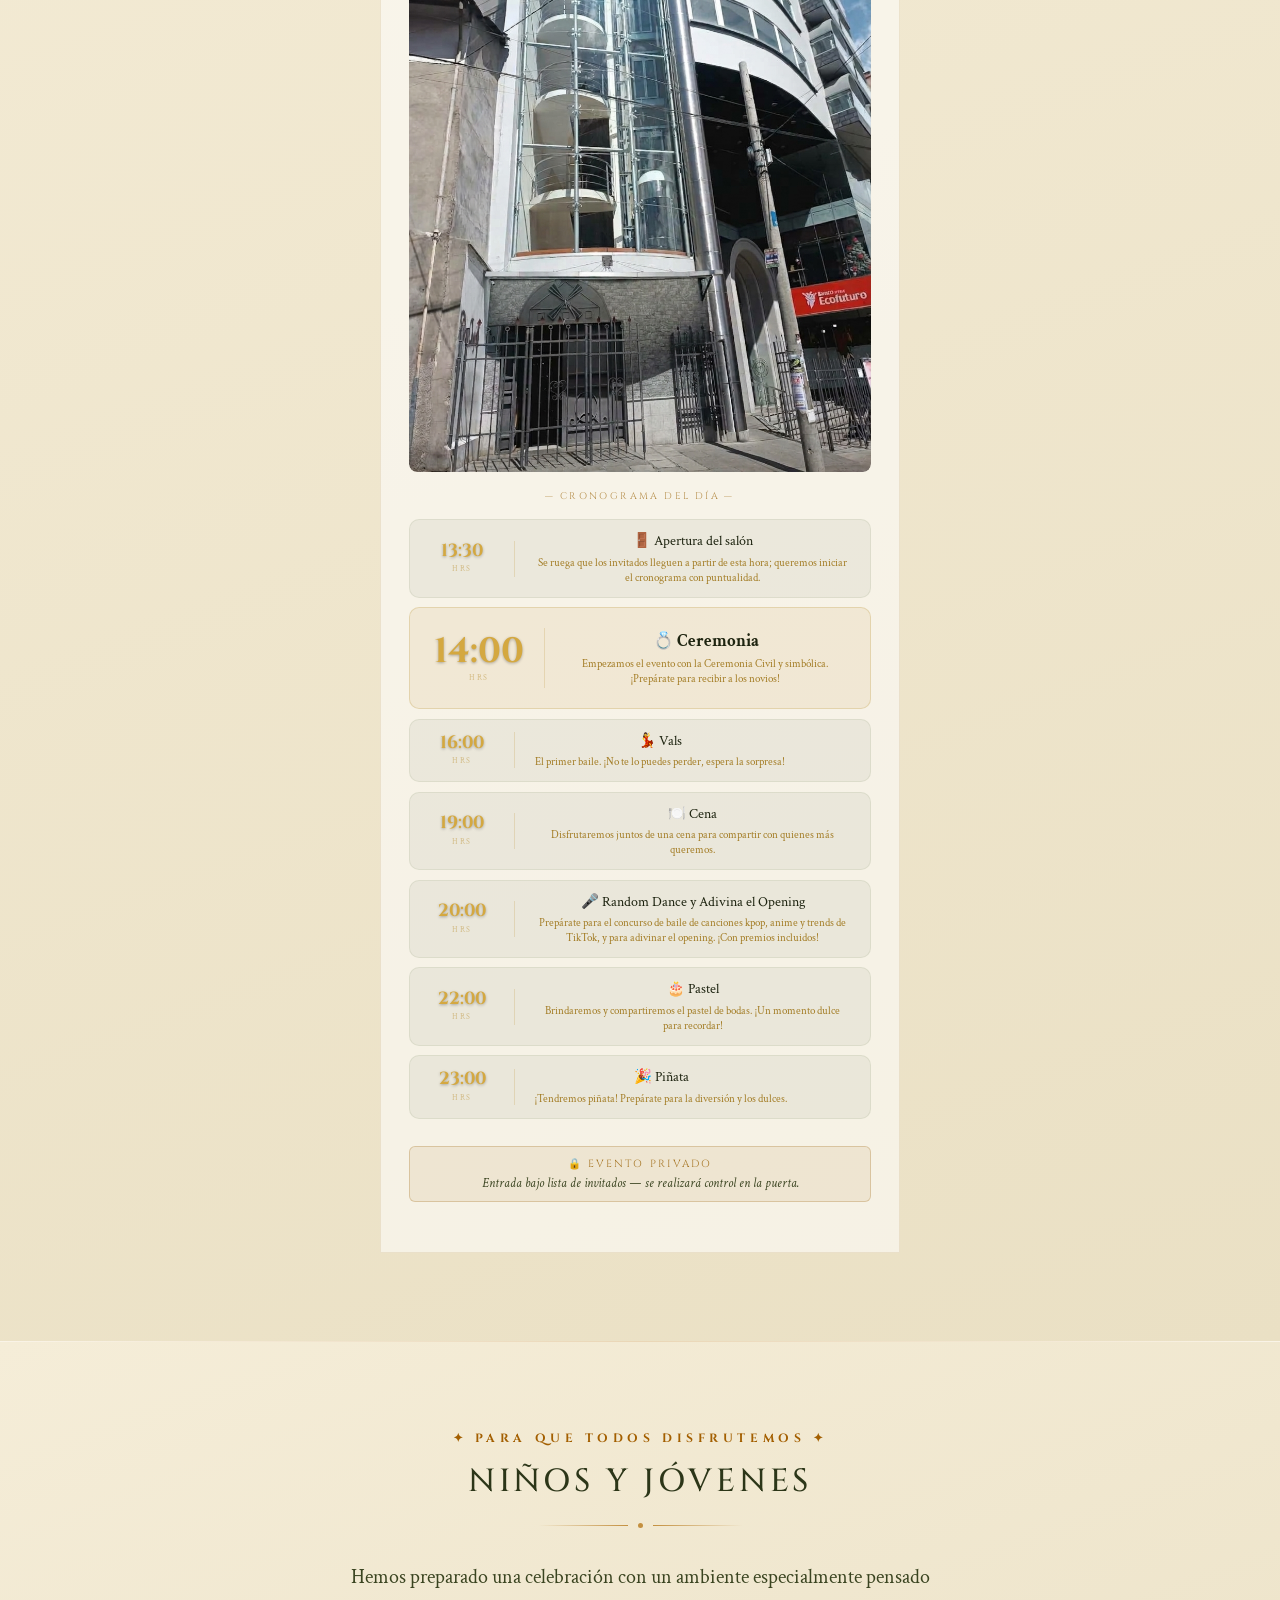
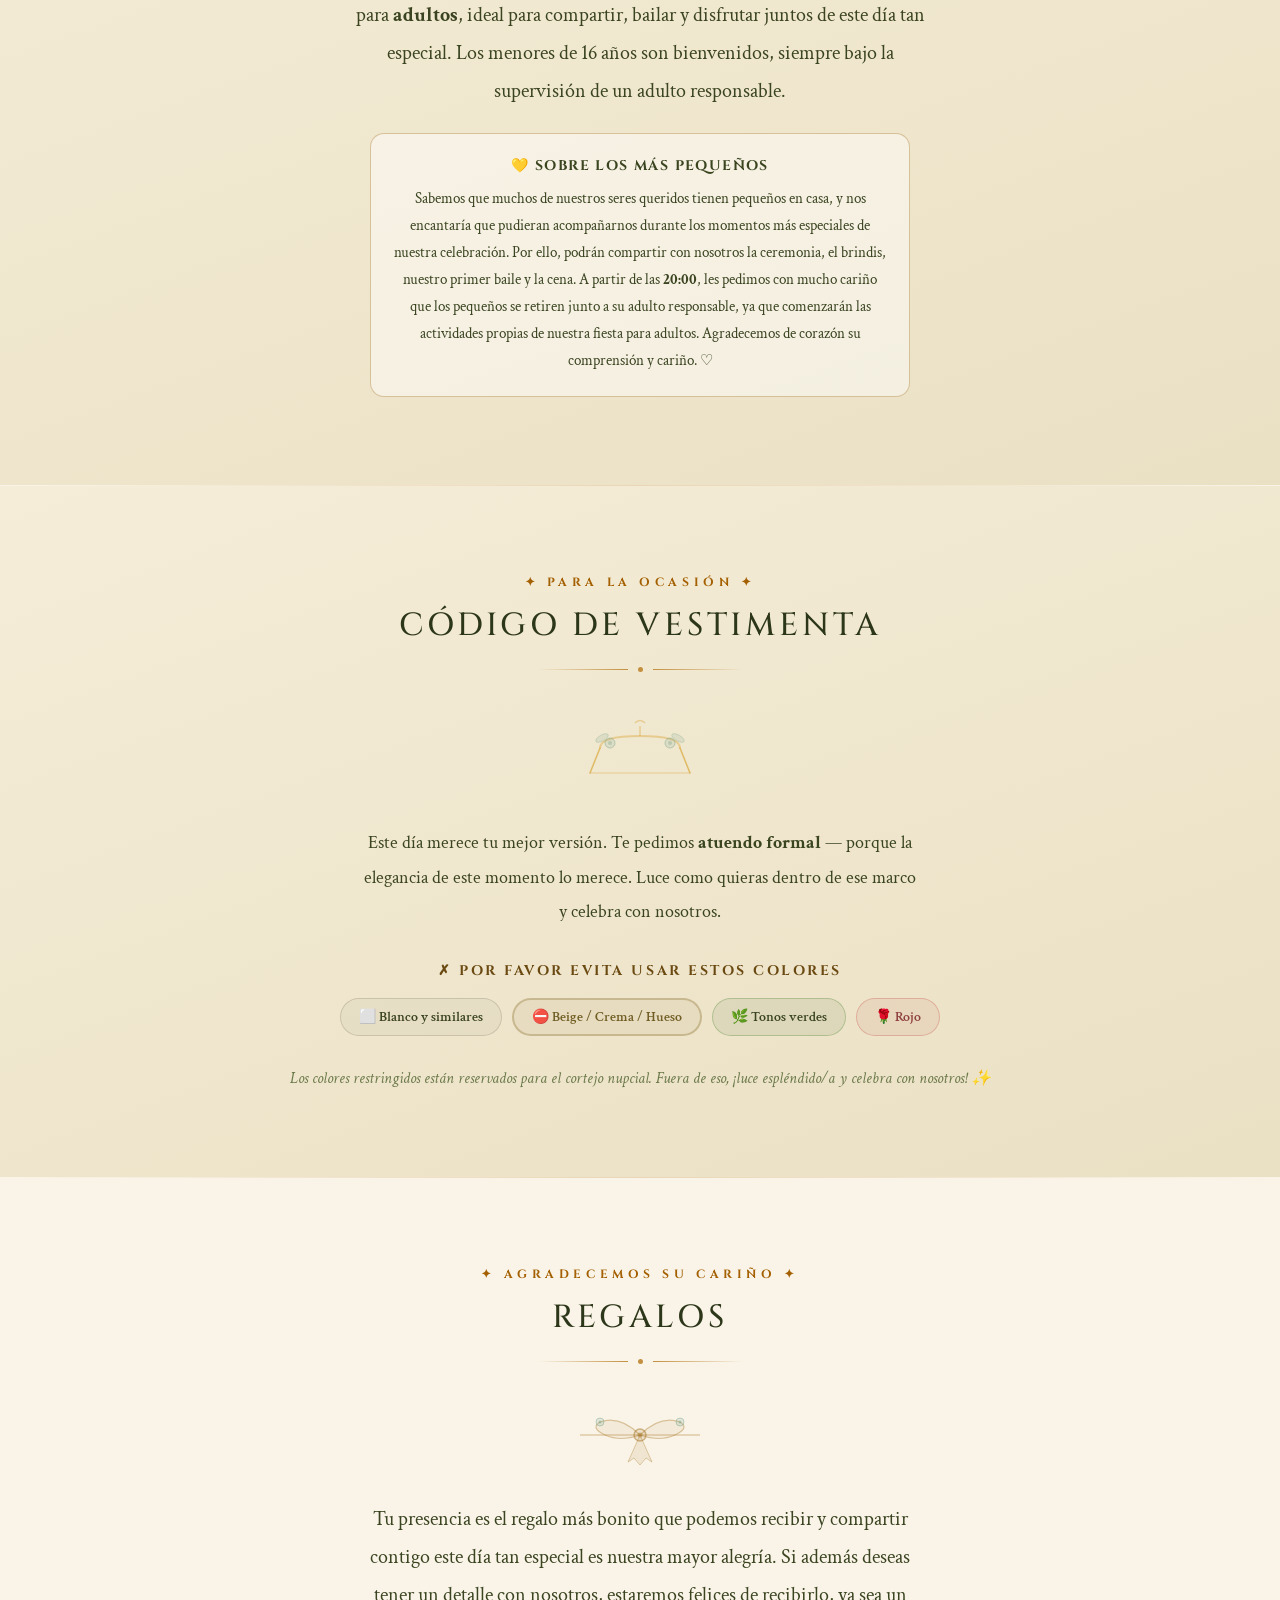
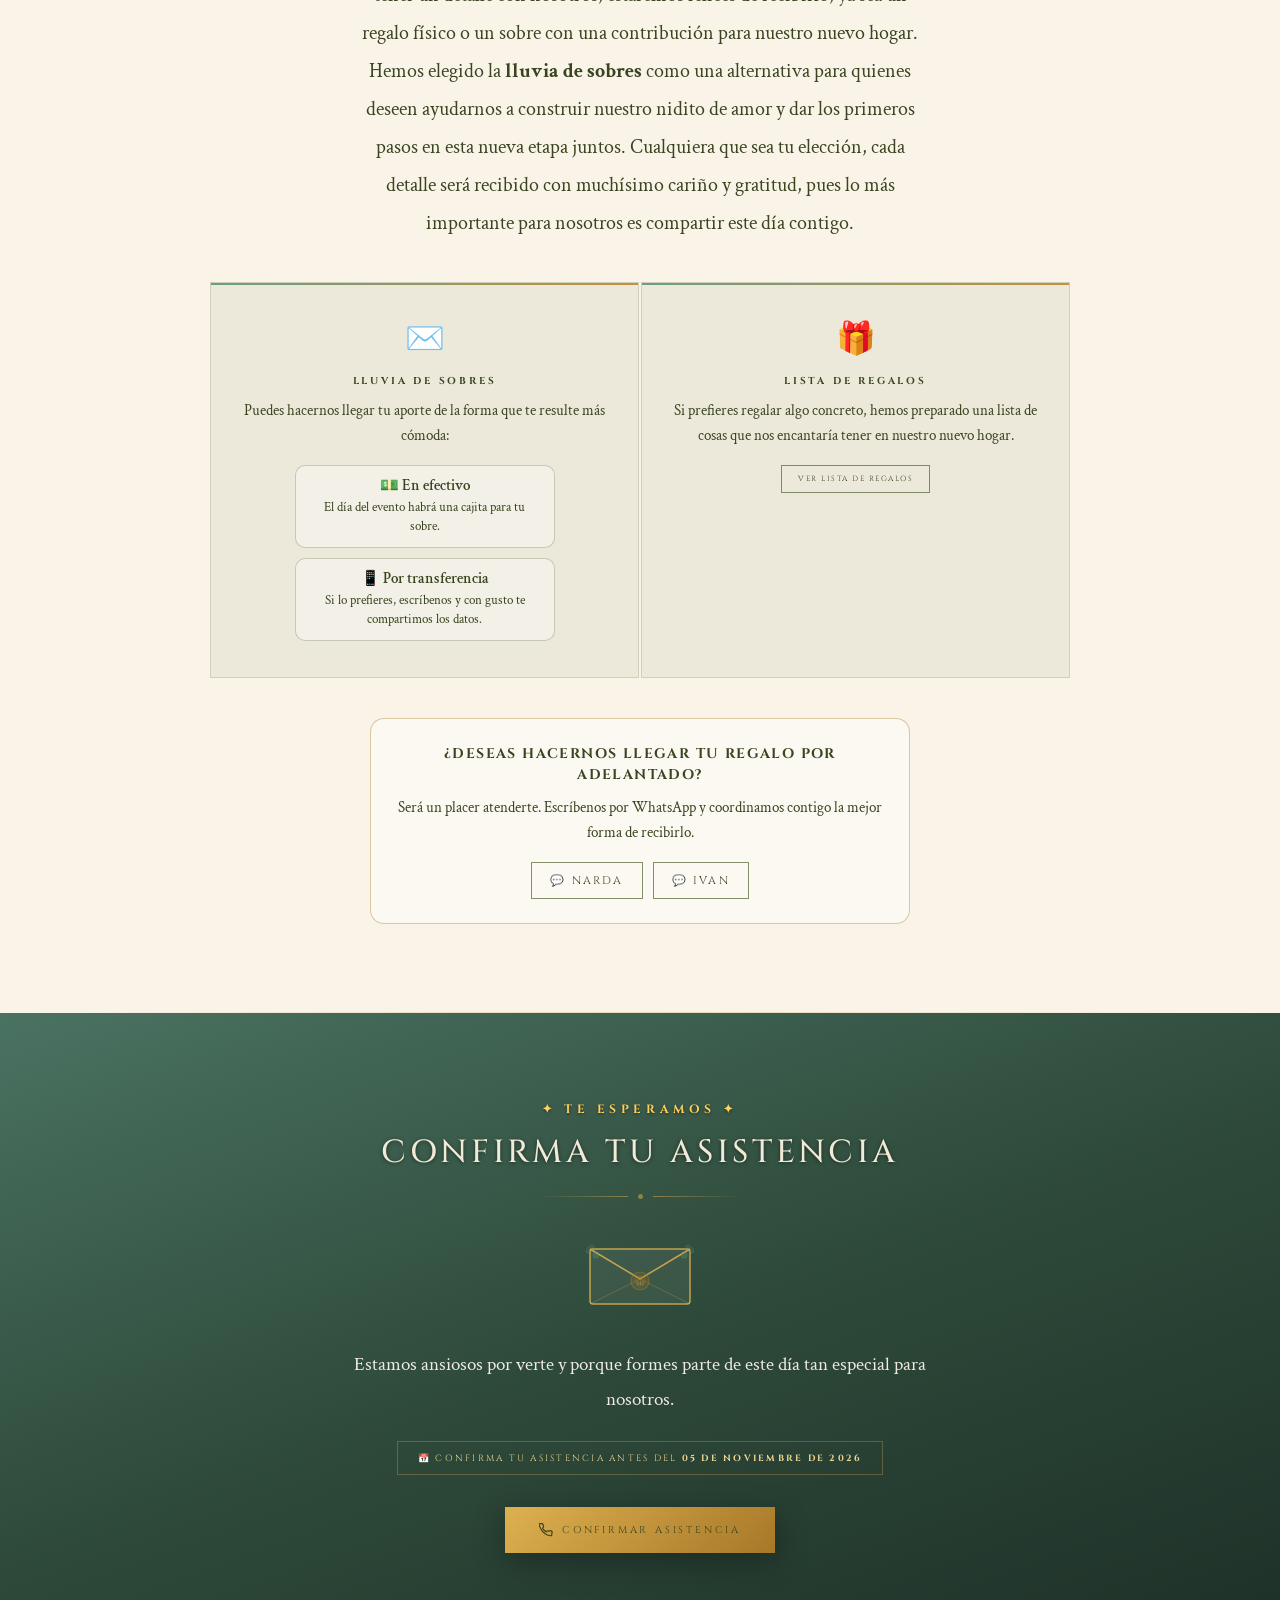
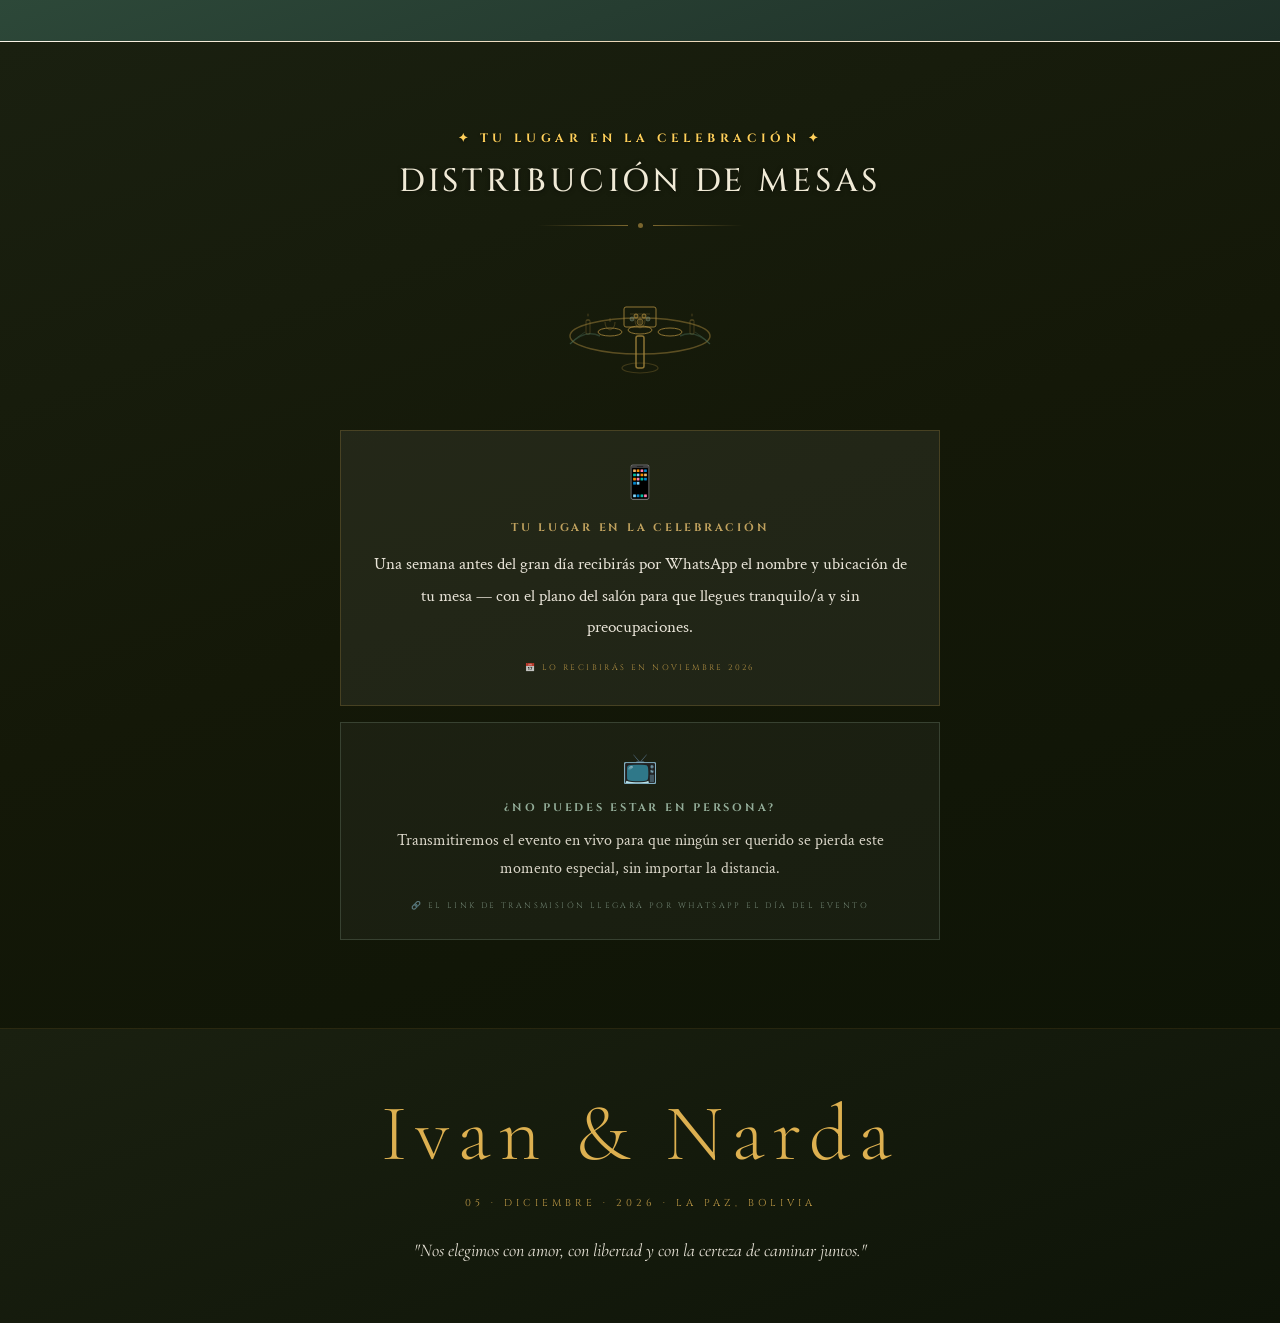
==== commit 81cf1676: "Add files via upload" ====
--- a/index.html
+++ b/index.html
@@ -786,6 +786,8 @@
 .band-cream .rune,.band-linen .rune,.band-light .rune{color:#A35F00 !important;text-shadow:none;}
 .band-olive .rune,.band-euca .rune,.band-sage .rune,.band-dark .rune{color:#FFD05A !important;text-shadow:0 1px 3px rgba(0,0,0,.45);}
 
+.lnk-btn{display:inline-block;margin-top:18px;padding:11px 26px;border:1px solid rgba(221,176,80,.7);color:var(--gold-lt);font-family:'Cinzel',serif;font-size:10px;letter-spacing:.25em;text-transform:uppercase;text-decoration:none;transition:background .2s;}
+.lnk-btn:hover{background:rgba(221,176,80,.18);}
 /* ── PADRES, PADRINOS Y TESTIGOS ── */
 .pad-wrap{margin:2.6rem auto 0;max-width:720px;text-align:center;}
 .pad-wrap .rune{font-size:11px;letter-spacing:.3em;line-height:1.9;margin-bottom:1.3rem;}
@@ -973,13 +975,15 @@
       <div id="padrinos-list"></div>
     </div>
 
-    <span class="historia-date reveal d3">05 de Diciembre de 2026</span>
+    <p class="rune reveal d3" style="text-align:center;margin:2.4rem 0 0;font-size:12px;letter-spacing:.3em;line-height:1.9;">✦ Te pedimos que nos acompañes el día ✦</p>
+    <span class="historia-date reveal d3" style="margin-top:.9rem;">05 de Diciembre de 2026</span>
 
     <div class="reveal d3" style="text-align:center;margin-bottom:2rem;">
       <button class="cal-btn" onclick="addToCalendar()">
         <svg width="14" height="14" viewBox="0 0 24 24" fill="none" stroke="currentColor" stroke-width="2"><rect x="3" y="4" width="18" height="18" rx="2"/><line x1="16" y1="2" x2="16" y2="6"/><line x1="8" y1="2" x2="8" y2="6"/><line x1="3" y1="10" x2="21" y2="10"/></svg>
         Agregar a mi calendario
       </button>
+      <div style="margin-top:.6rem;"><a href="#" onclick="downloadIcs();return false;" style="font-size:.72rem;color:var(--ink-lt);text-decoration:underline;">Apple / Outlook (.ics)</a></div>
     </div>
 
     <span class="cd-pre reveal d3">Ya solo faltan...</span>
@@ -1348,9 +1352,10 @@
           el nombre y ubicación de tu mesa — con el plano del salón
           para que llegues tranquilo/a y sin preocupaciones.
         </p>
-        <p style="font-family:'Cinzel',serif;font-size:8px;letter-spacing:.3em;text-transform:uppercase;color:rgba(221,176,80,.75);margin-top:18px;">
+        <p id="aviso-mesa" style="font-family:'Cinzel',serif;font-size:8px;letter-spacing:.3em;text-transform:uppercase;color:rgba(221,176,80,.75);margin-top:18px;">
           📅 Lo recibirás en noviembre 2026
         </p>
+        <a id="link-plano" class="lnk-btn" href="#" target="_blank" rel="noopener" style="display:none;">🗺️ Ver plano de mesas</a>
       </div>
 
       <!-- Livestream -->
@@ -1361,9 +1366,10 @@
           Transmitiremos el evento en vivo para que ningún ser querido
           se pierda este momento especial, sin importar la distancia.
         </p>
-        <p style="font-family:'Cinzel',serif;font-size:8px;letter-spacing:.3em;text-transform:uppercase;color:rgba(168,197,176,.6);margin-top:16px;">
+        <p id="aviso-stream" style="font-family:'Cinzel',serif;font-size:8px;letter-spacing:.3em;text-transform:uppercase;color:rgba(168,197,176,.6);margin-top:16px;">
           🔗 El link de transmisión llegará por WhatsApp el día del evento
         </p>
+        <a id="link-stream" class="lnk-btn" href="#" target="_blank" rel="noopener" style="display:none;border-color:rgba(168,197,176,.7);color:rgba(168,197,176,.95);">📺 Ver transmisión en vivo</a>
       </div>
 
     </div>
@@ -1459,14 +1465,49 @@
 document.querySelectorAll('.reveal').forEach(el=>obs.observe(el));
 
 /* ══ CALENDAR ══ */
+function calHoraMin(h){
+  var m = /(\d{1,2})\s*[:.hH]\s*(\d{2})\s*(a\.?m\.?|p\.?m\.?)?/i.exec(String(h || ''));
+  if (!m) return null;
+  var hh = parseInt(m[1], 10), mm = parseInt(m[2], 10), ap = (m[3] || '').toLowerCase().charAt(0);
+  if (ap === 'p' && hh < 12) hh += 12; if (ap === 'a' && hh === 12) hh = 0;
+  return (hh > 23 || mm > 59) ? null : hh * 60 + mm;
+}
+// Toma el inicio y el fin del evento del cronograma (el mismo que se edita en el dashboard)
+function calEvento(){
+  var items = loadCronograma(), t = [], last = -1, add = 0;
+  items.forEach(function(it){
+    var m = calHoraMin(it.hora); if (m === null) return;
+    if (last >= 0 && m < last) add += 1440;   // pasó de medianoche
+    last = m; t.push({ min: m + add, it: it });
+  });
+  if (!t.length) t = [{ min: 14 * 60, it: { hora: '14:00', evento: 'Ceremonia' } }, { min: 23 * 60, it: { hora: '23:00', evento: 'Fiesta' } }];
+  var ini = t[0].min, fin = Math.max(t[t.length - 1].min + 60, ini + 60);
+  var lines = items.map(function(it){ return (it.hora || '') + ' — ' + String(it.evento || '').replace(/\s+/g, ' ').trim(); });
+  return { ini: ini, fin: fin, lines: lines };
+}
+function calStamp(min){   // 5 dic 2026 + minutos, hora local de La Paz (sin zona) → "AAAAMMDDTHHMMSS"
+  var d = new Date(Date.UTC(2026, 11, 5, 0, 0) + min * 60000), p = function(n){ return ('0' + n).slice(-2); };
+  return d.getUTCFullYear() + p(d.getUTCMonth() + 1) + p(d.getUTCDate()) + 'T' + p(d.getUTCHours()) + p(d.getUTCMinutes()) + '00';
+}
+function calDetalle(ev){ return 'Cronograma:\n' + ev.lines.join('\n') + '\n\nSalón Don Quijote, La Paz, Bolivia'; }
 function addToCalendar(){
-  const title = encodeURIComponent('Boda de Ivan & Narda 🌿');
-  const details = encodeURIComponent('Ceremonia civil: 14:00\nRecepción: 16:00 — Salón Don Quijote, La Paz, Bolivia');
-  const location = encodeURIComponent('La Paz, Bolivia');
-  const start = '20261205T140000Z'; // 10:00 AM GMT-4
-  const end   = '20261206T020000Z'; // end evening
-  const url = `https://calendar.google.com/calendar/render?action=TEMPLATE&text=${title}&dates=${start}/${end}&details=${details}&location=${location}`;
-  window.open(url,'_blank');
+  var ev = calEvento();
+  var url = 'https://calendar.google.com/calendar/render?action=TEMPLATE'
+    + '&text=' + encodeURIComponent('Boda de Ivan & Narda 🌿')
+    + '&dates=' + calStamp(ev.ini) + '/' + calStamp(ev.fin)
+    + '&ctz=America/La_Paz'
+    + '&details=' + encodeURIComponent(calDetalle(ev))
+    + '&location=' + encodeURIComponent('Salón Don Quijote, La Paz, Bolivia');
+  window.open(url, '_blank');
+}
+function downloadIcs(){   // Apple Calendar / Outlook
+  var ev = calEvento(), utc = function(min){ return calStamp(min + 240) + 'Z'; };   // La Paz = UTC-4 todo el año
+  var esc = function(t){ return String(t).replace(/\\/g, '\\\\').replace(/\n/g, '\\n').replace(/,/g, '\\,').replace(/;/g, '\;'); };
+  var ics = ['BEGIN:VCALENDAR', 'VERSION:2.0', 'PRODID:-//Boda Ivan y Narda//ES', 'BEGIN:VEVENT', 'UID:boda-ivan-narda-20261205@invitacion',
+    'DTSTAMP:' + calStamp(0).replace('T000000', 'T000000') + 'Z', 'DTSTART:' + utc(ev.ini), 'DTEND:' + utc(ev.fin),
+    'SUMMARY:' + esc('Boda de Ivan & Narda'), 'LOCATION:' + esc('Salón Don Quijote, La Paz, Bolivia'), 'DESCRIPTION:' + esc(calDetalle(ev)), 'END:VEVENT', 'END:VCALENDAR'].join('\r\n');
+  var a = document.createElement('a'); a.href = URL.createObjectURL(new Blob([ics], { type: 'text/calendar' })); a.download = 'boda-ivan-narda.ics';
+  document.body.appendChild(a); a.click(); setTimeout(function(){ URL.revokeObjectURL(a.href); a.remove(); }, 500);
 }
 
 function openGiftList() {
@@ -1506,7 +1547,7 @@
 /* ══════════════════════════════════════
    CRONOGRAMA DINÁMICO
 ══════════════════════════════════════ */
-var SHEETS_URL = 'https://script.google.com/macros/s/AKfycbzh5KnVkNnOIpgYSgnIh5TtuYjEXKTJDvU_uPzhyMqmYJEK4Uk5DRVhFjOV9-781ZSN_Q/exec';
+var SHEETS_URL = 'https://script.google.com/macros/s/AKfycbytJVSHJrCBiyVWauVMi9R0ubKdBhS2uTrbnmDodf9BMPqZYZiuS7H3B5tZSYXwdI6DtA/exec';
 var DEFAULT_CRONOGRAMA = [
   {
     "hora": "13:30",
@@ -1620,7 +1661,16 @@
 }
 
 /* Opciones del sitio que se editan desde el dashboard (por ahora: mostrar u ocultar la lista de regalos) */
+function setEnlace(linkId, avisoId, url) {
+  var a = document.getElementById(linkId), av = document.getElementById(avisoId);
+  var ok = typeof url === 'string' && /^https?:\/\/\S+$/i.test(url.trim());
+  if (a) { if (ok) { a.setAttribute('href', url.trim()); a.style.display = 'inline-block'; } else a.style.display = 'none'; }
+  if (av) av.style.display = ok ? 'none' : '';
+}
 function applySitio(cfg) {
+  setEnlace('link-plano', 'aviso-mesa', cfg && cfg.planoUrl);
+  setEnlace('link-stream', 'aviso-stream', cfg && cfg.streamUrl);
+  if (cfg && /^\d{4}-\d{2}-\d{2}$/.test(String(cfg.plazo || ''))) aplicarPlazo(cfg.plazo);
   var show = !(cfg && cfg.listaRegalos === false);
   var card = document.getElementById('gift-list-card'), phys = document.getElementById('gift-physical-card');
   if (card) card.style.display = show ? '' : 'none';
@@ -1682,7 +1732,12 @@
   var hasParents = left.length || right.length, html = '';
   if (hasParents) {
     var col = function(list) {
-      return '<div class="pad-col">' + list.map(function(p){ return '<div class="pad-name">' + cronEsc(p.nombre) + '</div>'; }).join('') + '</div>';
+      var sides = list.map(padSide), lab = '';
+      if (sides.every(function(x){ return x === 'novio'; })) lab = 'Padres del novio';
+      else if (sides.every(function(x){ return x === 'novia'; })) lab = 'Padres de la novia';
+      else lab = String(list[0].rol || '').trim();
+      return '<div class="pad-col">' + (lab ? '<span class="pad-title" style="margin-bottom:.7rem;">' + cronEsc(lab) + '</span>' : '')
+        + list.map(function(p){ return '<div class="pad-name">' + cronEsc(p.nombre) + '</div>'; }).join('') + '</div>';
     };
     html += '<div class="pad-block"><p class="rune">✦ Con la bendición de nuestros padres ✦</p>'
       + '<div class="pad-parents ' + (left.length && right.length ? 'two' : 'one') + '">'
@@ -1741,27 +1796,10 @@
   var t = plazoTexto(iso), el = document.getElementById('plazo-texto');
   if (el && t) el.textContent = t;
 }
-function loadPlazo() {
-  try { var c = localStorage.getItem('ni-plazo-iso'); if (c) aplicarPlazo(c); } catch (e) {}
-  var cb = 'cfg_plazo_' + Date.now(), s = document.createElement('script');
-  var timer = setTimeout(function(){ try { document.head.removeChild(s); } catch(e) {} }, 8000);
-  window[cb] = function(data) {
-    clearTimeout(timer);
-    try { document.head.removeChild(s); } catch(e) {}
-    if (data && data.ok && data.value && /^\d{4}-\d{2}-\d{2}$/.test(String(data.value.iso || ''))) {
-      try { localStorage.setItem('ni-plazo-iso', data.value.iso); } catch(e) {}
-      aplicarPlazo(data.value.iso);
-    }
-  };
-  s.onerror = function(){ clearTimeout(timer); };
-  s.src = SHEETS_URL + '?action=getConfig&key=plazo&callback=' + cb;
-  document.head.appendChild(s);
-}
 
 document.addEventListener('DOMContentLoaded', function() {
   renderPadrinos();
   loadPadrinos();
-  loadPlazo();
   loadSitio();
   renderCronograma();
   loadConfigFromSheets('cronograma', 'ni-cronograma', renderCronograma);
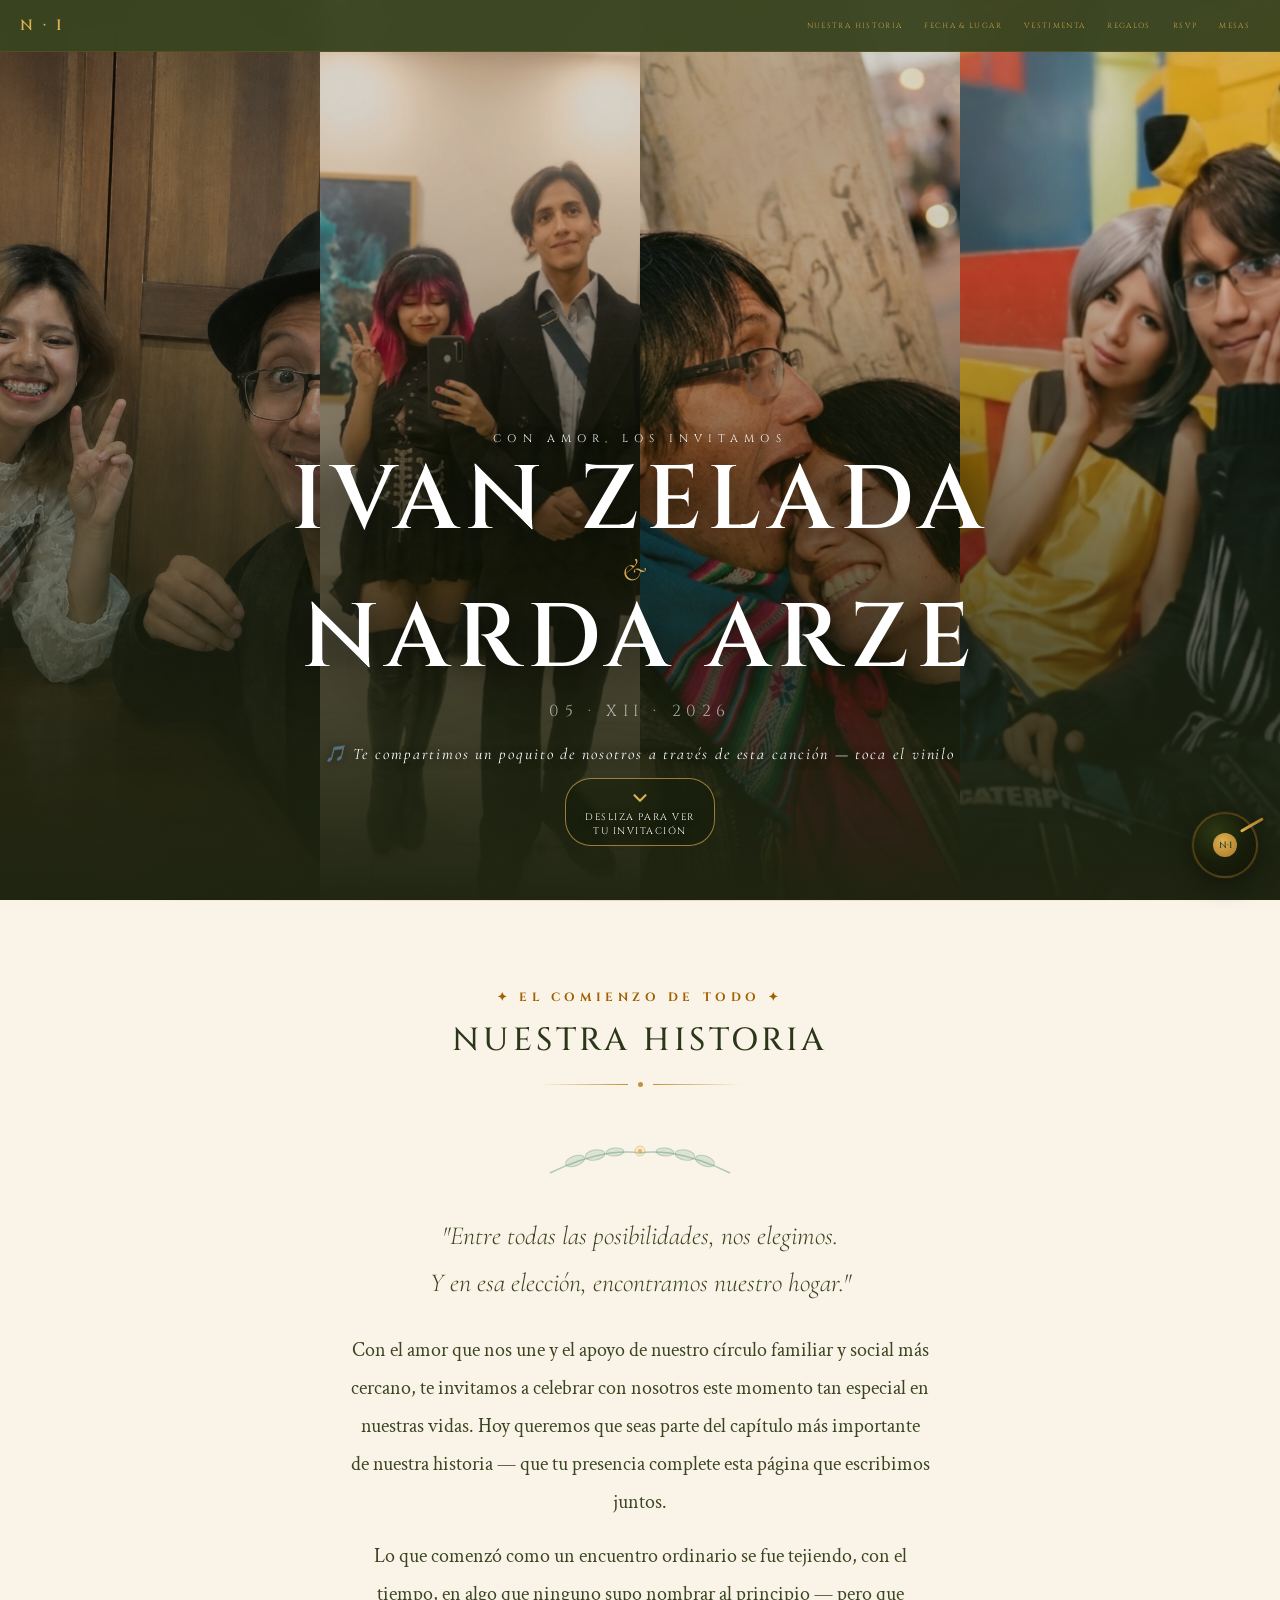
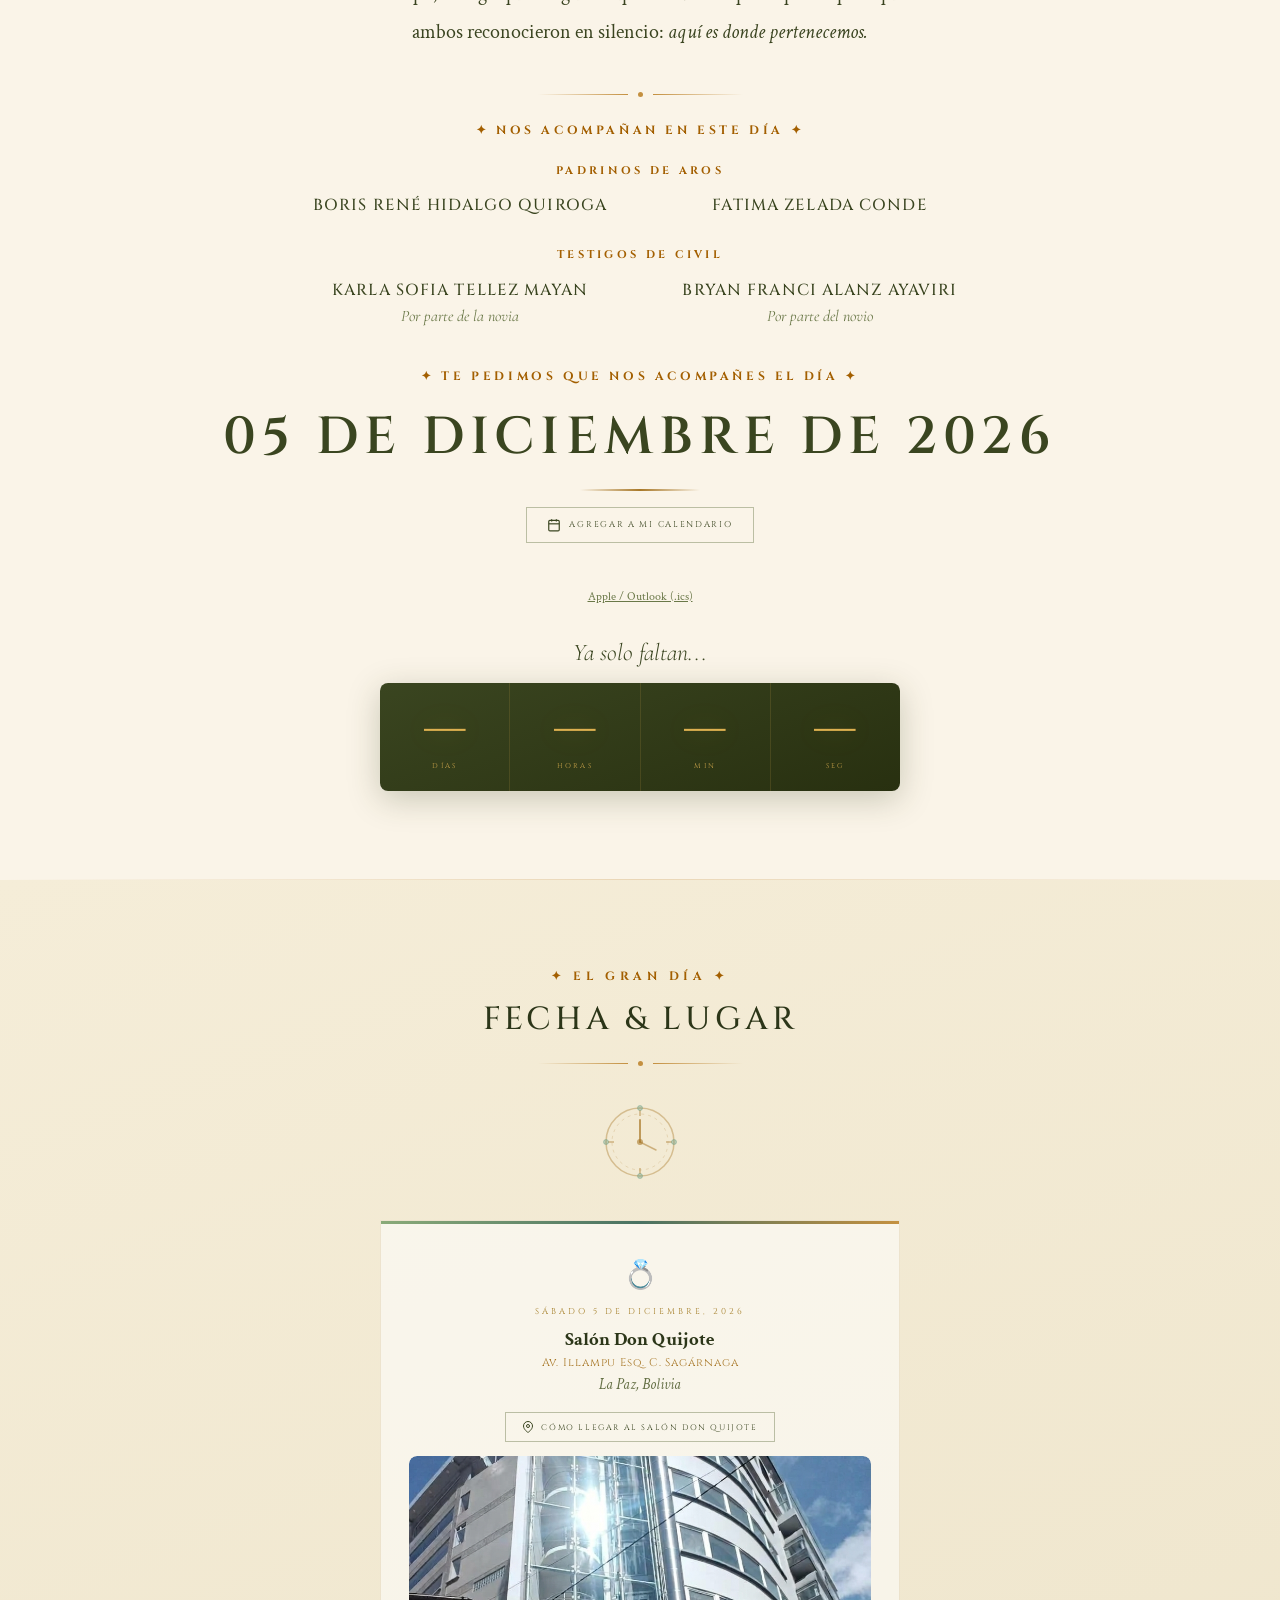
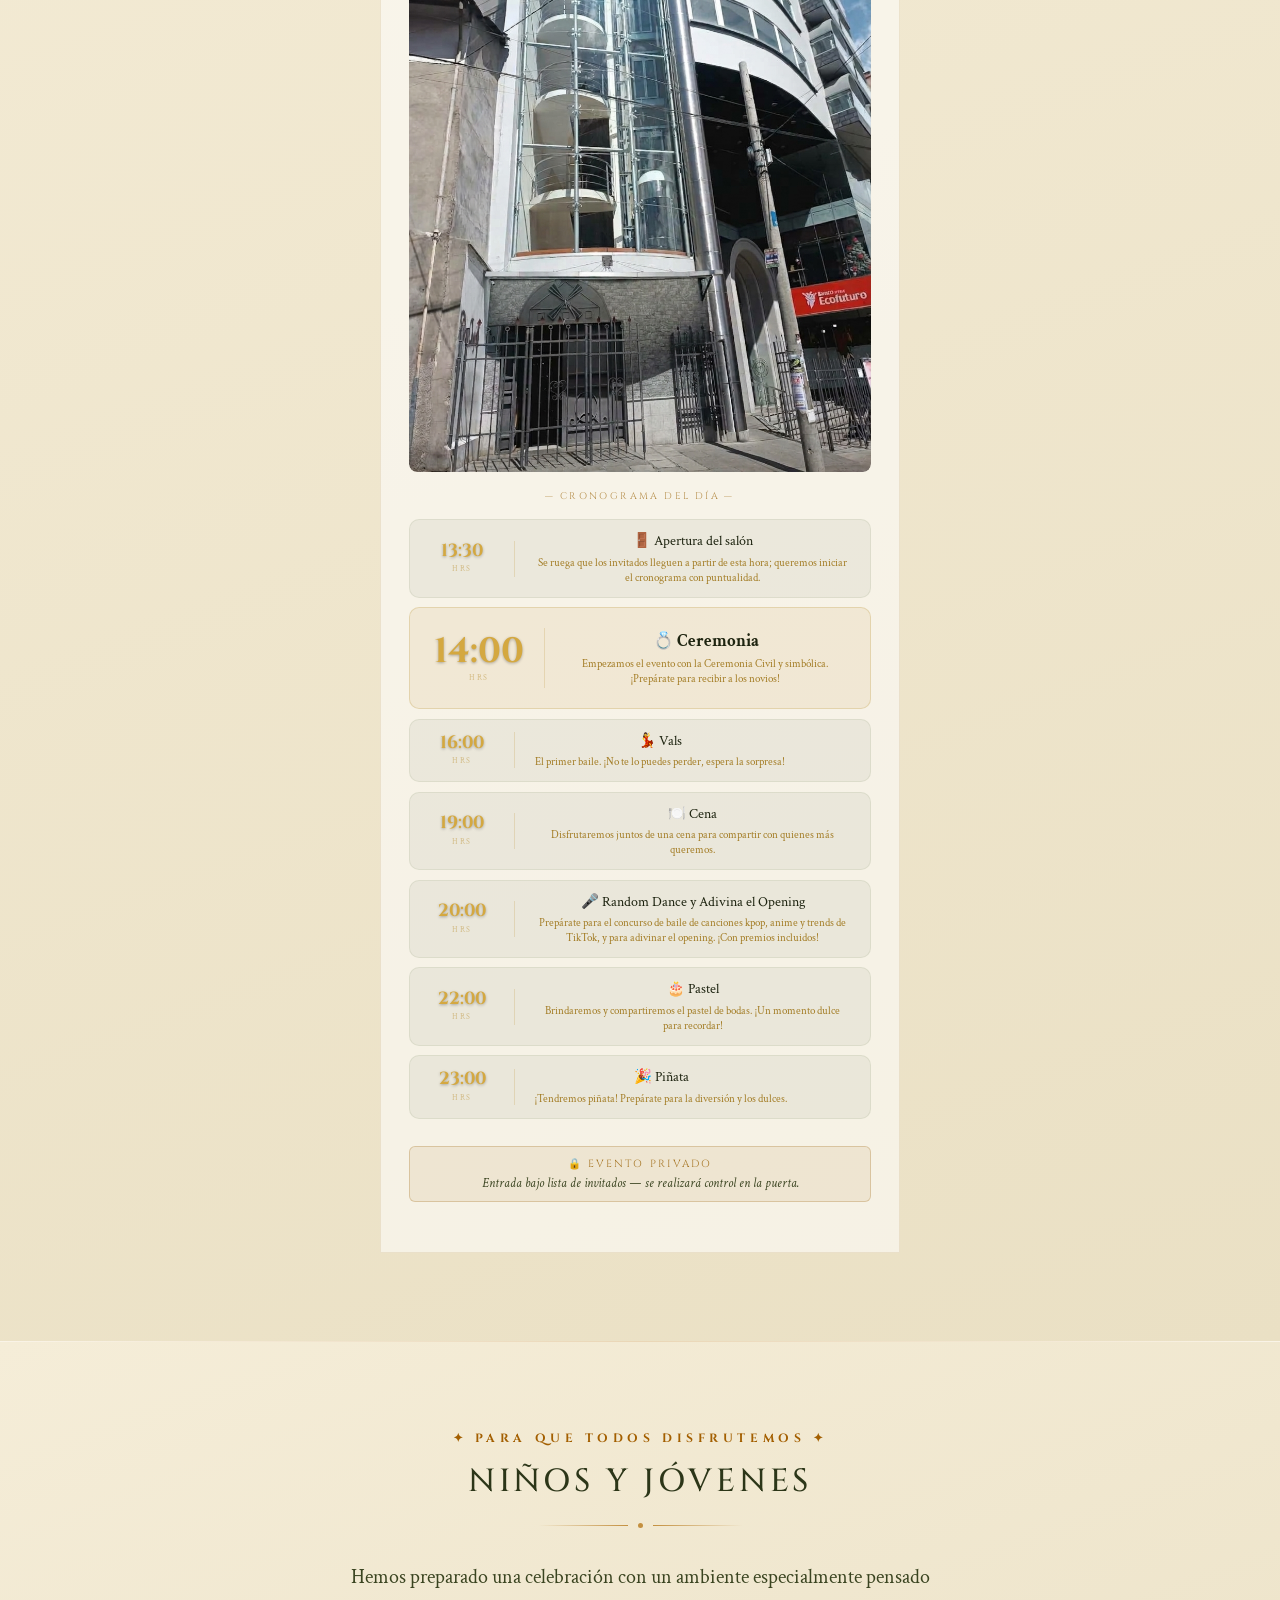
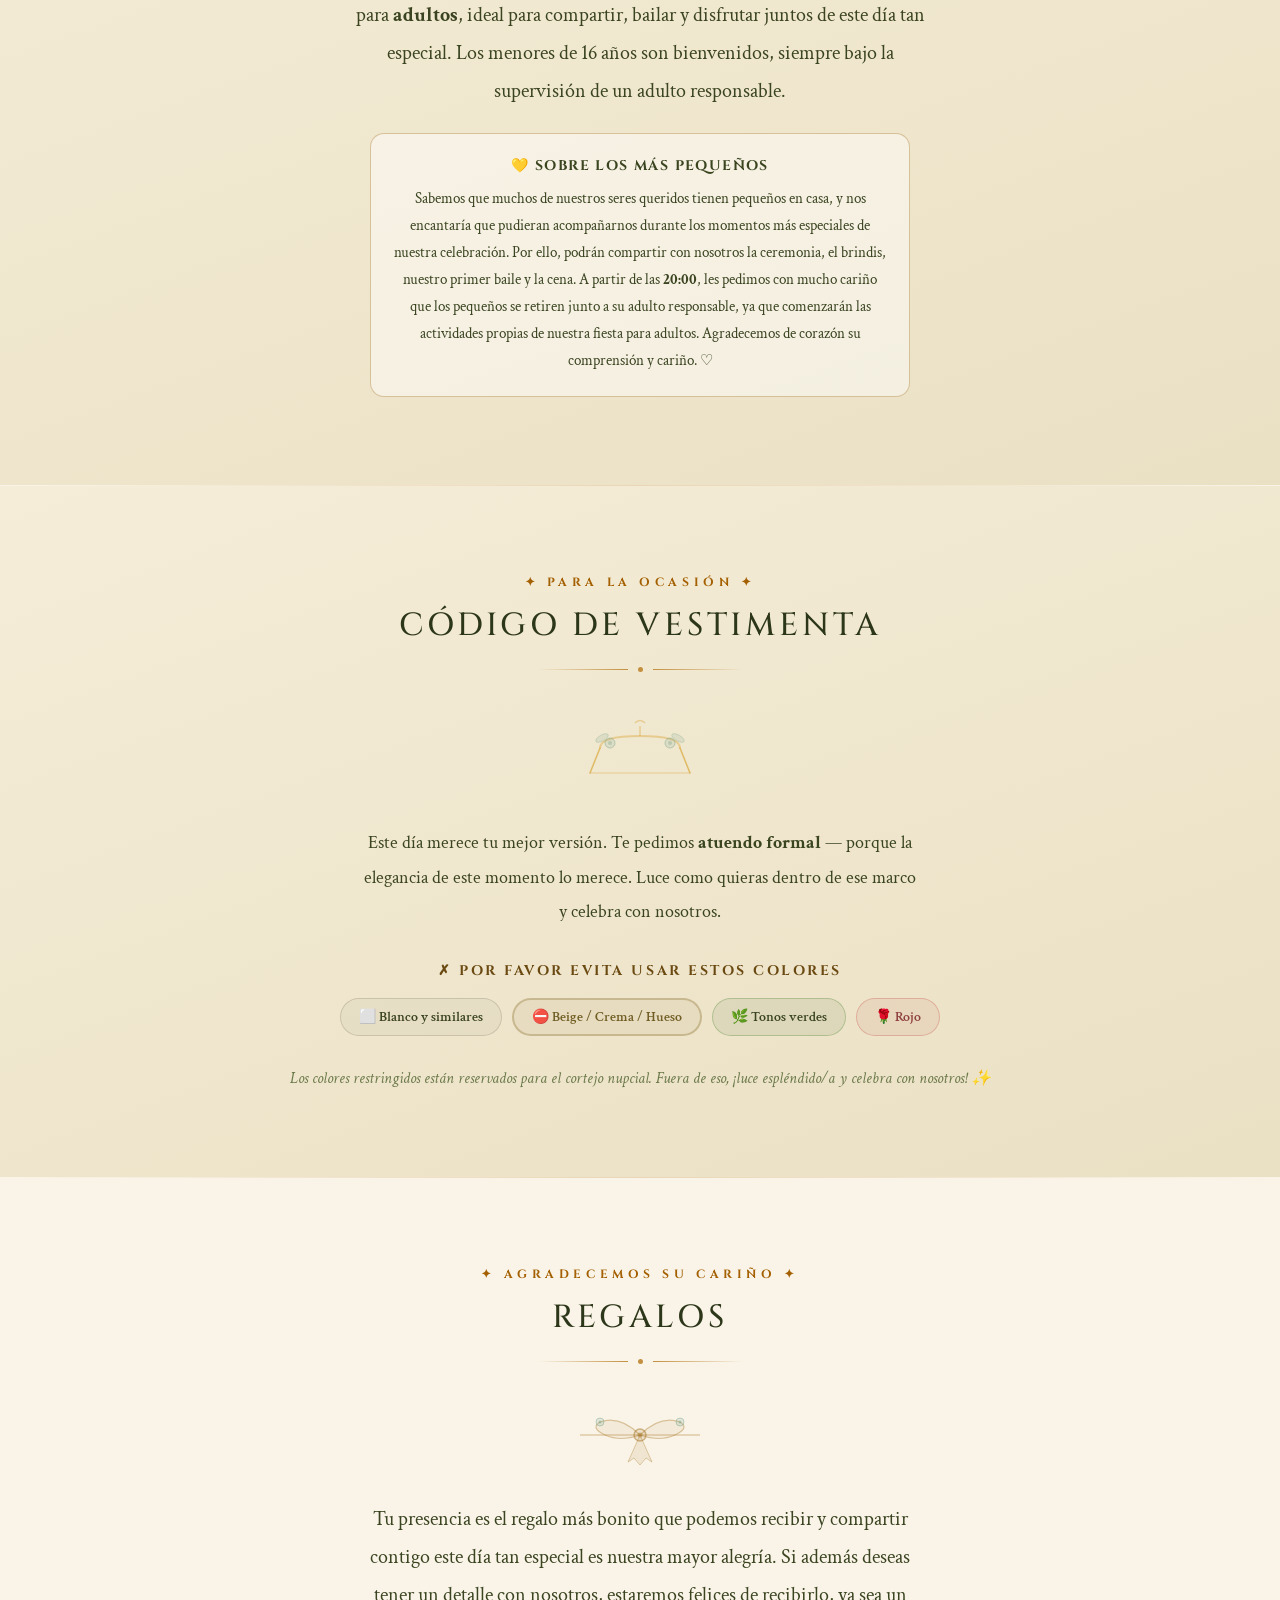
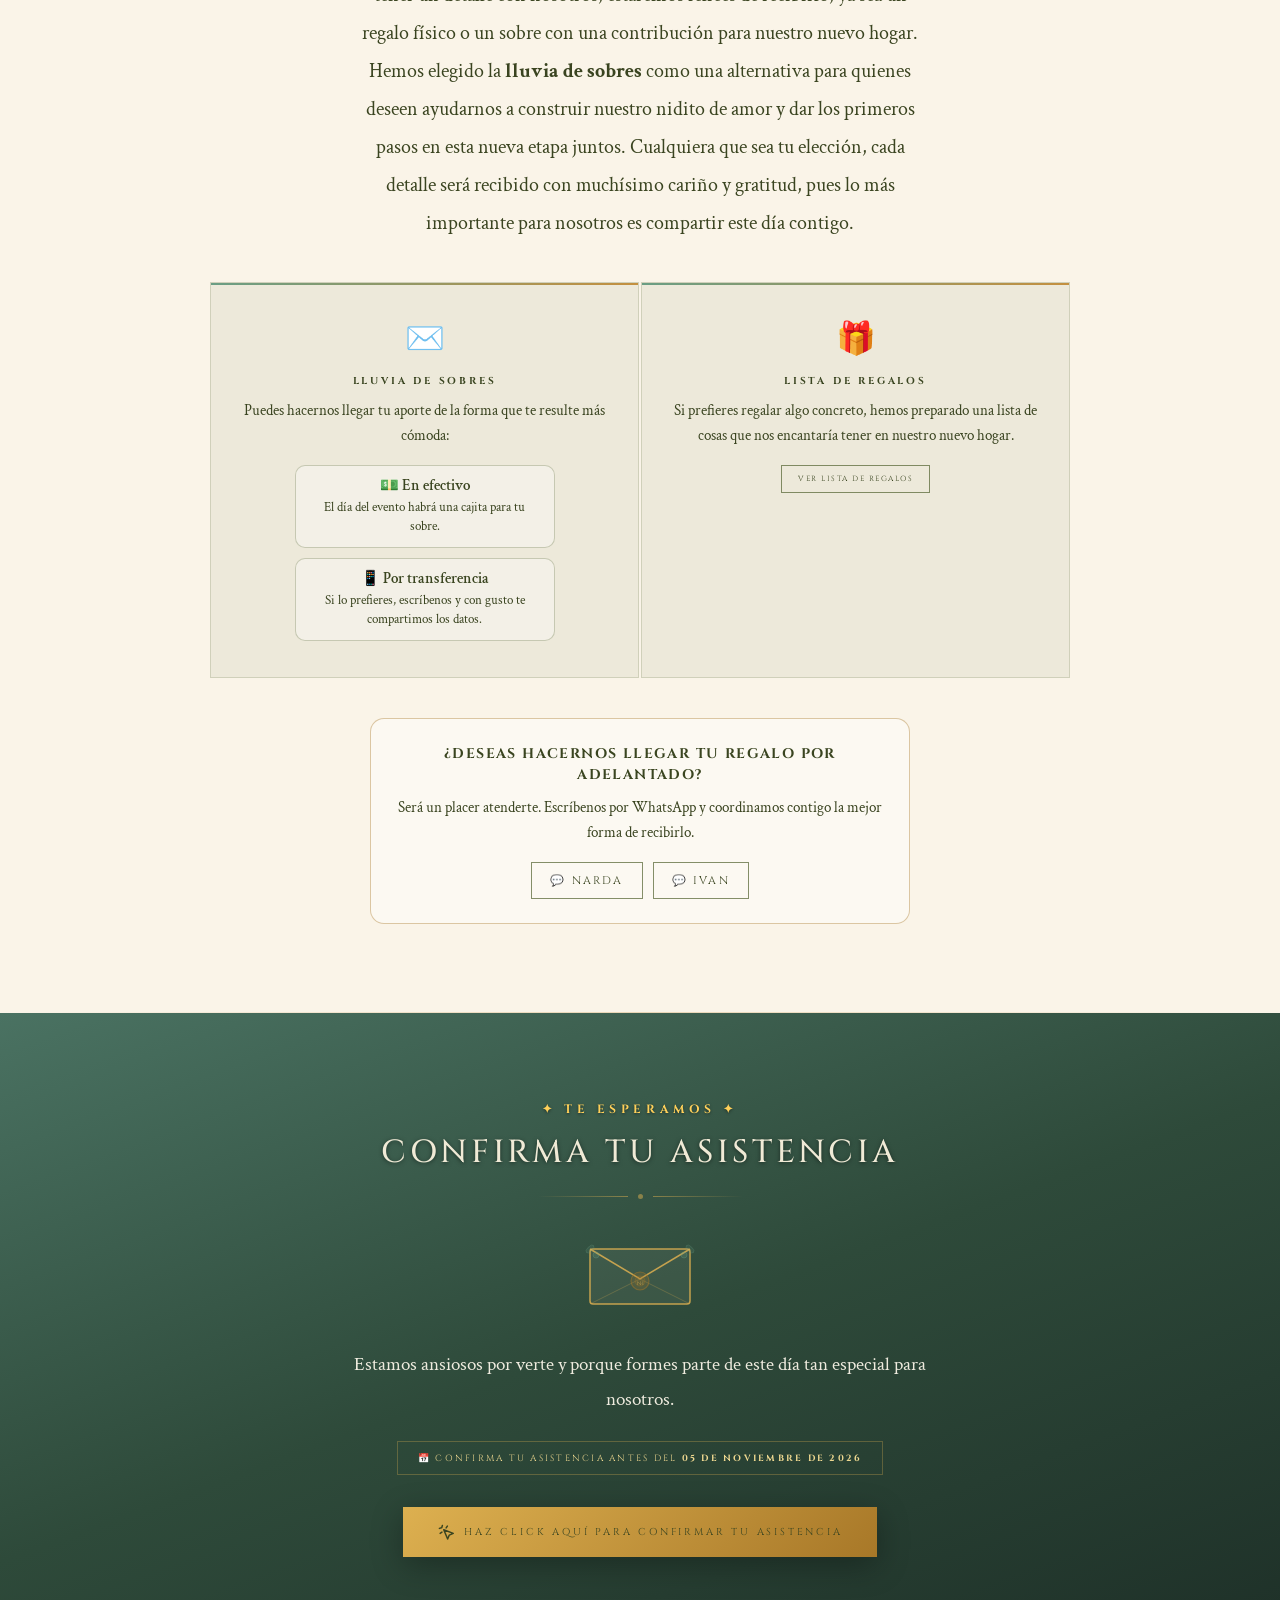
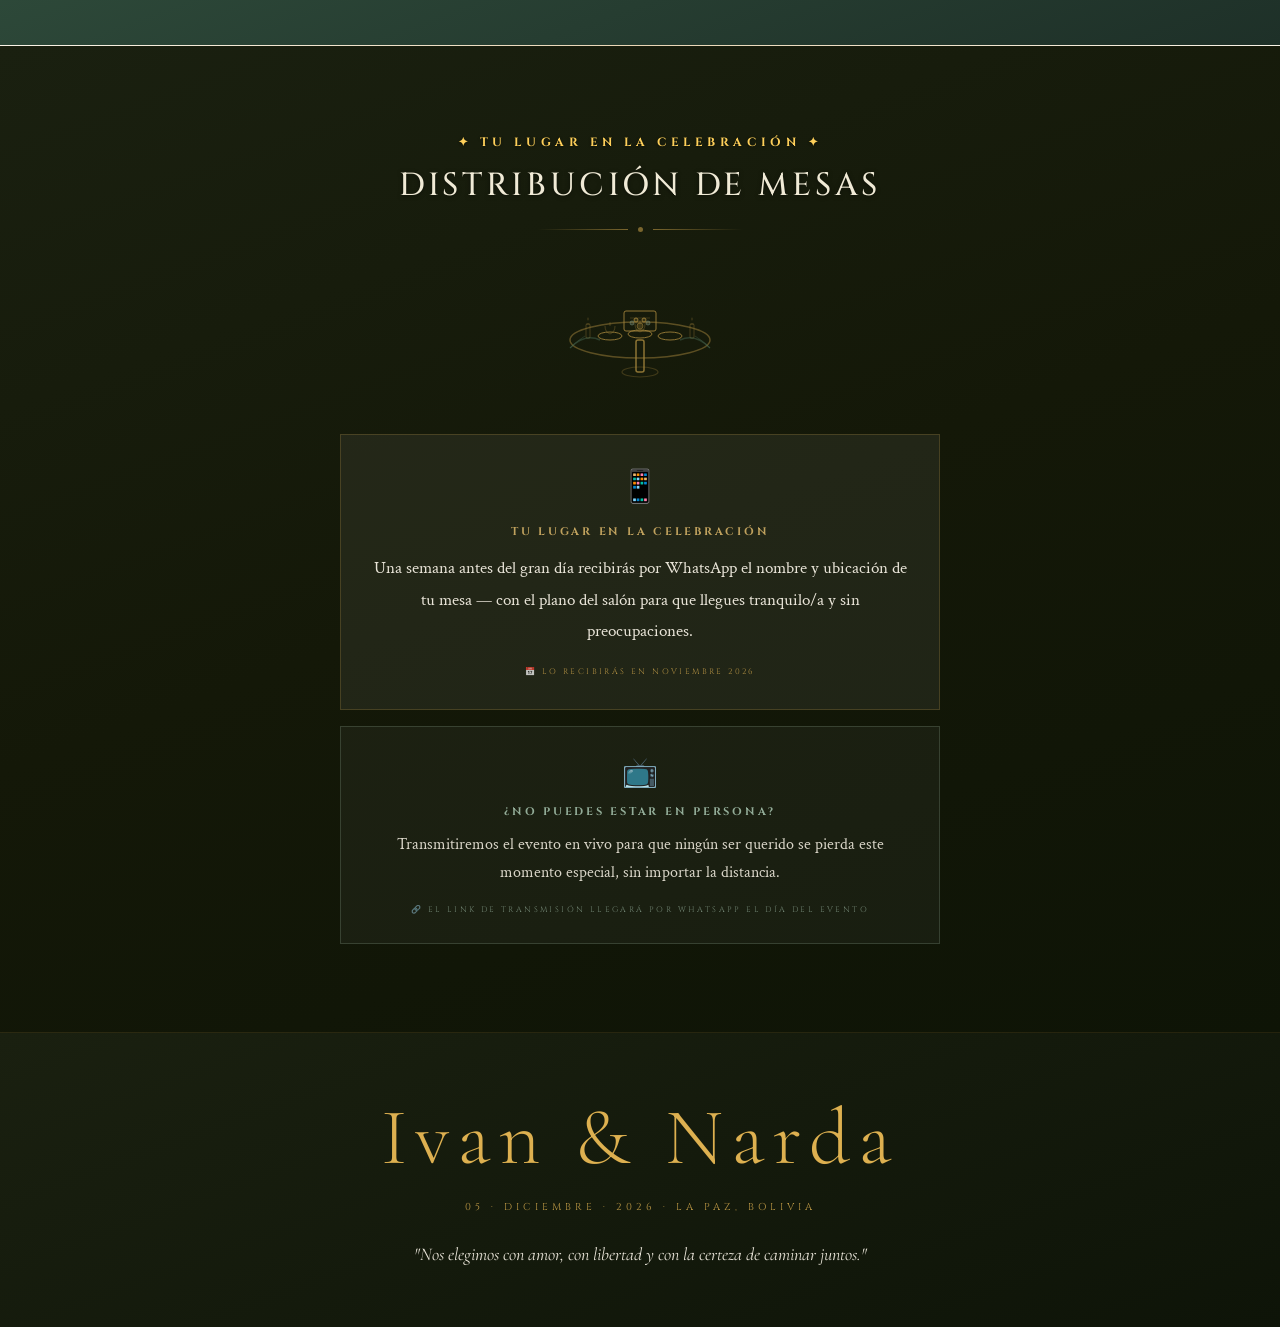
==== commit 6ad4a599: "Add files via upload" ====
--- a/index.html
+++ b/index.html
@@ -148,6 +148,14 @@
   background:var(--olive-dk);
 }
 
+.scroll-cue{position:relative;margin:14px auto 0;width:150px;z-index:6;display:flex;flex-direction:column;align-items:center;justify-content:center;gap:2px;line-height:1.5;
+  text-decoration:none;color:#fff;font-family:'Cinzel',serif;font-size:9.5px;letter-spacing:.16em;text-transform:uppercase;text-align:center;
+  background:rgba(20,28,10,.55);border:1px solid rgba(221,176,80,.65);border-radius:26px;padding:8px 12px 6px;backdrop-filter:blur(3px);
+  text-shadow:0 1px 6px rgba(0,0,0,.6);transition:opacity .5s,visibility .5s;}
+.scroll-cue svg{animation:cueBounce 1.6s ease-in-out infinite;color:var(--gold-lt);}
+.scroll-cue.gone{opacity:0;visibility:hidden;pointer-events:none;}
+@keyframes cueBounce{0%,100%{transform:translateY(-2px);}50%{transform:translateY(5px);}}
+@media (prefers-reduced-motion:reduce){.scroll-cue svg{animation:none;}}
 /* ── CARRUSEL (móvil — sin cambios) ── */
 #hero-carousel-wrap{height:100%;display:flex;flex-direction:column;}
 .car-track{display:flex;flex:1;height:100%;transition:transform .95s cubic-bezier(.4,0,.2,1);}
@@ -673,6 +681,10 @@
   transition:all .4s;
 }
 .rsvp-cta:hover{box-shadow:0 12px 40px rgba(0,0,0,.4);transform:translateY(-2px);}
+.rsvp-cta-click{text-align:center;line-height:1.5;animation:ctaPulse 2.4s ease-in-out infinite;}
+.rsvp-cta-click svg{flex:none;}
+@keyframes ctaPulse{0%,100%{box-shadow:0 0 0 0 rgba(221,176,80,.55);}60%{box-shadow:0 0 0 14px rgba(221,176,80,0);}}
+@media (prefers-reduced-motion:reduce){.rsvp-cta-click{animation:none;}}
 
 /* ═══════════════════════════════════════
    MESAS
@@ -836,7 +848,7 @@
     <div class="v-tip" id="v-tip">Reproducir música</div>
   </div>
 </div>
-<audio id="audio-fondo" loop preload="auto">
+<audio id="audio-fondo" loop preload="metadata">
   <source src="shissou.mpeg" type="audio/mpeg">
 </audio>
 
@@ -924,6 +936,10 @@
     <div class="hero-hint">
       🎵 Te compartimos un poquito de nosotros a través de esta canción — toca el vinilo
     </div>
+    <a href="#historia" class="scroll-cue" id="scroll-cue" aria-label="Desliza hacia abajo para ver tu invitación">
+    <svg width="22" height="22" viewBox="0 0 24 24" fill="none" stroke="currentColor" stroke-width="2.4" stroke-linecap="round" stroke-linejoin="round" aria-hidden="true"><path d="M6 9l6 6 6-6"/></svg>
+    Desliza para ver tu invitación
+  </a>
   </div>
 </section>
 
@@ -1279,11 +1295,11 @@
     </p>
     <div class="deadline reveal d1" id="plazo-box">📅 Confirma tu asistencia antes del <strong id="plazo-texto">05 de noviembre de 2026</strong></div>
     <br>
-    <a href="https://namynnel.github.io/boda-ivan-narda/rsvp-narda-ivan.html" target="_blank" class="rsvp-cta reveal d2">
-      <svg width="14" height="14" viewBox="0 0 24 24" fill="none" stroke="currentColor" stroke-width="2">
-        <path d="M22 16.92v3a2 2 0 01-2.18 2 19.79 19.79 0 01-8.63-3.07A19.5 19.5 0 013.07 9.81a19.79 19.79 0 01-3.07-8.64A2 2 0 012 .95h3a2 2 0 012 1.72c.127.96.361 1.903.7 2.81a2 2 0 01-.45 2.11L6.09 8.77a16 16 0 006.29 6.29l1.18-1.18a2 2 0 012.11-.45c.907.339 1.85.573 2.81.7A2 2 0 0122 16.92z"/>
+    <a href="https://namynnel.github.io/boda-ivan-narda/rsvp-narda-ivan.html" target="_blank" class="rsvp-cta rsvp-cta-click reveal d2">
+      <svg width="18" height="18" viewBox="0 0 24 24" fill="none" stroke="currentColor" stroke-width="2" stroke-linecap="round" stroke-linejoin="round" aria-hidden="true">
+        <path d="M9 9l5.2 12.4 2.2-5.3 5.3-2.2L9 9z"/><path d="M7.2 3.2L6.4 6M3.2 7.2l2.8-.8M13.8 4.2l-1.6 2.4M4.2 13.8l2.4-1.6"/>
       </svg>
-      Confirmar Asistencia
+      Haz click aquí para confirmar tu asistencia
     </a>
   </div>
 </section>
@@ -1408,6 +1424,12 @@
   nav.classList.toggle('show',s<=lastScroll||s<=100);
   lastScroll=s;
 },{passive:true});
+// Aviso «Desliza»: se oculta en cuanto la persona empieza a bajar
+(function(){
+  var cue = document.getElementById('scroll-cue'); if (!cue) return;
+  function chk(){ cue.classList.toggle('gone', (window.pageYOffset || document.documentElement.scrollTop) > 60); }
+  window.addEventListener('scroll', chk, { passive: true }); chk();
+})();
 // Active nav
 const secs=document.querySelectorAll('section[id]');
 window.addEventListener('scroll',()=>{
@@ -1547,7 +1569,7 @@
 /* ══════════════════════════════════════
    CRONOGRAMA DINÁMICO
 ══════════════════════════════════════ */
-var SHEETS_URL = 'https://script.google.com/macros/s/AKfycbytJVSHJrCBiyVWauVMi9R0ubKdBhS2uTrbnmDodf9BMPqZYZiuS7H3B5tZSYXwdI6DtA/exec';
+var SHEETS_URL = 'https://script.google.com/macros/s/AKfycbwWpfhGZg3X-rxzBcMwwjCPkOx04k8qAKIHMKJdaR6PlYMDqC47-Mncr89G131A_uYQIw/exec';
 var DEFAULT_CRONOGRAMA = [
   {
     "hora": "13:30",
